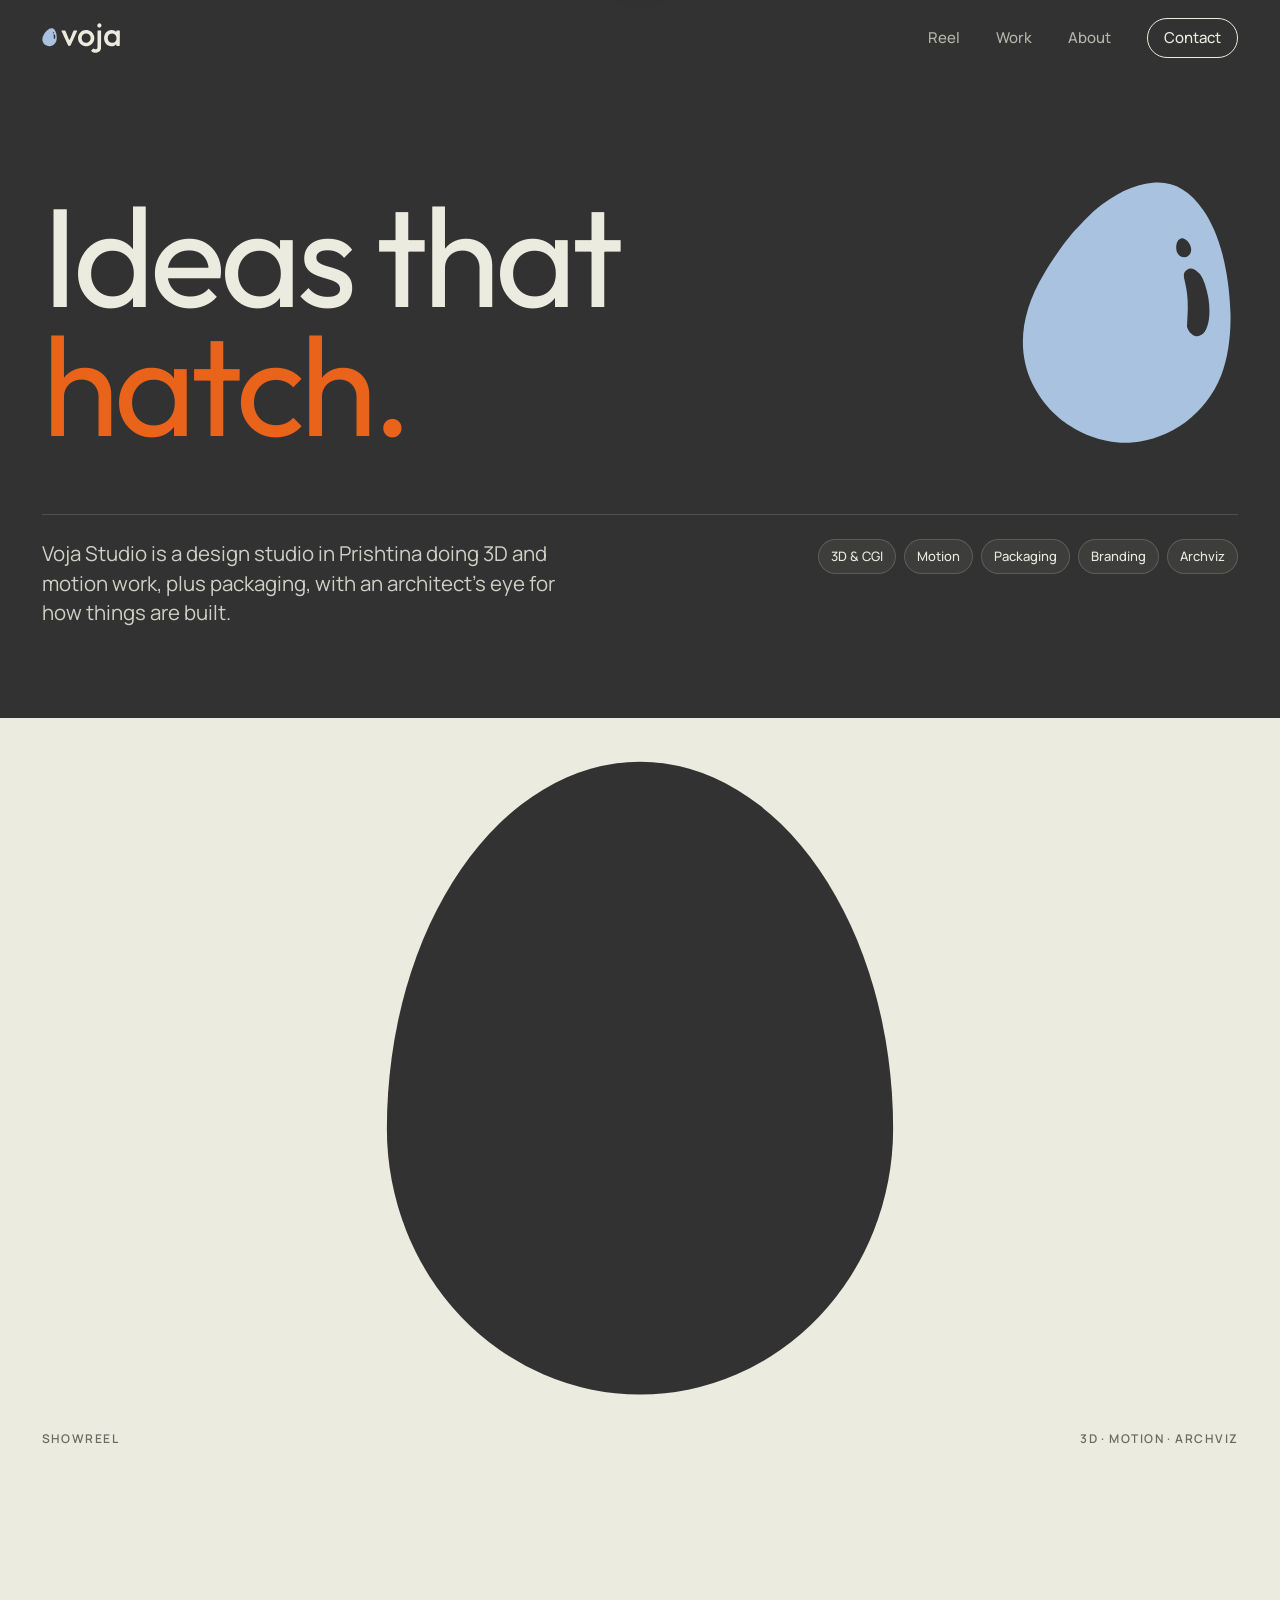
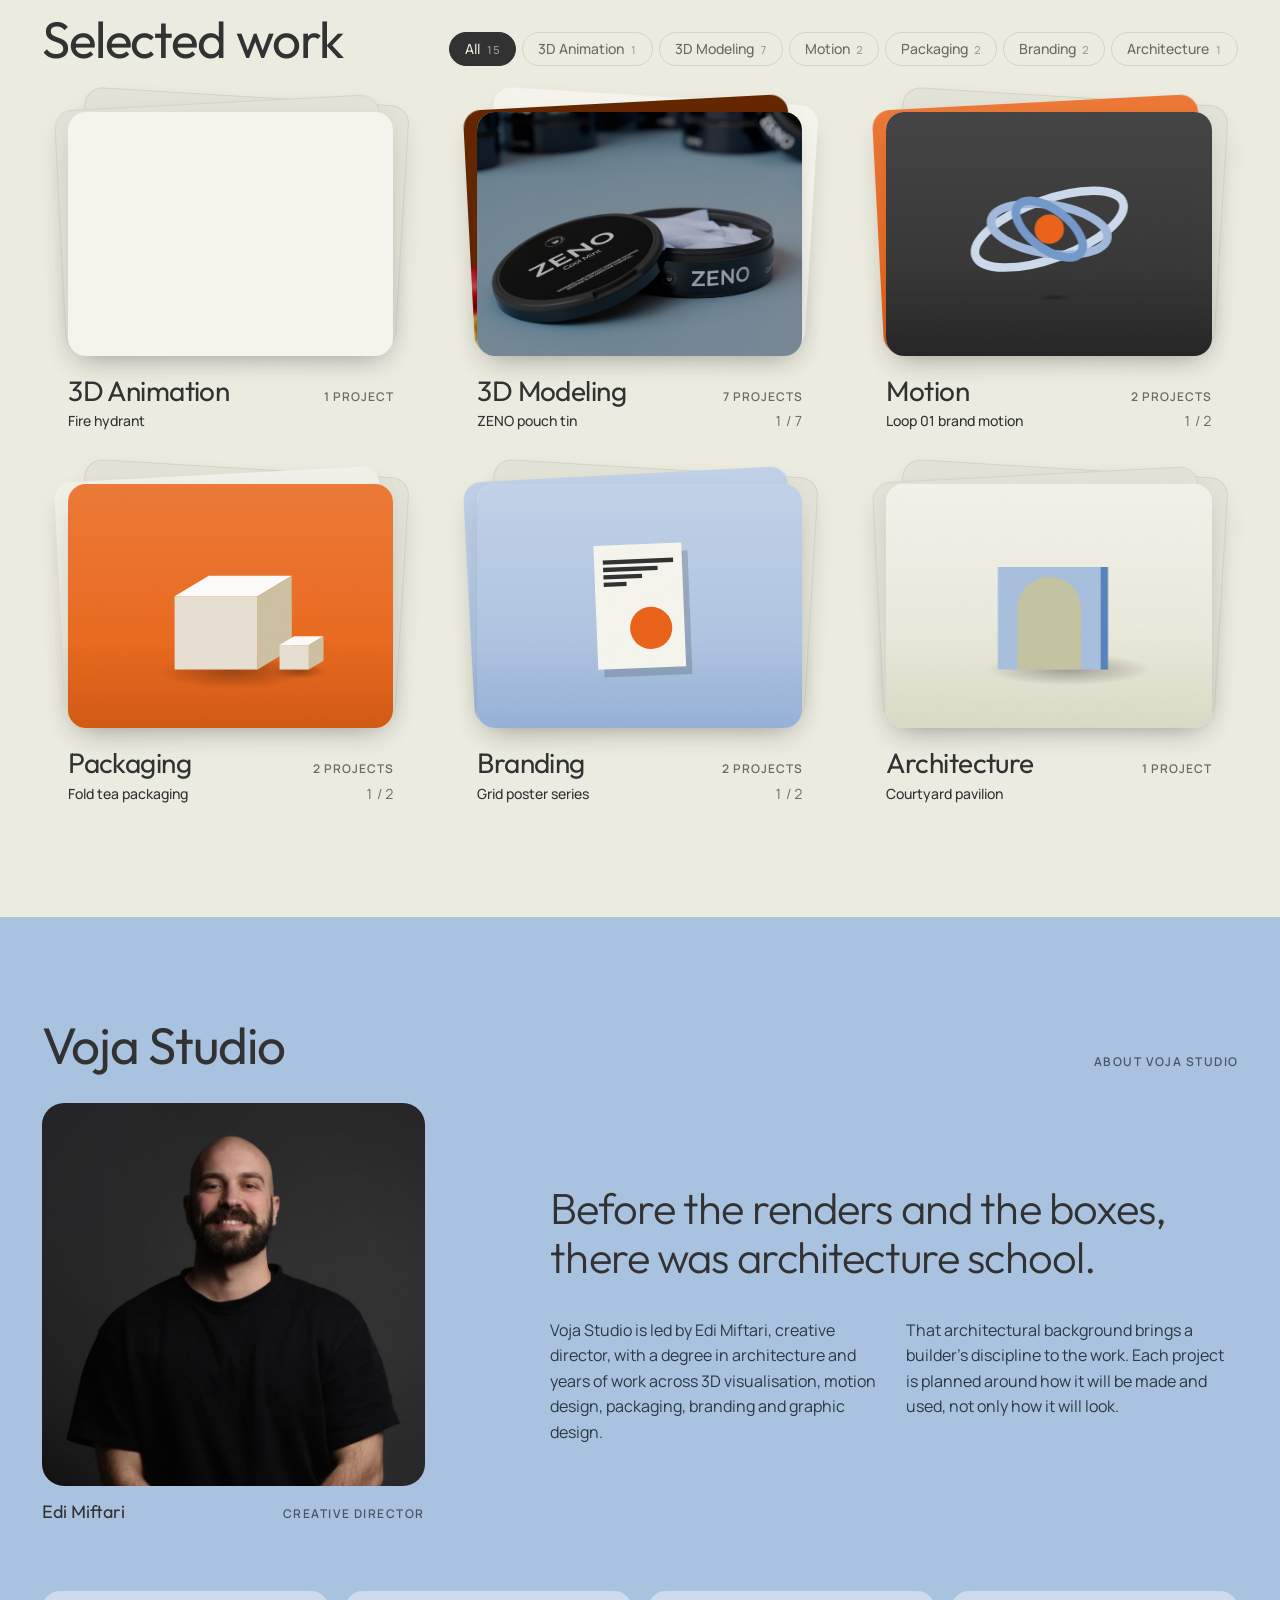
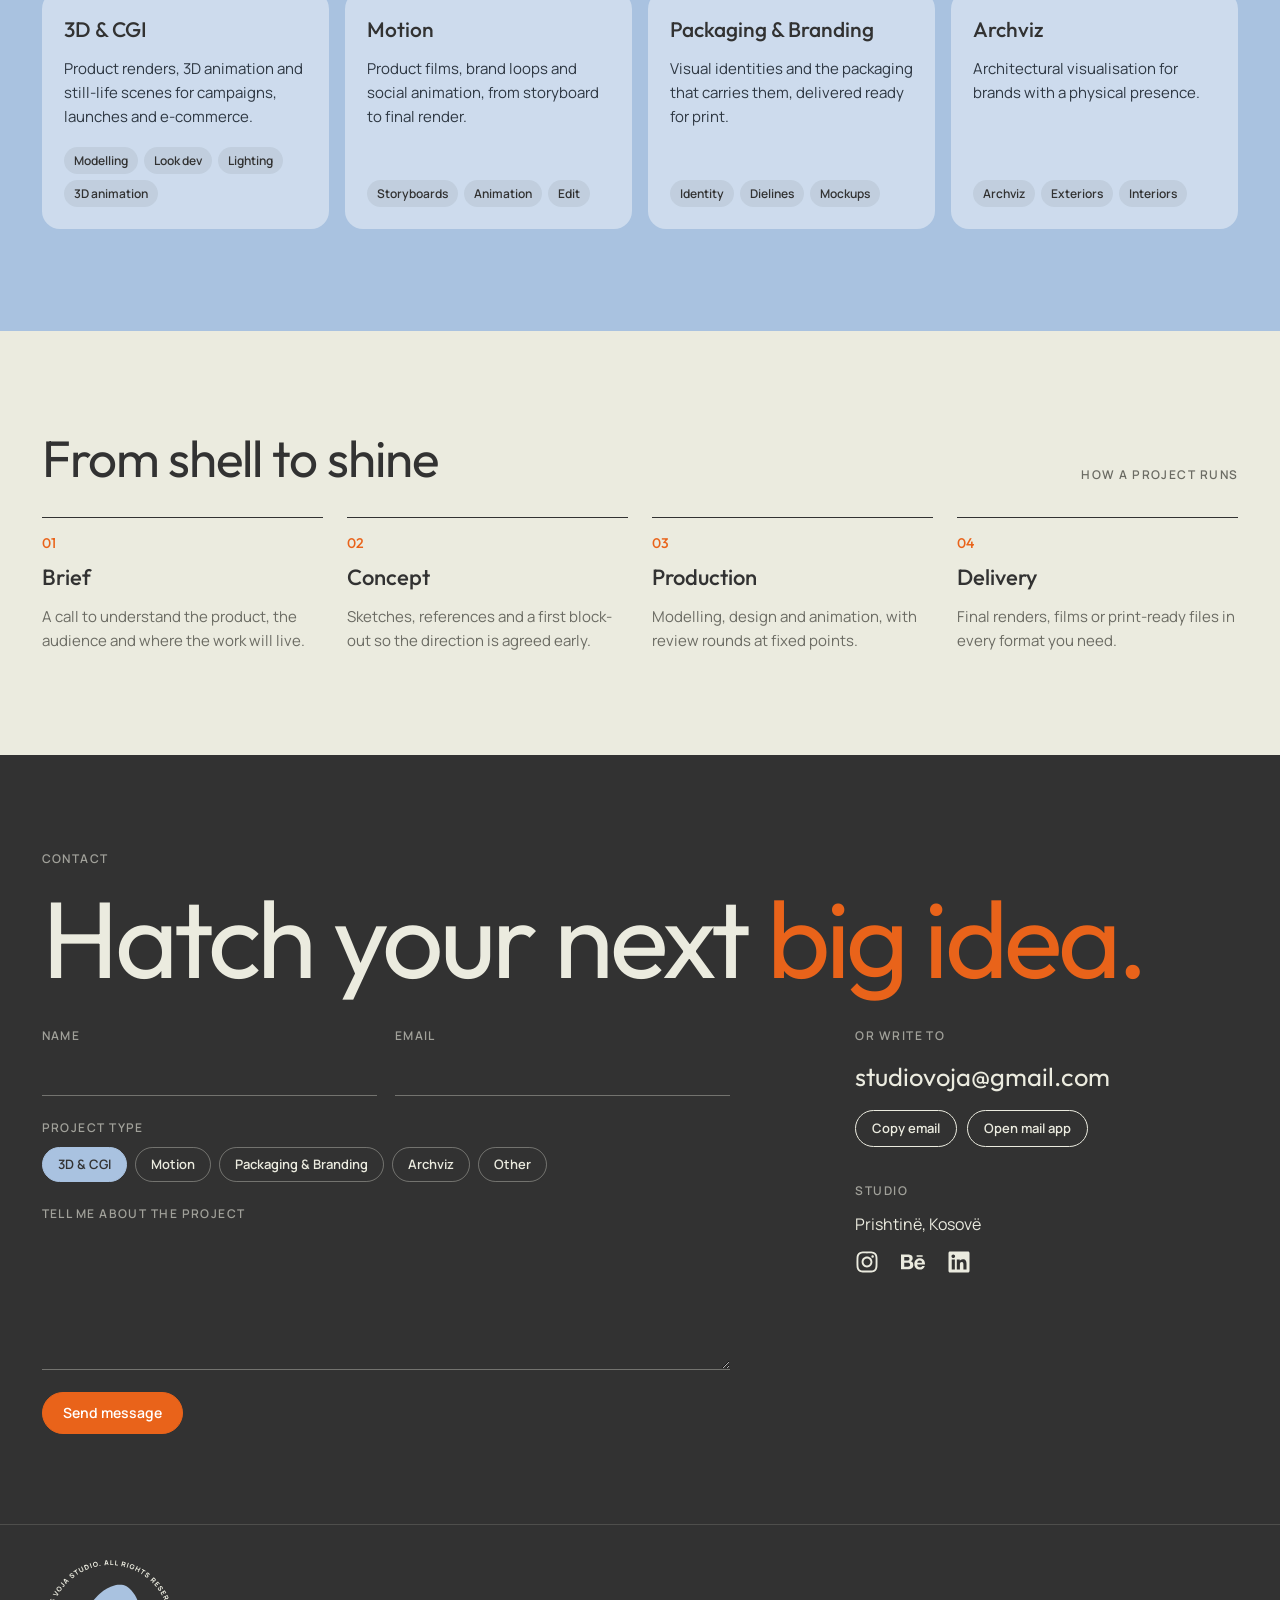
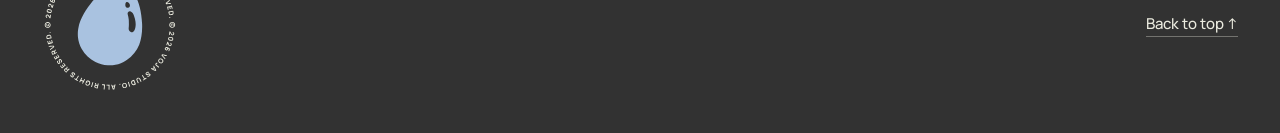
==== index.html @ 9d2d1d86 "Smoother stack swiping; smaller stacks that lift in front on hover/drag Drag follows the pointer per" ====
<!doctype html>
<html lang="en">
<head>
<meta charset="utf-8">
<meta name="viewport" content="width=device-width, initial-scale=1, viewport-fit=cover">
<title>Voja Studio · Design studio in Prishtina</title>
<meta name="description" content="Voja Studio is a design studio in Prishtina doing 3D and motion work, plus packaging, with an architect's eye for how things are built.">
<link rel="canonical" href="https://vojastudio.com/">
<meta name="theme-color" content="#323232">
<link rel="icon" href="assets/favicon.svg?v=3" type="image/svg+xml">
<link rel="icon" href="assets/favicon-32.png?v=2" sizes="32x32" type="image/png">
<link rel="apple-touch-icon" href="assets/apple-touch-icon.png">
<meta property="og:type" content="website">
<meta property="og:site_name" content="Voja Studio">
<meta property="og:title" content="Voja Studio · Ideas that hatch">
<meta property="og:description" content="3D, CGI and motion design studio in Prishtina. Product renders, animation, packaging and archviz.">
<meta property="og:url" content="https://vojastudio.com/">
<meta property="og:image" content="https://vojastudio.com/assets/og-image.jpg?v=3">
<meta property="og:image:type" content="image/jpeg">
<meta property="og:image:alt" content="Voja Studio: Ideas that hatch. A red fire hydrant 3D render beside the voja logo.">
<meta property="og:image:width" content="1200">
<meta property="og:image:height" content="630">
<meta name="twitter:card" content="summary_large_image">
<meta name="twitter:image" content="https://vojastudio.com/assets/og-image.jpg?v=3">
<link rel="preconnect" href="https://fonts.googleapis.com">
<link rel="preconnect" href="https://fonts.gstatic.com" crossorigin>
<link rel="stylesheet" href="https://fonts.googleapis.com/css2?family=Outfit:wght@300;400;500;600&family=Manrope:wght@400;500;600;700&display=swap">
<link rel="stylesheet" href="css/style.css?v=57">
</head>
<body>
<div id="intro" aria-hidden="true">
  <div class="curtain"></div>
  <svg class="goo-defs" aria-hidden="true"><filter id="goo" x="-50%" y="-50%" width="200%" height="200%"><feGaussianBlur in="SourceGraphic" stdDeviation="5" result="b"/><feColorMatrix in="b" values="1 0 0 0 0  0 1 0 0 0  0 0 1 0 0  0 0 0 20 -9" result="g"/><feComposite in="SourceGraphic" in2="g" operator="atop"/></filter></svg>
  <div class="splash"><div class="yolk"></div><i></i><i></i><i></i><i></i><i></i><i></i><i></i><i></i></div>
  <div class="shell-wrap">
    <div class="half whole"><svg viewBox="0 150 470 580"><use href="#egg-shape"/></svg></div>
    <div class="half top"><svg viewBox="0 150 470 580"><use href="#egg-shape"/></svg></div>
    <div class="half bot"><svg viewBox="0 150 470 580"><use href="#egg-shape"/></svg></div>
  </div>
</div>
<div id="ptr" aria-hidden="true">
  <div class="ptr-egg">
    <svg class="ptr-part ptr-whole" viewBox="0 150 470 580"><use href="#egg-shape"/></svg>
    <svg class="ptr-part ptr-top" viewBox="0 150 470 580"><use href="#egg-shape"/></svg>
    <svg class="ptr-part ptr-bot" viewBox="0 150 470 580"><use href="#egg-shape"/></svg>
    <svg class="ptr-part ptr-crack" viewBox="0 150 470 580"><path class="crack-line" d=""/></svg>
  </div>
</div>
<header class="top">
  <div class="wrap">
    <a class="logo" href="/" aria-label="Voja Studio, home">
      <svg viewBox="0 0 2402 922" role="img" aria-hidden="true"><g class="egg"><path class="shell" fill-rule="evenodd" fill="#A9C2E0" d="M214 715C177 712 141 700 110 679C95 669 88 663 75 651C56 632 43 613 31 590C-3 520 5 438 56 354C73 325 96 292 116 268C127 256 153 229 164 219C205 184 247 164 288 160C331 156 366 175 396 219C431 270 451 347 454 440C455 489 448 537 434 572C402 653 327 709 243 715C228 716 229 716 214 715ZM392 485C403 478 409 459 409 434C409 415 406 397 399 376C394 363 392 358 385 352C376 343 367 341 360 347C353 352 353 358 357 373C362 395 364 416 362 446L361 468L363 473C369 486 382 492 392 485ZM363 317C368 313 370 309 370 302C369 288 356 276 348 279C344 280 340 285 339 290C337 296 338 307 341 311C345 319 356 322 363 317Z"/></g><g class="word"><path fill-rule="evenodd" d="M1620 912C1579 907 1547 891 1516 860L1508 851L1543 816L1578 780L1585 787C1600 804 1617 810 1642 810C1656 810 1665 808 1676 802C1686 797 1697 787 1701 778C1707 764 1707 785 1707 493L1707 228L1762 228L1817 228L1817 492C1817 669 1817 760 1816 767C1813 797 1805 821 1790 842C1782 855 1761 876 1749 884C1727 898 1703 908 1677 911C1665 913 1633 913 1620 912ZM1334 714C1254 707 1183 662 1142 593C1123 561 1113 528 1109 490C1107 475 1108 440 1110 426C1119 374 1141 329 1179 291C1230 241 1294 216 1366 218C1386 219 1400 221 1417 225C1500 243 1569 305 1595 386C1604 413 1607 435 1607 466C1607 497 1604 518 1595 546C1569 624 1502 687 1422 707C1394 714 1363 716 1334 714ZM2120 714C2092 712 2065 705 2040 693C1974 660 1926 596 1913 520C1909 499 1908 482 1908 459C1909 416 1917 384 1934 348C1948 322 1962 302 1984 280C2028 238 2085 216 2146 218C2198 220 2239 237 2273 270L2283 280L2283 259L2284 238L2286 235C2291 228 2291 228 2338 228C2380 228 2381 228 2384 230C2387 231 2389 234 2390 236L2392 240L2392 466C2392 693 2392 694 2390 697C2389 699 2387 701 2384 703L2380 705L2336 705L2294 704L2290 702C2284 698 2283 694 2283 673L2283 654L2274 663C2258 678 2244 687 2225 696C2195 710 2156 717 2120 714ZM811 703C807 701 820 728 698 462C622 295 598 241 598 239C598 236 599 234 601 231L605 228L656 228C713 228 712 228 715 234C716 235 743 298 775 373C807 448 834 510 835 512C838 517 847 517 851 512C852 511 879 448 912 373C944 298 971 236 972 234C975 228 974 228 1028 228L1077 228L1081 231C1083 234 1084 236 1084 239C1084 241 1059 298 979 472C887 674 874 702 872 703C869 705 866 705 841 705C818 705 813 705 811 703ZM2178 610C2206 605 2229 594 2249 574C2276 547 2290 511 2290 467C2290 413 2269 368 2231 343C2209 329 2185 322 2156 322C2102 322 2060 347 2037 393C2024 418 2019 445 2021 479C2025 548 2071 602 2135 610C2145 611 2167 611 2178 610ZM1388 606C1430 597 1463 571 1481 534C1500 493 1500 440 1481 400C1465 366 1434 340 1400 330C1371 321 1333 322 1307 332C1269 347 1240 377 1228 415C1223 431 1221 445 1221 466C1221 500 1228 527 1246 552C1265 582 1299 603 1336 608C1348 609 1378 608 1388 606ZM1749 139C1731 135 1715 123 1706 105C1701 96 1700 88 1700 76C1700 56 1705 41 1719 28C1732 15 1745 10 1764 10C1788 10 1805 18 1817 36C1823 44 1826 51 1828 62C1835 98 1813 132 1780 140C1771 141 1758 141 1749 139Z"/></g></svg>
    </a>
    <button class="menu-btn" id="menu-btn" type="button" aria-expanded="false" aria-controls="main-nav" aria-label="Open menu"><i aria-hidden="true"></i></button>
    <nav class="links" id="main-nav" aria-label="Main">
      <a href="#reel">Reel</a>
      <a href="#work">Work</a>
      <a href="#about">About</a>
      <a href="#contact" class="cta">Contact</a>
    </nav>
  </div>
</header>

<main id="top">
  <section class="hero">
   <div class="wrap">
    <div class="hero-grid">
      <h1 class="anim">Ideas that <em>hatch.</em></h1>
      <div class="mark anim d2" aria-hidden="true">
        <div class="watch"><div class="wob"><div class="tap">
        <svg class="egg" viewBox="0 150 470 580"><path id="egg-shape" class="shell" fill="#A9C2E0" fill-rule="evenodd" d="M214 715C177 712 141 700 110 679C95 669 88 663 75 651C56 632 43 613 31 590C-3 520 5 438 56 354C73 325 96 292 116 268C127 256 153 229 164 219C205 184 247 164 288 160C331 156 366 175 396 219C431 270 451 347 454 440C455 489 448 537 434 572C402 653 327 709 243 715C228 716 229 716 214 715ZM392 485C403 478 409 459 409 434C409 415 406 397 399 376C394 363 392 358 385 352C376 343 367 341 360 347C353 352 353 358 357 373C362 395 364 416 362 446L361 468L363 473C369 486 382 492 392 485ZM363 317C368 313 370 309 370 302C369 288 356 276 348 279C344 280 340 285 339 290C337 296 338 307 341 311C345 319 356 322 363 317Z"/></svg>
        <svg class="h-part h-top" viewBox="0 150 470 580"><use href="#egg-shape"/></svg>
        <svg class="h-part h-bot" viewBox="0 150 470 580"><use href="#egg-shape"/></svg>
        <svg class="h-part h-crack" viewBox="0 150 470 580"><path class="crack-line" d=""/></svg>
        </div></div></div>
      </div>
    </div>
    <div class="sub anim d3">
      <p>Voja Studio is a design studio in Prishtina doing 3D and motion work, plus packaging, with an architect's eye for how things are built.</p>
      <div class="disc"><span class="chip">3D &amp; CGI</span><span class="chip">Motion</span><span class="chip">Packaging</span><span class="chip">Branding</span><span class="chip">Archviz</span></div>
    </div>
   </div>
  </section>

  <!-- Showreel: put the YouTube link in data-youtube. For the cleanest look, also export a silent 10-15 s
       loop (.mp4, 1080p, under ~5 MB), save it as reel/loop.mp4 and set data-loop="reel/loop.mp4". -->
  <section class="reel wrap" id="reel" aria-label="Showreel"
    data-youtube="https://www.youtube.com/watch?v=ngYjbsAivRI" data-loop="">
    <div class="reel-win" id="reel-win">
      <div class="reel-media" id="reel-media"></div>
      <button class="reel-play" id="reel-play" type="button" aria-label="Play the showreel with sound"><svg viewBox="0 0 24 24" aria-hidden="true"><path d="M8 5.5v13l11-6.5z"/></svg><span>Play reel</span></button>
    </div>
    <div class="reel-cap"><span class="label">Showreel</span><span class="label">3D · Motion · Archviz</span></div>
  </section>

  <section class="work wrap" id="work">
    <div class="shead">
      <h2>Selected work</h2>
      <div class="filters" role="group" aria-label="Project categories" id="filters"></div>
    </div>
    <div class="stacks" id="stacks"></div>
    <div class="cat-view" id="cat-view" hidden>
      <a class="cat-back" href="#work">← All categories</a>
      <div class="grid" id="grid"></div>
    </div>
  </section>

  <section class="about" id="about">
    <div class="wrap">
      <div class="shead"><h2>Voja Studio</h2><span class="label">About Voja Studio</span></div>
      <div class="cols">
        <figure class="portrait"><img src="assets/edi.jpg?v=1" width="800" height="800" loading="lazy" decoding="async" alt="Edi Miftari, creative director of Voja Studio"><figcaption><span>Edi Miftari</span><span class="label">Creative director</span></figcaption></figure>
        <p class="big">Before the renders and the boxes, there was architecture school.</p>
        <div class="side">
          <p>Voja Studio is led by Edi Miftari, creative director, with a degree in architecture and years of work across 3D visualisation, motion design, packaging, branding and graphic design.</p>
          <p>That architectural background brings a builder's discipline to the work. Each project is planned around how it will be made and used, not only how it will look.</p>
        </div>
      </div>
      <div class="services">
        <div class="svc"><h3>3D &amp; CGI</h3><p>Product renders, 3D animation and still-life scenes for campaigns, launches and e-commerce.</p><ul><li>Modelling</li><li>Look dev</li><li>Lighting</li><li>3D animation</li></ul></div>
        <div class="svc"><h3>Motion</h3><p>Product films, brand loops and social animation, from storyboard to final render.</p><ul><li>Storyboards</li><li>Animation</li><li>Edit</li></ul></div>
        <div class="svc"><h3>Packaging &amp; Branding</h3><p>Visual identities and the packaging that carries them, delivered ready for print.</p><ul><li>Identity</li><li>Dielines</li><li>Mockups</li></ul></div>
        <div class="svc"><h3>Archviz</h3><p>Architectural visualisation for brands with a physical presence.</p><ul><li>Archviz</li><li>Exteriors</li><li>Interiors</li></ul></div>
      </div>
    </div>
  </section>

  <section class="process wrap" aria-labelledby="proc-h">
    <div class="shead"><h2 id="proc-h">From shell to shine</h2><span class="label">How a project runs</span></div>
    <ol class="steps">
      <li><h3>Brief</h3><p>A call to understand the product, the audience and where the work will live.</p></li>
      <li><h3>Concept</h3><p>Sketches, references and a first block-out so the direction is agreed early.</p></li>
      <li><h3>Production</h3><p>Modelling, design and animation, with review rounds at fixed points.</p></li>
      <li><h3>Delivery</h3><p>Final renders, films or print-ready files in every format you need.</p></li>
    </ol>
  </section>

  <section class="contact" id="contact">
    <div class="wrap">
      <span class="label">Contact</span>
      <h2>Hatch your next <em>big idea.</em></h2>
      <div class="row">
        <form class="cform" id="cform" action="https://formsubmit.co/studiovoja@gmail.com" method="POST" novalidate>
          <div class="f2">
            <label><span class="label">Name</span><input name="name" type="text" autocomplete="name" required maxlength="120"></label>
            <label><span class="label">Email</span><input name="email" type="email" autocomplete="email" required maxlength="160"></label>
          </div>
          <fieldset class="ptype"><legend class="label">Project type</legend>
            <label><input type="radio" name="project" value="3D &amp; CGI" checked><span>3D &amp; CGI</span></label>
            <label><input type="radio" name="project" value="Motion"><span>Motion</span></label>
            <label><input type="radio" name="project" value="Packaging &amp; Branding"><span>Packaging &amp; Branding</span></label>
            <label><input type="radio" name="project" value="Archviz"><span>Archviz</span></label>
            <label><input type="radio" name="project" value="Other"><span>Other</span></label>
          </fieldset>
          <label><span class="label">Tell me about the project</span><textarea name="message" rows="5" required maxlength="4000"></textarea></label>
          <input class="hp" type="text" name="_honey" tabindex="-1" autocomplete="off" aria-hidden="true">
          <div class="fend">
            <button class="btn" type="submit">Send message</button>
            <p class="fstatus" id="fstatus" role="status" aria-live="polite"></p>
          </div>
        </form>
        <div class="info">
          <div class="mailbox">
            <span class="label">Or write to</span>
            <p class="mail" id="mail">studiovoja@gmail.com</p>
            <div class="btns">
              <button class="btn ghost" id="copy" type="button">Copy email</button>
              <a class="btn ghost" href="mailto:studiovoja@gmail.com">Open mail app</a>
            </div>
          </div>
          <span class="label">Studio</span>
          <p class="place">Prishtinë, Kosovë</p>
          <div class="socials">
            <!-- social icons: Font Awesome Free 6.5.2, CC BY 4.0, fontawesome.com -->
            <a href="https://www.instagram.com/vojastudio_/" target="_blank" rel="noopener" aria-label="Instagram" title="Instagram"><svg viewBox="0 0 448 512" aria-hidden="true"><path d="M224.1 141c-63.6 0-114.9 51.3-114.9 114.9s51.3 114.9 114.9 114.9S339 319.5 339 255.9 287.7 141 224.1 141zm0 189.6c-41.1 0-74.7-33.5-74.7-74.7s33.5-74.7 74.7-74.7 74.7 33.5 74.7 74.7-33.6 74.7-74.7 74.7zm146.4-194.3c0 14.9-12 26.8-26.8 26.8-14.9 0-26.8-12-26.8-26.8s12-26.8 26.8-26.8 26.8 12 26.8 26.8zm76.1 27.2c-1.7-35.9-9.9-67.7-36.2-93.9-26.2-26.2-58-34.4-93.9-36.2-37-2.1-147.9-2.1-184.9 0-35.8 1.7-67.6 9.9-93.9 36.1s-34.4 58-36.2 93.9c-2.1 37-2.1 147.9 0 184.9 1.7 35.9 9.9 67.7 36.2 93.9s58 34.4 93.9 36.2c37 2.1 147.9 2.1 184.9 0 35.9-1.7 67.7-9.9 93.9-36.2 26.2-26.2 34.4-58 36.2-93.9 2.1-37 2.1-147.8 0-184.8zM398.8 388c-7.8 19.6-22.9 34.7-42.6 42.6-29.5 11.7-99.5 9-132.1 9s-102.7 2.6-132.1-9c-19.6-7.8-34.7-22.9-42.6-42.6-11.7-29.5-9-99.5-9-132.1s-2.6-102.7 9-132.1c7.8-19.6 22.9-34.7 42.6-42.6 29.5-11.7 99.5-9 132.1-9s102.7-2.6 132.1 9c19.6 7.8 34.7 22.9 42.6 42.6 11.7 29.5 9 99.5 9 132.1s2.7 102.7-9 132.1z"/></svg></a>
            <a href="https://www.behance.net/edimiftari" target="_blank" rel="noopener" aria-label="Behance" title="Behance"><svg viewBox="0 0 576 512" aria-hidden="true"><path d="M232 237.2c31.8-15.2 48.4-38.2 48.4-74 0-70.6-52.6-87.8-113.3-87.8H0v354.4h171.8c64.4 0 124.9-30.9 124.9-102.9 0-44.5-21.1-77.4-64.7-89.7zM77.9 135.9H151c28.1 0 53.4 7.9 53.4 40.5 0 30.1-19.7 42.2-47.5 42.2h-79v-82.7zm83.3 233.7H77.9V272h84.9c34.3 0 56 14.3 56 50.6 0 35.8-25.9 47-57.6 47zm358.5-240.7H376V94h143.7v34.9zM576 305.2c0-75.9-44.4-139.2-124.9-139.2-78.2 0-131.3 58.8-131.3 135.8 0 79.9 50.3 134.7 131.3 134.7 61.3 0 101-27.6 120.1-86.3H509c-6.7 21.9-34.3 33.5-55.7 33.5-41.3 0-63-24.2-63-65.3h185.1c.3-4.2.6-8.7.6-13.2zM390.4 274c2.3-33.7 24.7-54.8 58.5-54.8 35.4 0 53.2 20.8 56.2 54.8H390.4z"/></svg></a>
            <a href="https://www.linkedin.com/in/voja-studio/" target="_blank" rel="noopener" aria-label="LinkedIn" title="LinkedIn"><svg viewBox="0 0 448 512" aria-hidden="true"><path d="M416 32H31.9C14.3 32 0 46.5 0 64.3v383.4C0 465.5 14.3 480 31.9 480H416c17.6 0 32-14.5 32-32.3V64.3c0-17.8-14.4-32.3-32-32.3zM135.4 416H69V202.2h66.5V416zm-33.2-243c-21.3 0-38.5-17.3-38.5-38.5S80.9 96 102.2 96c21.2 0 38.5 17.3 38.5 38.5 0 21.3-17.2 38.5-38.5 38.5zm282.1 243h-66.4V312c0-24.8-.5-56.7-34.5-56.7-34.6 0-39.9 27-39.9 54.9V416h-66.4V202.2h63.7v29.2h.9c8.9-16.8 30.6-34.5 62.9-34.5 67.2 0 79.7 44.3 79.7 101.9V416z"/></svg></a>
          </div>
        </div>
      </div>
    </div>
  </section>
</main>

<footer>
  <div class="wrap">
    <svg class="seal" viewBox="0 0 2160 2160" role="img" aria-label="© 2026 Voja Studio. All rights reserved."><path class="ring" fill="#EBEBDF" fill-rule="evenodd" d="M1064 2108C1059 2108 1057 2107 1057 2106C1057 2106 1058 2091 1058 2074L1059 2043L1053 2043C1050 2043 1042 2042 1036 2042L1024 2041L1025 2035C1025 2030 1025 2029 1027 2029C1028 2028 1039 2029 1051 2029L1074 2030L1073 2051C1073 2063 1072 2081 1072 2091L1071 2108L1064 2108ZM1127 2105C1127 2105 1120 2087 1113 2067C1105 2047 1099 2030 1099 2030C1099 2030 1102 2030 1106 2029L1113 2029L1116 2037L1119 2045L1132 2044C1150 2043 1149 2044 1151 2034L1153 2026L1160 2026L1168 2025L1167 2029C1163 2049 1149 2104 1149 2105C1148 2105 1143 2106 1138 2106C1130 2106 1127 2106 1127 2105ZM982 2103C980 2103 980 2102 980 2100C980 2099 981 2085 983 2070C984 2054 986 2040 986 2040C986 2038 985 2037 964 2035L952 2034L952 2031C952 2029 953 2026 953 2024L954 2021L977 2023C990 2025 1001 2026 1001 2026C1001 2026 1000 2043 998 2064C995 2085 994 2102 994 2103C994 2104 987 2104 982 2103ZM1142 2075C1144 2066 1146 2058 1146 2058C1146 2057 1144 2057 1135 2057C1130 2057 1125 2058 1125 2058C1124 2058 1137 2092 1138 2092C1138 2092 1140 2084 1142 2075ZM863 2084C853 2082 844 2079 842 2078C838 2076 834 2072 832 2068C830 2063 830 2053 832 2047C834 2041 840 2033 845 2032C847 2031 849 2030 849 2030C849 2029 847 2022 845 2014C843 2007 842 2000 842 2000C842 1999 851 2001 856 2002C857 2002 858 2007 861 2016C862 2024 864 2030 865 2031C865 2032 876 2034 879 2035C881 2035 881 2033 884 2023C885 2017 886 2011 887 2010C887 2010 889 2010 894 2011C897 2011 900 2012 900 2012C901 2012 885 2083 884 2087C883 2089 884 2089 863 2084ZM1298 2079C1286 2075 1277 2063 1274 2048C1272 2039 1272 2034 1274 2027C1278 2010 1293 2000 1312 2000C1323 2000 1328 2002 1336 2009C1350 2023 1354 2050 1344 2066C1335 2079 1313 2085 1298 2079ZM873 2070C876 2056 878 2050 878 2049C878 2048 860 2044 855 2044C852 2044 848 2047 846 2051C843 2058 845 2064 850 2067C852 2068 868 2072 872 2072C872 2073 873 2072 873 2070ZM1324 2065C1333 2060 1337 2049 1333 2035C1330 2022 1323 2014 1312 2014C1299 2013 1290 2020 1288 2033C1287 2039 1289 2049 1292 2055C1295 2060 1302 2066 1305 2067C1307 2067 1309 2068 1309 2068C1311 2069 1319 2067 1324 2065ZM785 2064C781 2063 779 2062 779 2061C779 2061 784 2044 790 2024C796 2004 801 1988 801 1988C801 1987 814 1991 814 1991C815 1991 810 2008 804 2027C798 2047 793 2064 793 2065C792 2067 793 2067 785 2064ZM1387 2060C1386 2058 1363 1986 1364 1986C1364 1986 1377 1982 1377 1982C1377 1982 1401 2055 1401 2056C1401 2056 1398 2057 1395 2058C1392 2059 1390 2060 1389 2060C1388 2060 1388 2060 1387 2060ZM713 2042C702 2038 694 2031 692 2024C690 2019 688 2011 689 2008L690 2005L697 2006L703 2008L704 2012C705 2018 708 2024 711 2026C714 2028 723 2032 725 2032C734 2032 742 2025 747 2014C750 2008 750 2006 750 1999C750 1992 750 1990 747 1987C742 1979 731 1975 722 1977C719 1978 711 1986 711 1988C711 1988 713 1989 716 1990C719 1991 722 1993 722 1993C722 1996 718 2003 717 2002C717 2002 711 2000 704 1997C698 1995 693 1993 693 1992C693 1991 694 1988 696 1984C706 1965 725 1958 745 1967C765 1977 771 1999 760 2022C756 2030 747 2040 739 2042C731 2045 721 2045 713 2042ZM1442 2034C1439 2033 1435 2031 1434 2030C1423 2022 1415 2005 1415 1991C1415 1984 1418 1974 1422 1970C1427 1964 1431 1962 1449 1955L1463 1949L1477 1984C1485 2003 1492 2020 1492 2020C1492 2023 1459 2036 1451 2036C1449 2035 1445 2035 1442 2034ZM1231 2028C1231 2027 1230 2024 1230 2021L1229 2017L1234 2016C1237 2016 1240 2015 1241 2015C1243 2014 1243 2015 1244 2021C1245 2025 1245 2028 1245 2028C1245 2029 1237 2030 1234 2031C1232 2031 1232 2030 1231 2028ZM1464 2018C1469 2017 1472 2015 1473 2015C1474 2014 1456 1968 1454 1968C1451 1968 1437 1974 1435 1977C1429 1983 1428 1994 1433 2005C1438 2016 1445 2021 1453 2022C1455 2022 1460 2020 1464 2018ZM643 2011C640 2010 637 2008 637 2008C637 2008 640 2001 644 1994C647 1986 651 1979 650 1979C650 1979 620 1964 619 1964C619 1964 615 1970 612 1978C608 1985 604 1992 604 1992C604 1992 601 1990 598 1989L592 1986L609 1951L627 1916L633 1919L639 1922L632 1936C629 1943 626 1950 626 1951C626 1951 655 1967 656 1967C657 1967 660 1960 664 1953C668 1945 671 1939 672 1939C674 1939 684 1944 683 1945C683 1946 676 1961 666 1980L649 2014L643 2011ZM1512 1981C1502 1961 1499 1955 1499 1951C1497 1936 1507 1923 1523 1918C1535 1915 1545 1917 1553 1926C1559 1931 1582 1976 1580 1978C1579 1979 1570 1984 1569 1984C1569 1984 1563 1973 1556 1960C1543 1935 1541 1932 1533 1931C1528 1930 1521 1933 1518 1937C1511 1945 1512 1949 1526 1976C1532 1988 1538 1999 1538 1999C1538 2000 1527 2007 1525 2007C1525 2007 1519 1995 1512 1981ZM539 1954C524 1945 512 1938 512 1937C511 1936 518 1927 519 1927C520 1927 524 1929 530 1933C535 1936 539 1938 540 1938C540 1938 543 1933 547 1927C550 1922 558 1910 563 1900L574 1884L577 1886C579 1887 582 1888 583 1889L586 1891L574 1911C567 1922 559 1934 556 1939L552 1946L562 1953C567 1956 572 1959 572 1959C573 1960 566 1971 566 1971C565 1970 553 1963 539 1954ZM1604 1957L1601 1951L1611 1944L1622 1937L1620 1935C1617 1931 1588 1885 1587 1884C1587 1883 1596 1876 1598 1876C1599 1876 1607 1888 1616 1902C1625 1917 1633 1929 1634 1929C1634 1929 1639 1927 1645 1923C1653 1918 1655 1917 1656 1918C1659 1922 1662 1928 1661 1928C1661 1928 1646 1938 1613 1959L1608 1962L1604 1957ZM476 1911C467 1908 457 1900 453 1893C450 1887 449 1881 451 1875C451 1872 452 1869 452 1869C452 1868 456 1870 459 1871L466 1875L466 1880C465 1885 466 1886 468 1889C475 1900 490 1901 490 1891C490 1888 488 1885 480 1875C469 1861 467 1855 468 1848C470 1842 474 1837 479 1834C490 1828 506 1832 518 1844C524 1851 527 1857 527 1866C527 1872 524 1879 523 1878C522 1878 519 1877 516 1875L511 1872L511 1867C512 1858 506 1848 496 1846C487 1843 481 1850 485 1857C485 1858 490 1864 495 1871C499 1877 504 1884 505 1886C507 1894 503 1904 496 1909C491 1912 482 1913 476 1911ZM1680 1900C1677 1899 1674 1897 1673 1896C1671 1895 1672 1894 1676 1889C1679 1886 1681 1884 1681 1884C1681 1884 1683 1884 1684 1885C1690 1888 1698 1886 1703 1881C1706 1879 1709 1874 1709 1872C1709 1869 1704 1865 1701 1865C1700 1865 1693 1867 1686 1870C1670 1876 1665 1877 1660 1876C1654 1874 1650 1870 1647 1864C1642 1854 1645 1843 1655 1833C1668 1821 1684 1818 1696 1826L1700 1829L1695 1835L1690 1840L1687 1838C1685 1837 1681 1837 1678 1837C1666 1837 1654 1852 1661 1859C1665 1862 1668 1861 1683 1856C1690 1853 1698 1850 1701 1850C1709 1849 1716 1852 1720 1860C1732 1880 1703 1908 1680 1900ZM370 1824C354 1809 351 1805 351 1796C351 1788 354 1782 361 1776C367 1770 373 1768 380 1769L385 1769L390 1754C392 1746 395 1740 395 1740C396 1740 398 1742 401 1745L407 1750L402 1764C397 1780 397 1779 405 1786L410 1790L419 1780L429 1771L434 1776L439 1781L417 1804C405 1816 393 1829 390 1832L384 1838L370 1824ZM391 1809C396 1805 400 1801 400 1800C400 1798 384 1785 381 1784C375 1781 366 1789 366 1797C366 1800 366 1802 374 1809C378 1814 382 1818 382 1818C383 1818 387 1814 391 1809ZM1764 1793L1728 1774L1733 1769L1738 1764L1745 1768L1753 1771L1764 1761L1774 1750L1771 1743L1767 1735L1772 1730L1777 1725L1796 1761L1816 1797L1808 1805L1800 1812L1764 1793ZM1796 1790C1795 1788 1791 1781 1788 1774L1781 1762L1774 1770C1770 1774 1767 1777 1767 1778C1767 1779 1795 1794 1797 1794C1798 1795 1798 1793 1796 1790ZM302 1752L286 1733L290 1729C292 1726 295 1725 295 1725C296 1725 301 1731 308 1738C314 1745 319 1751 320 1751C320 1751 323 1749 326 1746L333 1740L323 1729C318 1723 314 1718 314 1717C314 1717 316 1715 318 1713L323 1709L333 1720C338 1726 342 1731 343 1731C344 1731 347 1728 351 1724L359 1718L347 1704L335 1690L339 1686C342 1683 344 1682 345 1682C346 1682 378 1719 378 1720C378 1720 320 1771 319 1771C318 1771 311 1762 302 1752ZM1828 1738C1803 1717 1801 1715 1800 1707C1798 1699 1805 1687 1814 1683C1818 1681 1820 1680 1826 1681C1830 1681 1834 1681 1834 1682C1834 1682 1833 1685 1832 1688L1829 1695L1824 1695C1818 1695 1815 1698 1815 1703C1815 1708 1816 1709 1843 1732C1853 1740 1861 1747 1861 1748C1861 1748 1859 1750 1857 1753L1852 1759L1828 1738ZM264 1699C259 1697 255 1695 250 1689C240 1679 237 1668 240 1657C241 1654 243 1650 244 1649L246 1646L251 1652L257 1657L255 1660C252 1667 254 1675 260 1680C264 1684 268 1685 271 1684C276 1681 276 1677 271 1663C264 1645 263 1639 267 1632C272 1622 286 1619 297 1624C303 1627 312 1636 316 1643C318 1647 318 1650 318 1657C318 1666 317 1670 312 1675L310 1678L305 1673C300 1668 300 1667 301 1665C305 1659 305 1651 300 1644C297 1639 291 1636 287 1636C284 1636 280 1640 280 1643C280 1644 282 1651 284 1657C292 1679 292 1685 284 1693C279 1698 271 1700 264 1699ZM1879 1688C1866 1684 1854 1674 1849 1663C1847 1658 1846 1656 1846 1649C1846 1642 1846 1640 1850 1633C1855 1624 1863 1616 1871 1613C1876 1611 1878 1610 1885 1611C1892 1611 1895 1612 1901 1615C1911 1620 1920 1628 1924 1636C1927 1642 1927 1644 1927 1652C1927 1660 1927 1662 1924 1668C1915 1686 1896 1695 1879 1688ZM1903 1672C1920 1659 1916 1639 1894 1628C1880 1621 1868 1626 1861 1640C1858 1649 1861 1659 1871 1667C1879 1674 1885 1676 1893 1675C1898 1675 1900 1675 1903 1672ZM200 1612C194 1602 188 1593 187 1590L185 1587L190 1583L196 1580L205 1594C210 1602 214 1609 215 1610C215 1611 230 1603 230 1602C230 1602 226 1596 222 1589C218 1582 215 1576 215 1576C217 1575 226 1570 226 1570C226 1570 230 1576 234 1582C238 1589 241 1595 242 1595C243 1595 258 1585 259 1584C259 1584 254 1577 250 1568C245 1560 241 1553 241 1553C241 1552 252 1546 252 1547C253 1548 278 1589 278 1589C278 1590 263 1599 246 1609C229 1619 214 1628 213 1629C211 1630 210 1629 200 1612ZM1924 1592L1896 1562L1900 1556C1907 1544 1907 1544 1908 1544C1908 1544 1926 1548 1947 1553C1969 1558 1987 1562 1987 1562C1987 1562 1982 1572 1980 1574C1980 1574 1965 1571 1948 1567C1930 1563 1915 1560 1914 1560C1914 1560 1921 1568 1931 1579C1941 1589 1952 1601 1954 1604L1960 1609L1956 1615C1955 1619 1953 1622 1952 1622C1952 1622 1939 1608 1924 1592ZM160 1540C155 1531 151 1521 151 1518C148 1508 154 1498 165 1492C173 1488 183 1488 189 1491L192 1493L197 1488C199 1485 203 1479 206 1475L212 1468L215 1475C217 1478 218 1482 219 1482C219 1483 215 1488 210 1495L201 1506L205 1514L209 1522L221 1516L233 1510L236 1516C237 1519 239 1522 239 1522C239 1523 170 1557 169 1557C168 1557 164 1549 160 1540ZM186 1532L196 1527L192 1518C186 1506 183 1504 178 1504C171 1504 164 1509 164 1515C164 1519 173 1538 174 1538C175 1538 180 1535 186 1532ZM2010 1490L2008 1483L2011 1480C2020 1472 2016 1459 2003 1455C2001 1455 2001 1455 2001 1458C2002 1467 1997 1477 1988 1482C1975 1489 1957 1482 1952 1467C1950 1461 1950 1452 1953 1446C1956 1441 1963 1434 1968 1432C1977 1430 1983 1431 2000 1438C2018 1446 2024 1449 2027 1457C2032 1467 2030 1481 2022 1489C2020 1492 2017 1494 2016 1495L2013 1497L2010 1490ZM129 1476C128 1472 126 1465 126 1465C126 1465 137 1456 152 1445C166 1434 178 1424 178 1424C178 1423 176 1423 173 1423C158 1424 111 1427 111 1427C111 1427 110 1424 108 1420L106 1414L114 1413C118 1413 137 1411 155 1410L188 1408L189 1413C191 1416 192 1420 193 1423L195 1428L165 1452C148 1465 133 1477 132 1477C131 1479 130 1478 129 1476ZM1983 1469C1991 1464 1992 1455 1985 1449C1977 1441 1965 1447 1965 1458C1965 1463 1967 1466 1971 1469C1975 1471 1979 1471 1983 1469ZM2025 1415C2016 1411 2012 1407 2003 1384C2000 1379 1998 1374 1998 1373C1997 1373 1995 1379 1992 1387C1989 1395 1987 1402 1987 1402C1987 1403 1975 1398 1975 1398C1975 1397 1991 1347 1991 1347C1991 1347 1994 1347 1997 1348L2003 1350L2013 1372C2024 1397 2024 1397 2028 1400C2036 1404 2045 1400 2046 1391C2047 1386 2045 1381 2041 1379C2038 1377 2038 1377 2041 1369L2043 1362L2048 1365C2054 1369 2058 1374 2060 1381C2063 1395 2055 1411 2041 1415C2035 1417 2032 1417 2025 1415ZM96 1381C88 1354 84 1338 84 1338C84 1338 87 1337 90 1336L96 1334L101 1351C104 1360 107 1368 107 1368C108 1368 112 1368 116 1366L123 1364L119 1351C117 1343 116 1337 116 1336C116 1335 127 1332 128 1332C128 1333 130 1339 132 1347C134 1354 136 1360 136 1360C136 1361 154 1356 156 1355C156 1355 154 1347 151 1338C149 1329 147 1321 147 1320C147 1319 155 1317 158 1317C159 1317 161 1322 166 1341C170 1354 173 1365 172 1365C172 1365 156 1370 136 1376C116 1381 100 1386 99 1386C98 1387 97 1385 96 1381ZM2038 1329C2016 1324 2010 1320 2006 1310C2001 1300 2003 1286 2011 1278C2020 1268 2027 1267 2050 1272C2069 1276 2075 1279 2079 1286C2085 1294 2086 1302 2083 1313C2080 1321 2076 1326 2069 1329C2062 1333 2055 1333 2038 1329ZM2064 1316C2073 1310 2073 1296 2064 1291C2059 1288 2034 1283 2029 1284C2017 1285 2013 1300 2021 1308C2023 1310 2027 1311 2034 1313C2040 1314 2046 1316 2048 1316C2055 1318 2061 1318 2064 1316ZM75 1299C70 1278 69 1271 70 1265C71 1246 90 1232 115 1234C122 1234 125 1235 130 1237C137 1241 141 1245 144 1252C147 1258 153 1289 152 1290C151 1290 135 1293 115 1297C95 1301 78 1304 77 1304C76 1305 76 1304 75 1299ZM114 1282L137 1278L136 1274C136 1272 135 1267 134 1264C131 1252 124 1248 109 1249C100 1249 93 1252 88 1257C83 1263 82 1267 84 1278C86 1288 86 1288 88 1287C90 1287 101 1285 114 1282ZM2067 1244C2058 1242 2056 1240 2043 1220C2039 1214 2035 1209 2035 1209C2034 1209 2033 1216 2032 1224L2030 1239L2027 1239C2018 1238 2016 1238 2017 1235C2017 1234 2019 1222 2021 1209C2022 1196 2024 1185 2025 1184C2025 1184 2028 1184 2031 1184L2037 1185L2050 1206C2066 1229 2068 1231 2075 1230C2079 1230 2081 1229 2083 1227C2086 1224 2086 1223 2086 1218C2086 1213 2086 1212 2083 1210C2081 1208 2079 1206 2078 1206C2076 1206 2076 1205 2076 1204C2076 1203 2077 1199 2077 1196C2078 1191 2078 1191 2080 1191C2089 1193 2097 1200 2099 1208C2100 1214 2099 1226 2097 1231C2094 1237 2088 1242 2081 1244C2076 1246 2073 1246 2067 1244ZM122 1203C122 1202 122 1199 122 1196L121 1191L128 1190C132 1190 135 1190 135 1190C135 1190 136 1193 136 1197L137 1203L132 1204C124 1205 123 1205 122 1203ZM76 1124C54 1116 41 1095 44 1073C48 1047 72 1029 97 1033C110 1036 124 1045 130 1055C146 1081 132 1116 104 1124C96 1126 83 1126 76 1124ZM2059 1124C2047 1122 2035 1114 2028 1103C2017 1085 2020 1059 2036 1044C2046 1036 2056 1032 2071 1033C2079 1033 2081 1033 2088 1037C2117 1051 2123 1089 2101 1112C2089 1123 2074 1127 2059 1124ZM104 1110C110 1107 117 1100 120 1094C124 1086 124 1074 121 1066C118 1059 111 1052 103 1049C98 1047 96 1046 89 1047C76 1047 67 1053 61 1063C51 1082 61 1105 82 1112C86 1113 99 1112 104 1110ZM2083 1108C2107 1095 2107 1062 2082 1049C2078 1046 2076 1046 2068 1046C2061 1046 2058 1047 2054 1048C2048 1051 2041 1057 2038 1064C2035 1069 2035 1071 2035 1079C2035 1085 2036 1088 2037 1092C2040 1099 2047 1105 2054 1109C2060 1111 2061 1112 2069 1111C2077 1111 2079 1111 2083 1108ZM82 1099C72 1095 68 1089 68 1078C68 1072 68 1070 70 1067C72 1063 80 1058 81 1059C81 1059 82 1061 83 1064L84 1069L81 1071C76 1074 75 1082 81 1086C83 1088 85 1089 90 1089C97 1089 101 1087 102 1083C104 1078 104 1075 100 1072C98 1069 97 1068 98 1064C98 1062 99 1060 99 1059C100 1058 108 1063 110 1067C113 1070 113 1072 113 1079C113 1085 113 1087 110 1090C105 1098 92 1102 82 1099ZM2054 1097C2047 1093 2045 1089 2045 1079C2045 1070 2048 1065 2056 1061C2060 1059 2062 1058 2068 1058C2076 1058 2082 1061 2087 1067C2090 1070 2090 1072 2090 1079C2091 1086 2090 1087 2088 1091C2086 1095 2078 1100 2077 1099C2077 1099 2076 1097 2075 1094L2074 1089L2077 1087C2082 1084 2083 1077 2077 1072C2075 1070 2073 1070 2068 1070C2062 1070 2057 1071 2056 1075C2054 1080 2054 1083 2058 1086C2060 1089 2061 1090 2060 1094C2060 1096 2059 1099 2059 1099C2058 1099 2056 1098 2054 1097ZM125 974C122 973 121 972 108 953C92 930 90 927 83 928C80 928 77 929 75 931C72 934 72 935 72 940C72 945 72 946 75 949C77 950 79 952 80 952C82 953 82 953 82 954C82 955 81 959 81 962C80 967 80 968 78 967C70 965 62 958 60 951C58 945 58 933 61 927C66 918 74 913 84 913C97 913 101 916 115 938C119 944 123 949 124 949C124 948 125 942 126 934C127 926 128 919 128 919C129 919 141 920 141 921C141 921 140 933 138 948C134 974 134 974 132 974C130 974 127 974 125 974ZM2022 962C2022 958 2021 955 2022 955C2022 955 2025 954 2029 954L2035 953L2036 957C2036 959 2037 962 2037 964C2037 967 2036 967 2033 968C2031 968 2028 969 2026 969C2023 969 2023 969 2022 962ZM2035 923C2025 920 2019 915 2015 905C2013 901 2006 870 2007 869C2008 868 2083 853 2083 854C2083 854 2085 861 2087 870C2090 889 2090 896 2086 904C2082 913 2071 921 2059 923C2053 925 2040 925 2035 923ZM2062 907C2065 905 2069 903 2071 901C2076 895 2077 891 2075 880C2074 875 2073 871 2073 871C2073 871 2061 873 2048 875L2022 880L2023 884C2026 899 2029 906 2037 908C2042 910 2056 909 2062 907ZM109 886C91 882 85 879 80 873C74 865 73 856 77 845C79 838 83 832 90 829C98 825 102 825 121 829C138 833 144 835 149 840C158 850 158 869 148 880C139 890 131 891 109 886ZM134 873C143 869 145 859 139 851C136 848 135 847 118 844C104 840 100 840 95 842C86 847 86 863 96 867C100 869 122 874 127 874C130 875 133 874 134 873ZM1993 818C1989 804 1986 793 1987 793C1987 792 2061 772 2061 772C2062 773 2075 820 2075 821C2074 821 2072 822 2068 823L2063 824L2058 807C2055 798 2053 790 2052 790C2051 790 2047 790 2043 792L2036 794L2040 808C2042 815 2044 822 2044 822C2044 823 2032 827 2031 826C2031 825 2029 819 2027 812C2025 804 2023 798 2023 798C2023 797 2005 802 2003 803C2003 803 2005 811 2008 821C2010 830 2012 838 2012 839C2011 839 2003 842 2001 842C2000 842 1998 835 1993 818ZM160 810L155 808L146 786C134 761 134 761 130 759C123 754 113 758 112 767C111 773 113 778 117 780C120 781 120 781 117 789L115 796L110 793C99 786 94 772 101 758C106 745 119 739 132 743C143 747 145 750 156 774C158 780 160 784 161 785C161 785 163 779 166 771C169 763 171 756 171 756C171 756 174 757 177 758C182 759 184 760 183 761C180 774 167 812 166 811C166 811 163 811 160 810ZM1969 745C1968 742 1966 738 1965 735L1963 730L1994 705C2012 692 2026 680 2027 680C2028 680 2030 686 2032 691C2033 693 2029 696 2007 713C1992 725 1980 734 1980 735C1980 735 1981 735 1983 735C1985 735 1999 734 2013 733C2027 732 2040 731 2043 731L2047 731L2050 737C2051 741 2052 744 2051 744C2051 745 2033 746 2011 747L1971 750L1969 745ZM175 727C168 725 143 714 139 711C129 703 126 691 131 678C133 672 138 665 143 663L145 662L148 668L151 675L147 678C138 686 142 699 155 703C157 703 157 703 157 697C157 679 176 668 193 676C203 681 208 690 207 702C206 716 197 726 183 727C180 727 177 727 175 727ZM188 711C193 708 196 698 191 693C187 688 180 686 175 690C167 694 167 703 173 709C177 713 182 714 188 711ZM1944 683C1942 679 1941 676 1941 676C1941 675 1945 670 1949 663L1958 652L1954 644L1951 637L1939 643L1927 649L1924 643C1922 639 1921 636 1921 636C1921 635 1989 602 1990 602C1992 602 2007 635 2009 640C2011 651 2005 660 1994 666C1986 670 1976 670 1970 667L1967 665L1958 676C1953 682 1949 688 1948 689C1947 689 1946 688 1944 683ZM1987 653C1992 651 1995 647 1995 643C1995 639 1986 621 1985 621C1984 621 1979 623 1973 626L1963 631L1967 640C1973 652 1976 655 1981 655C1983 655 1986 654 1987 653ZM232 609C222 607 205 603 193 600L171 595L174 589C176 586 178 583 178 583C178 583 193 586 210 590C228 594 243 598 244 598C245 598 220 570 203 552L198 548L202 542C204 538 205 536 206 536C206 536 219 549 234 565L262 595L258 601C256 605 254 609 253 611C252 612 250 613 250 613C249 613 241 612 232 609ZM1895 591C1888 580 1882 570 1882 569C1882 568 1948 527 1948 528C1949 529 1974 570 1974 571C1974 571 1972 573 1969 575L1963 578L1954 564C1949 556 1945 549 1945 548C1944 547 1930 555 1930 556C1930 556 1933 562 1937 569C1941 576 1945 582 1944 582C1943 583 1933 589 1933 588C1933 588 1930 583 1925 576C1921 569 1918 564 1917 564C1916 564 1901 573 1901 574C1901 574 1905 581 1910 590C1915 598 1919 605 1919 605C1919 605 1908 612 1907 612C1907 612 1901 602 1895 591ZM263 546C251 541 239 532 234 522C231 516 231 514 231 506C231 498 231 496 234 490C241 477 252 469 265 468C281 466 302 479 309 495C312 500 312 503 312 509C312 516 312 518 308 525C299 543 281 552 263 546ZM1861 535C1855 532 1846 523 1842 516C1840 512 1840 510 1840 502C1840 493 1841 489 1846 484L1848 481L1853 487C1858 492 1858 492 1857 494C1851 502 1855 516 1864 521C1870 524 1873 524 1876 521C1879 518 1879 516 1873 499C1866 479 1867 471 1877 464C1887 457 1896 459 1906 468C1917 478 1921 491 1918 502C1917 505 1916 509 1914 510L1912 513L1907 507L1901 502L1903 499C1907 491 1903 480 1894 476C1891 474 1888 474 1886 476C1882 479 1883 484 1887 496C1894 515 1895 520 1891 527C1886 537 1872 541 1861 535ZM286 531C290 529 294 523 297 518C302 506 294 493 278 485C272 483 271 482 265 483C260 483 258 484 255 486C240 498 241 515 258 526C268 533 278 535 286 531ZM326 477C324 476 324 477 328 470L331 464L335 464C341 464 345 460 345 455C345 450 343 449 316 427C306 418 298 411 298 411C298 410 300 408 302 405L307 400L331 420C356 441 358 443 359 451C361 459 354 471 345 475C341 477 331 478 326 477ZM1798 458C1789 448 1782 439 1782 439C1781 438 1839 387 1840 388C1841 388 1874 425 1873 426C1873 426 1865 434 1864 434C1863 434 1858 427 1852 420C1845 413 1840 407 1840 407C1839 407 1836 409 1833 412L1827 418L1836 429C1841 435 1846 440 1846 441C1846 441 1843 443 1841 445L1836 449L1826 439C1821 432 1817 428 1816 428C1816 428 1812 430 1808 434L1801 440L1813 454L1825 468L1820 472C1817 475 1815 477 1815 477C1814 477 1807 468 1798 458ZM362 397L342 361L350 353L358 346L394 365L431 384L425 389L420 394L413 391L405 387L394 397L384 408L388 416L391 423L386 428L381 433L362 397ZM1757 413L1751 408L1756 394C1758 386 1761 380 1761 379C1761 379 1758 376 1754 373L1748 368L1739 378L1730 387L1725 382L1720 377L1746 349C1761 334 1774 321 1774 321C1775 321 1802 347 1804 351C1808 358 1808 367 1804 374C1798 384 1788 390 1778 389L1773 389L1768 404C1766 412 1763 419 1763 419C1762 419 1760 416 1757 413ZM391 380C389 378 361 363 361 364C360 364 364 371 368 380L377 396L384 388C389 383 392 380 391 380ZM1786 373C1789 371 1793 366 1793 361C1793 358 1792 356 1784 349L1776 340L1767 349C1762 353 1759 358 1759 358C1759 360 1774 373 1777 374C1779 375 1781 375 1786 373ZM469 335C467 334 464 333 462 331L459 329L464 324L469 318L472 320C474 321 478 322 481 322C493 322 505 307 498 299C495 296 491 297 476 303C469 305 461 308 458 308C442 310 431 293 439 277C444 267 456 258 467 257C473 256 481 258 486 261L488 263L483 269L478 275L475 273C467 269 455 274 452 283C451 284 451 286 451 287C451 289 455 294 458 294C459 294 466 291 473 288C489 282 494 281 499 283C505 284 509 288 512 294C517 304 514 315 504 325C497 332 489 336 480 336C476 336 472 336 469 335ZM1662 326C1651 324 1637 312 1634 303C1633 300 1633 296 1633 292C1633 286 1635 279 1636 280C1637 280 1640 281 1643 283L1649 286L1648 291C1647 300 1653 310 1663 313C1668 314 1671 313 1674 310C1678 306 1676 303 1661 283C1653 272 1652 266 1656 258C1664 243 1682 242 1698 256C1707 263 1710 273 1709 283C1708 286 1707 289 1707 289C1707 290 1703 288 1700 287L1693 283L1693 278C1694 273 1693 272 1691 269C1684 258 1670 257 1670 267C1670 270 1672 273 1679 283C1693 301 1694 308 1687 318C1682 325 1671 329 1662 326ZM543 256C534 241 526 229 525 229C525 229 520 232 515 235C506 240 504 241 503 240C499 233 497 230 499 229C499 229 512 221 526 212L551 196L555 201L558 207L548 214L537 221L539 223C542 227 571 273 572 274C572 275 563 283 561 283C560 283 552 271 543 256ZM1578 271C1575 269 1573 267 1573 267C1573 266 1593 233 1604 215L1606 212L1596 206C1591 202 1586 199 1586 199C1585 199 1589 193 1591 189C1592 188 1598 191 1619 204C1633 213 1645 220 1646 221C1646 221 1645 224 1643 227L1640 232L1629 226C1621 221 1619 220 1618 221C1617 222 1610 234 1601 248C1592 262 1585 273 1585 274C1584 274 1581 273 1578 271ZM1525 239L1519 236L1526 222C1529 215 1533 208 1533 208C1533 207 1504 192 1502 192C1501 192 1498 198 1494 206C1490 213 1487 220 1486 220C1485 220 1475 215 1475 214C1474 214 1482 198 1492 179L1509 144L1515 147C1518 148 1521 150 1521 150C1522 150 1518 157 1515 165C1511 172 1508 179 1508 179C1508 180 1539 195 1539 195C1539 195 1543 188 1547 181C1550 173 1554 167 1554 167C1554 167 1557 168 1561 170L1567 173L1549 207C1540 227 1532 242 1532 242C1531 242 1528 241 1525 239ZM616 240C611 238 605 234 603 231C600 227 576 182 577 181C578 180 588 175 589 175C589 175 595 185 601 197C608 210 614 221 616 223C623 230 636 228 642 219C644 216 645 214 644 210C644 205 642 201 632 182C626 170 621 159 621 159C621 158 631 152 633 152C633 152 639 163 646 177L659 202L659 210C659 217 659 219 656 223C650 234 639 241 627 241C623 241 619 241 616 240ZM681 174C673 155 666 138 666 138C666 136 678 131 694 125C701 123 704 122 709 123C721 124 732 132 738 146C748 166 744 186 728 195C726 197 717 200 709 203L695 209L681 174ZM1424 195C1412 192 1401 184 1396 174C1387 156 1398 126 1416 117C1434 108 1461 118 1467 135C1468 139 1470 147 1469 150L1468 153L1462 152L1455 150L1454 146C1453 139 1450 133 1444 130C1438 127 1433 126 1427 128C1414 131 1404 154 1409 168C1413 179 1428 185 1438 179C1442 178 1448 172 1448 170C1448 170 1445 169 1442 168C1439 167 1437 166 1437 165C1437 163 1440 155 1441 156C1442 156 1447 158 1454 161C1460 163 1466 166 1466 166C1466 167 1464 170 1462 174C1454 189 1439 198 1424 195ZM713 187C717 186 722 183 724 181C729 175 730 164 725 153C720 142 713 137 705 137C702 137 687 142 685 143C684 144 703 191 704 191C705 191 709 189 713 187ZM770 141C763 121 758 104 758 103C757 102 759 101 764 100C767 99 770 98 771 98C772 99 795 172 794 172C794 172 792 173 789 174C786 175 783 176 782 176C782 176 776 160 770 141ZM1350 169C1347 168 1344 167 1344 167C1343 167 1365 92 1366 92C1367 91 1380 96 1379 97C1379 98 1374 114 1368 134C1362 154 1357 171 1356 170C1356 170 1353 170 1350 169ZM1310 158C1306 157 1302 156 1302 155C1302 155 1300 149 1299 142C1297 134 1295 128 1295 127C1294 126 1283 124 1280 124C1278 124 1278 125 1276 135C1274 141 1273 147 1272 148C1272 149 1270 148 1265 147C1262 147 1259 146 1259 146C1259 144 1275 70 1276 70C1277 69 1313 78 1317 80C1321 82 1325 86 1327 91C1329 95 1329 105 1327 111C1325 118 1319 125 1314 127C1312 127 1311 128 1311 129C1311 129 1312 136 1314 144C1316 152 1317 159 1317 159C1317 159 1314 158 1310 158ZM838 158C825 154 814 141 810 125C809 117 810 104 812 98C817 89 825 82 835 79C859 71 880 84 885 111C890 132 880 150 861 156C855 158 843 159 838 158ZM857 143C868 139 874 128 870 113C868 105 866 101 862 97C858 92 854 90 847 90C839 90 832 94 828 99C826 103 825 105 825 110C824 125 830 139 840 143C844 145 852 145 857 143ZM914 137C913 133 913 130 913 130C914 129 921 128 924 128C926 128 927 129 928 137L929 141L924 142C921 142 918 143 917 143C915 144 915 143 914 137ZM1182 135C1169 133 1158 132 1158 132C1158 132 1159 115 1162 94C1164 73 1166 56 1166 55C1166 54 1178 55 1179 56C1180 56 1178 71 1177 88C1175 105 1173 120 1174 120C1174 120 1182 121 1191 122L1207 124L1206 130C1206 134 1206 137 1205 137C1205 137 1194 136 1182 135ZM992 129C996 110 1010 54 1010 53C1011 53 1016 53 1021 52L1032 52L1046 90C1054 111 1060 128 1060 128C1060 128 1057 129 1053 129L1046 129L1043 121L1040 113L1028 114C1009 115 1010 114 1008 124L1006 132L999 132L991 133L992 129ZM1095 129L1084 128L1085 115C1085 107 1086 90 1086 76L1087 50L1094 50C1099 51 1101 51 1101 52C1101 53 1100 67 1100 84L1099 115L1117 116L1134 117L1133 123L1133 129L1120 129C1112 129 1101 129 1095 129ZM1309 112C1317 106 1316 94 1308 91C1304 89 1287 86 1287 86C1286 86 1282 107 1282 109C1282 110 1298 114 1303 114C1305 114 1307 114 1309 112ZM1034 100C1035 100 1022 67 1021 67C1021 67 1014 98 1014 100C1014 101 1016 102 1024 101C1029 101 1034 100 1034 100Z"/><path fill="#A9C2E0" fill-rule="evenodd" d="M1043 1720C974 1715 911 1697 849 1666C757 1619 681 1548 631 1461C598 1403 578 1341 571 1274C568 1251 568 1197 571 1173C581 1081 612 992 666 899C706 830 758 756 806 698C837 660 886 609 917 582C994 514 1071 471 1149 451C1167 446 1186 442 1201 440C1214 439 1251 439 1264 440C1301 446 1334 458 1365 479C1402 504 1442 549 1475 604C1542 717 1580 871 1590 1066C1595 1187 1579 1305 1544 1393C1504 1491 1434 1577 1346 1636C1328 1648 1315 1656 1295 1666C1239 1695 1183 1711 1122 1718C1104 1720 1060 1721 1043 1720ZM1436 1195C1455 1190 1469 1170 1479 1136C1492 1092 1491 1041 1476 981C1471 961 1458 924 1453 912C1438 882 1411 860 1392 863C1380 865 1366 876 1362 886C1358 898 1359 901 1367 934C1372 953 1376 974 1378 998C1380 1017 1381 1082 1379 1104C1376 1132 1376 1145 1378 1152C1384 1173 1399 1190 1418 1195C1425 1197 1429 1197 1436 1195ZM1377 804C1395 796 1401 776 1393 752C1389 740 1384 733 1376 725C1365 714 1354 711 1342 716C1336 720 1331 726 1327 736C1325 743 1324 746 1324 756C1323 769 1324 777 1328 786C1332 793 1335 798 1341 802C1348 806 1353 808 1363 807C1369 807 1372 806 1377 804Z"/></svg>
    <div class="foot-r">
      <a class="top-link" href="#top">Back to top ↑</a>
    </div>
  </div>
</footer>

<div class="overlay" id="overlay" hidden role="dialog" aria-modal="true" aria-labelledby="p-title">
  <div class="bar"><div class="wrap">
    <a class="logo" href="/" aria-label="Voja Studio, home"><svg viewBox="0 0 2402 922" aria-hidden="true"><g class="egg"><path class="shell" fill-rule="evenodd" d="M214 715C177 712 141 700 110 679C95 669 88 663 75 651C56 632 43 613 31 590C-3 520 5 438 56 354C73 325 96 292 116 268C127 256 153 229 164 219C205 184 247 164 288 160C331 156 366 175 396 219C431 270 451 347 454 440C455 489 448 537 434 572C402 653 327 709 243 715C228 716 229 716 214 715ZM392 485C403 478 409 459 409 434C409 415 406 397 399 376C394 363 392 358 385 352C376 343 367 341 360 347C353 352 353 358 357 373C362 395 364 416 362 446L361 468L363 473C369 486 382 492 392 485ZM363 317C368 313 370 309 370 302C369 288 356 276 348 279C344 280 340 285 339 290C337 296 338 307 341 311C345 319 356 322 363 317Z"/></g><g class="word"><path fill-rule="evenodd" d="M1620 912C1579 907 1547 891 1516 860L1508 851L1543 816L1578 780L1585 787C1600 804 1617 810 1642 810C1656 810 1665 808 1676 802C1686 797 1697 787 1701 778C1707 764 1707 785 1707 493L1707 228L1762 228L1817 228L1817 492C1817 669 1817 760 1816 767C1813 797 1805 821 1790 842C1782 855 1761 876 1749 884C1727 898 1703 908 1677 911C1665 913 1633 913 1620 912ZM1334 714C1254 707 1183 662 1142 593C1123 561 1113 528 1109 490C1107 475 1108 440 1110 426C1119 374 1141 329 1179 291C1230 241 1294 216 1366 218C1386 219 1400 221 1417 225C1500 243 1569 305 1595 386C1604 413 1607 435 1607 466C1607 497 1604 518 1595 546C1569 624 1502 687 1422 707C1394 714 1363 716 1334 714ZM2120 714C2092 712 2065 705 2040 693C1974 660 1926 596 1913 520C1909 499 1908 482 1908 459C1909 416 1917 384 1934 348C1948 322 1962 302 1984 280C2028 238 2085 216 2146 218C2198 220 2239 237 2273 270L2283 280L2283 259L2284 238L2286 235C2291 228 2291 228 2338 228C2380 228 2381 228 2384 230C2387 231 2389 234 2390 236L2392 240L2392 466C2392 693 2392 694 2390 697C2389 699 2387 701 2384 703L2380 705L2336 705L2294 704L2290 702C2284 698 2283 694 2283 673L2283 654L2274 663C2258 678 2244 687 2225 696C2195 710 2156 717 2120 714ZM811 703C807 701 820 728 698 462C622 295 598 241 598 239C598 236 599 234 601 231L605 228L656 228C713 228 712 228 715 234C716 235 743 298 775 373C807 448 834 510 835 512C838 517 847 517 851 512C852 511 879 448 912 373C944 298 971 236 972 234C975 228 974 228 1028 228L1077 228L1081 231C1083 234 1084 236 1084 239C1084 241 1059 298 979 472C887 674 874 702 872 703C869 705 866 705 841 705C818 705 813 705 811 703ZM2178 610C2206 605 2229 594 2249 574C2276 547 2290 511 2290 467C2290 413 2269 368 2231 343C2209 329 2185 322 2156 322C2102 322 2060 347 2037 393C2024 418 2019 445 2021 479C2025 548 2071 602 2135 610C2145 611 2167 611 2178 610ZM1388 606C1430 597 1463 571 1481 534C1500 493 1500 440 1481 400C1465 366 1434 340 1400 330C1371 321 1333 322 1307 332C1269 347 1240 377 1228 415C1223 431 1221 445 1221 466C1221 500 1228 527 1246 552C1265 582 1299 603 1336 608C1348 609 1378 608 1388 606ZM1749 139C1731 135 1715 123 1706 105C1701 96 1700 88 1700 76C1700 56 1705 41 1719 28C1732 15 1745 10 1764 10C1788 10 1805 18 1817 36C1823 44 1826 51 1828 62C1835 98 1813 132 1780 140C1771 141 1758 141 1749 139Z"/></g></svg></a>
    <button class="x" id="close" type="button">Close ✕</button>
  </div></div>
  <div class="wrap">
    <div class="p-head"><span class="label" id="p-cat"></span><h2 id="p-title"></h2><p class="desc" id="p-desc"></p></div>
    <div class="specs" id="p-specs"></div>
    <div class="gallery" id="p-gallery"></div>
    <nav class="p-nav" id="p-nav" aria-label="More projects"></nav>
  </div>
</div>

<svg class="goo-defs" aria-hidden="true" style="position:absolute;width:0;height:0"><filter id="goo2" x="-50%" y="-50%" width="200%" height="200%"><feGaussianBlur in="SourceGraphic" stdDeviation="5" result="b"/><feColorMatrix in="b" values="1 0 0 0 0  0 1 0 0 0  0 0 1 0 0  0 0 0 20 -9" result="g"/><feComposite in="SourceGraphic" in2="g" operator="atop"/></filter></svg>
<div class="reel-ov" id="reel-ov" hidden role="dialog" aria-modal="true" aria-label="Voja Studio showreel">
  <button class="x" id="reel-close" type="button">Close ✕</button>
  <div class="reel-frame" id="reel-frame"></div>
</div>
<script src="js/projects.js?v=50"></script>
<script src="js/main.js?v=58"></script>
<!-- visitor stats: GoatCounter, cookie-free. Dashboard: https://vojastudio.goatcounter.com -->
<script data-goatcounter="https://vojastudio.goatcounter.com/count" async src="//gc.zgo.at/count.js"></script>
</body>
</html>
---- css/style.css ----
/* Layout: parchment page, 12-column grid, work shown as large soft-cornered plates; the egg mark is the only flourish. */
:root{
  --parchment:#EBEBDF; --sheet:#F4F4EC; --ink:#323232; --muted:#6B6B63; --rule:#D3D3C6;
  --azure:#A9C2E0; --ginger:#E9631A; --on-accent:#FFFFFF;
  color-scheme:light;
  --display:"Outfit", "Helvetica Neue", Arial, sans-serif;
  --body:"Manrope", "Helvetica Neue", Arial, sans-serif;
  --gut:max(16px, env(safe-area-inset-left, 0px));
  --gutR:max(16px, env(safe-area-inset-right, 0px));
}

*{box-sizing:border-box}
:root{padding-top:env(safe-area-inset-top,0px); padding-bottom:env(safe-area-inset-bottom,0px)}
img{max-width:100%}
[hidden]{display:none!important}
html{scroll-behavior:smooth}
body{margin:0; background:var(--parchment); color:var(--ink); font-family:var(--body); font-size:16px; line-height:1.6; -webkit-font-smoothing:antialiased}
a{color:inherit}
:focus-visible{outline:2px solid var(--ginger); outline-offset:3px; border-radius:4px}
.wrap{max-width:1360px; margin:0 auto; padding-left:calc(var(--gut) + 2vw); padding-right:calc(var(--gutR) + 2vw)}
.label{font-family:var(--body); font-weight:600; font-size:12px; letter-spacing:.12em; text-transform:uppercase; color:var(--muted)}
.egg .shell{fill:var(--azure)}
.word path{fill:var(--ink)}

/* header */
body::before{content:""; position:fixed; inset:0 0 auto; height:env(safe-area-inset-top,0px); z-index:10; background:var(--parchment)}
header.top{position:sticky; top:env(safe-area-inset-top,0px); z-index:9; background:color-mix(in srgb, var(--parchment) 90%, transparent); backdrop-filter:blur(12px)}
header.top .wrap{display:flex; align-items:center; justify-content:space-between; gap:24px; padding-block:18px}
.logo{display:block; height:30px; text-decoration:none}
.logo svg{height:100%; width:auto; display:block}
nav.links{display:flex; gap:clamp(16px,3vw,36px); align-items:center}
nav.links a{text-decoration:none; font-size:15px; font-weight:500; color:var(--muted); transition:color .2s}
nav.links a:hover{color:var(--ink)}
nav.links a.cta{color:var(--ink); border:1.5px solid var(--ink); border-radius:999px; padding:7px 16px}
nav.links a.cta:hover{background:var(--ink); color:var(--parchment)}
/* phone menu: just the three-line icon (44px tap area), turning into an X when open */
.menu-btn{display:none; align-items:center; justify-content:center; width:44px; height:44px; margin-right:-10px; padding:0;
  color:var(--ink); background:none; border:0; cursor:pointer; -webkit-tap-highlight-color:transparent}
.menu-btn i{position:relative; width:24px; height:16px; display:block;
  background:linear-gradient(currentColor,currentColor) center/100% 2px no-repeat; transition:background-size .2s}
.menu-btn i::before,.menu-btn i::after{content:""; position:absolute; left:0; right:0; height:2px; background:currentColor; border-radius:2px; transition:transform .25s, top .25s}
.menu-btn i::before{top:0}.menu-btn i::after{top:14px}
header.top.open .menu-btn i{background-size:0 2px}
header.top.open .menu-btn i::before{top:7px; transform:rotate(45deg)}
header.top.open .menu-btn i::after{top:7px; transform:rotate(-45deg)}
@keyframes drop{from{opacity:.0001; transform:translateY(-6px)}to{opacity:1; transform:none}}

/* hero */
.hero{padding-block:clamp(48px,8vw,112px) clamp(48px,7vw,96px)}
.hero-grid{display:grid; grid-template-columns:repeat(12,1fr); gap:24px; align-items:end}
.hero h1{grid-column:1 / span 9; font-family:var(--display); font-weight:400; font-size:clamp(56px,11vw,168px); line-height:.92; letter-spacing:-.035em; margin:0; text-wrap:balance}
.hero h1 em{font-style:normal; color:var(--ginger)}
.hero .mark{grid-column:10 / span 3; justify-self:end; width:min(100%, 220px)}
.hero .mark svg{width:100%; height:auto; display:block}
.hero .mark .wob{position:relative; transform-origin:50% 92%; animation:rock 3.2s ease-in-out 1.6s infinite, knock 5s ease-out 2.6s infinite}
@keyframes rock{0%,37.5%,100%{transform:rotate(0)}7.5%{transform:rotate(-7deg)}15%{transform:rotate(5deg)}22.5%{transform:rotate(-3deg)}30%{transform:rotate(1deg)}}
/* every 5 s something knocks twice from inside: a quick bulge, a little hop, settle. Its own 5 s beat against the
   3.2 s wobble, so the two drift: sometimes the knock lands mid-wobble, sometimes in the still gap */
@keyframes knock{0%,7.8%,9%,15.6%,100%{scale:1; translate:0 0}
  1.8%{scale:1.045 .965; translate:0 0} 3.6%{scale:.975 1.04; translate:0 -4px} 5.4%{scale:1.01 .995; translate:0 0}
  10.2%{scale:1.03 .975; translate:0 0} 12%{scale:.985 1.025; translate:0 -2px} 13.8%{scale:1.005 1; translate:0 0}}
.hero .sub{display:grid; grid-template-columns:repeat(12,1fr); gap:24px; margin-top:clamp(32px,5vw,64px); padding-top:24px; border-top:1px solid var(--rule)}
.hero .sub p{grid-column:1 / span 6; margin:0; font-size:clamp(17px,1.6vw,21px); line-height:1.45; max-width:44ch}
.hero .sub .disc{grid-column:8 / span 5; display:flex; flex-wrap:wrap; gap:8px; align-content:start; justify-content:flex-end}
.chip{font-size:13px; font-weight:500; padding:6px 12px; border-radius:999px; background:var(--sheet); border:1px solid var(--rule)}
.anim{animation:rise .9s cubic-bezier(.2,.7,.1,1) both}
.anim{animation-delay:.7s}.anim.d2{animation-delay:.78s}.anim.d3{animation-delay:.86s}
@keyframes rise{from{transform:translateY(16px); opacity:.0001}to{transform:none; opacity:1}}

/* section heads */
section{scroll-margin-top:80px}
.shead{display:flex; justify-content:space-between; align-items:end; flex-wrap:wrap; gap:16px; margin-bottom:32px}
.shead h2{font-family:var(--display); font-weight:400; font-size:clamp(32px,4vw,52px); line-height:1; margin:0; letter-spacing:-.02em}

/* filters */
.filters{display:flex; flex-wrap:wrap; gap:6px}
.filters button{font:500 14px/1 var(--body); color:var(--muted); background:transparent; border:1.5px solid var(--rule); border-radius:999px; padding:9px 15px; cursor:pointer; transition:.2s}
.filters button:hover{color:var(--ink); border-color:var(--muted)}
.filters button[aria-pressed="true"]{background:var(--ink); color:var(--parchment); border-color:var(--ink)}
.filters button span{font-size:11px; margin-left:6px; opacity:.6; font-variant-numeric:tabular-nums}

/* grid */
.work{padding-block:16px 112px}
.grid{display:grid; grid-template-columns:repeat(12,1fr); gap:clamp(20px,2.4vw,36px) clamp(14px,1.8vw,24px)}
.card{grid-column:span 4; text-decoration:none; display:flex; flex-direction:column; gap:14px; min-width:0}
.card.w6{grid-column:span 6}.card.w8{grid-column:span 8}.card.w4{grid-column:span 4}.card.w3{grid-column:span 3}
.card.w3.row-start{grid-column:1 / span 3}.card.w4.row-start{grid-column:1 / span 4}
.grid{align-items:start}
.cat-head{grid-column:1 / -1; display:flex; justify-content:space-between; align-items:baseline; gap:16px; border-top:1px solid var(--rule); padding-top:18px; margin-top:clamp(16px,3vw,40px)}
.cat-head:first-child{margin-top:0}
.cat-head h3{font:400 clamp(24px,2.6vw,34px)/1.1 var(--display); letter-spacing:-.02em; margin:0}
.cat-head[hidden]{display:none}
.card .plate{aspect-ratio:4/3; max-width:100%; border-radius:18px; overflow:hidden; position:relative; background:var(--sheet)}
.card.w8 .plate, .card.w6 .plate{aspect-ratio:16/10}
.grid.filtered .card{grid-column:span 4}.grid.filtered .card .plate{aspect-ratio:4/3}
.card canvas{width:100%; height:100%; display:block; transition:transform .9s cubic-bezier(.2,.7,.1,1)}
.card:hover canvas{transform:scale(1.04)}
.card .cap{display:flex; justify-content:space-between; gap:12px; align-items:baseline}
.card h3{font:500 18px/1.25 var(--display); margin:0; letter-spacing:-.005em}
.card .cap .label{white-space:nowrap; letter-spacing:.08em}
.card .view{position:absolute; right:14px; bottom:14px; font-size:13px; font-weight:600; background:var(--parchment); color:var(--ink); border-radius:999px; padding:7px 13px; opacity:0; transform:translateY(6px); transition:.3s}
.card:hover .view, .card:focus-visible .view{opacity:1; transform:none}

/* ---------- work stacks: one pile of covers per category; hover fans the pile open ---------- */
main{overflow-x:clip}   /* tilted and thrown stack cards never cause sideways scrolling (clipped at the screen edge, not the section) */
.stacks{display:grid; grid-template-columns:repeat(3,minmax(0,1fr)); gap:clamp(36px,4vw,56px) clamp(20px,2.4vw,36px); padding-top:14px}
.stacks[hidden]{display:none}
.stack{text-decoration:none; color:inherit; display:flex; flex-direction:column; gap:20px; min-width:0; padding-inline:7%}   /* a little smaller than the column */
.stack .pile{position:relative; z-index:1; aspect-ratio:4/3; touch-action:pan-y; user-select:none; -webkit-user-select:none; cursor:grab; transition:transform .45s cubic-bezier(.2,.7,.1,1)}
/* hovered or being swiped: the pile grows and comes in front of the other categories, so thrown cards fly over them */
.stack:hover .pile, .stack.lift .pile{transform:scale(1.1); z-index:10}
.stack .pile:active{cursor:grabbing}
.stack .sheet{position:absolute; inset:0; border-radius:18px; overflow:hidden; background:var(--sheet);
  box-shadow:0 12px 30px -12px rgba(50,50,50,.28); transition:transform .55s cubic-bezier(.2,.7,.1,1), opacity .4s}
.stack .sheet img, .stack .sheet video{-webkit-user-drag:none; pointer-events:none}
.stack .s1, .stack .s2{will-change:transform}
.stack .sheet.drag{transition:none}                                   /* follows the finger exactly */
.stack .sheet.fly{z-index:5; opacity:1; transition:transform .34s cubic-bezier(.25,.6,.35,1)}  /* thrown off the pile, stays on top until it's gone */
/* the stacks keep their motion even when the computer asks for reduced motion (like the egg and the seal) */
@media (prefers-reduced-motion:reduce){
  .stack .sheet{transition:transform .55s cubic-bezier(.2,.7,.1,1), opacity .4s!important}
  .stack .sheet.drag{transition:none!important}
  .stack .sheet.fly{transition:transform .34s cubic-bezier(.25,.6,.35,1)!important}
  .stack .view{transition:.3s!important}
  .stack .pile{transition:transform .45s cubic-bezier(.2,.7,.1,1)!important}
}
.stack .sheet img, .stack .sheet video, .stack .sheet canvas{width:100%; height:100%; object-fit:cover; display:block}
.stack .sheet.blank{background:#E2E2D6; border:1px solid var(--rule)}
.stack .s1{z-index:3}
.stack .s2{z-index:2; transform:translate(-2.5%,-4%) rotate(-3deg)}
.stack .s3{z-index:1; transform:translate(3%,-6.5%) rotate(3.5deg)}
.stack .s4{z-index:0; opacity:0; transform:translate(3%,-6.5%) rotate(3.5deg)}   /* further down the pile, out of sight */
.stack:hover .s1, .stack:focus-visible .s1{transform:translateY(-6px) rotate(-1deg)}
.stack:hover .s2, .stack:focus-visible .s2{transform:translate(-9%,-6%) rotate(-7deg)}
.stack:hover .s3, .stack:focus-visible .s3{transform:translate(9%,-9%) rotate(7deg)}
.stack .view{position:absolute; z-index:4; right:14px; bottom:14px; font-size:13px; font-weight:600; background:var(--parchment); color:var(--ink);
  border-radius:999px; padding:7px 13px; opacity:0; transform:translateY(6px); transition:.3s}
.stack:hover .view, .stack:focus-visible .view{opacity:1; transform:none}
.stack .cap{display:flex; justify-content:space-between; gap:12px; align-items:baseline}
.stack h3{font:400 clamp(22px,2.2vw,28px)/1.1 var(--display); letter-spacing:-.02em; margin:0}
.stack .cap .label{white-space:nowrap; letter-spacing:.08em}
.stack .cap{flex-wrap:wrap; row-gap:4px}
.stack .now{flex-basis:100%; margin:0; display:flex; justify-content:space-between; gap:12px; font-size:14px; color:var(--muted)}
.stack .now b{font-weight:500; color:var(--ink); white-space:nowrap; overflow:hidden; text-overflow:ellipsis}
.stack .now span{font-variant-numeric:tabular-nums; white-space:nowrap}
.cat-back{display:inline-block; margin-bottom:22px; font:600 14px/1 var(--body); color:var(--ink); text-decoration:none;
  border:1.5px solid var(--ink); border-radius:999px; padding:10px 16px; transition:background .2s, color .2s}
.cat-back:hover{background:var(--ink); color:var(--parchment)}
@media (max-width:900px){ .stacks{grid-template-columns:repeat(2,minmax(0,1fr))} }
@media (max-width:600px){ .stacks{grid-template-columns:minmax(0,1fr); gap:44px} }

/* about */
.about{padding-block:clamp(64px,8vw,112px); background:var(--azure); color:#323232}
.about .label{color:#4A5566}
.about .shead h2{color:#323232}
.about .cols{display:grid; grid-template-columns:repeat(12,1fr); gap:24px}
.about .big{grid-column:1 / span 7; font-family:var(--display); font-weight:300; font-size:clamp(28px,3.4vw,46px); line-height:1.12; letter-spacing:-.02em; margin:0; text-wrap:balance}
.about .side{grid-column:9 / span 4; display:flex; flex-direction:column; gap:16px; min-width:0}
.about .side p{margin:0; max-width:52ch; color:#2E3742}
.services{display:grid; grid-template-columns:repeat(4,1fr); gap:16px; margin-top:64px}
.svc{background:rgba(255,255,255,.42); border-radius:18px; padding:22px; display:flex; flex-direction:column; gap:10px; min-width:0}
.svc h3{font-family:var(--display); font-weight:500; font-size:21px; margin:0}
.svc p{margin:0; color:#2E3742; font-size:15px}
.svc ul{list-style:none; padding:0; margin:auto 0 0; padding-top:8px; display:flex; flex-wrap:wrap; gap:6px}
.svc li{font-size:12px; font-weight:600; padding:4px 10px; border-radius:999px; background:rgba(50,50,50,.08)}

/* process */
.process{padding-block:clamp(64px,8vw,112px)}
.steps{display:grid; grid-template-columns:repeat(4,1fr); gap:24px; list-style:none; padding:0; margin:0; counter-reset:s}
.steps li{display:flex; flex-direction:column; gap:10px; border-top:1.5px solid var(--ink); padding-top:18px; min-width:0}
.steps li::before{counter-increment:s; content:"0" counter(s); font:500 14px/1 var(--display); color:var(--ginger)}
.steps h3{font-family:var(--display); font-weight:500; font-size:22px; margin:0}
.steps p{margin:0; color:var(--muted); font-size:15px; max-width:34ch}

/* contact */
.contact{padding-block:clamp(56px,7vw,96px); background:var(--ink); color:var(--parchment)}
.contact .label{color:color-mix(in srgb, var(--parchment) 60%, transparent)}
.contact h2{font-family:var(--display); font-weight:400; font-size:clamp(44px,8.5vw,128px); line-height:.95; letter-spacing:-.035em; margin:16px 0 36px; text-wrap:balance}
.contact h2 em{font-style:normal; color:var(--ginger)}
.contact .row{display:grid; grid-template-columns:repeat(12,1fr); gap:24px; align-items:end}
.contact .mailbox{grid-column:1 / span 7; display:flex; flex-direction:column; gap:14px; min-width:0}
.contact .mail{font-family:var(--display); font-size:clamp(22px,3vw,38px); margin:0; word-break:break-word; user-select:all}
.contact .btns{display:flex; gap:10px; flex-wrap:wrap}
.btn{font:600 14px/1 var(--body); border:1.5px solid var(--ginger); background:var(--ginger); color:var(--on-accent); border-radius:999px; padding:13px 20px; cursor:pointer; text-decoration:none}
.btn.ghost{background:transparent; border-color:currentColor; color:inherit}
.contact .info{grid-column:9 / span 4; display:flex; flex-direction:column; gap:14px; min-width:0}
.contact .socials{display:flex; gap:12px; flex-wrap:wrap}
.contact .socials a{display:inline-flex; align-items:center; justify-content:center; width:44px; height:44px; margin:-10px 0 0 -10px;
  color:var(--parchment); text-decoration:none; transition:color .2s ease, transform .25s cubic-bezier(.3,1.6,.5,1)}
.contact .socials a svg{width:24px; height:24px; fill:currentColor; display:block}
.contact .socials a:hover, .contact .socials a:focus-visible{color:var(--ginger); transform:translateY(-3px)}
footer{background:var(--ink); color:var(--parchment)}
footer .wrap{display:flex; justify-content:space-between; align-items:center; flex-wrap:wrap; gap:12px; padding-block:32px 40px; border-top:1px solid color-mix(in srgb, var(--parchment) 15%, transparent)}
footer .label{color:color-mix(in srgb, var(--parchment) 55%, transparent)}
footer .seal{width:clamp(104px,11vw,136px); height:auto; display:block; flex:none}
.seal .ring{transform-box:view-box; transform-origin:50% 50%; animation:spin 40s linear infinite}
@keyframes spin{to{transform:rotate(360deg)}}
footer .wrap{flex-wrap:nowrap}
footer .foot-r{min-width:0; display:flex; flex-direction:column; align-items:flex-end; gap:10px; text-align:right}
footer .top-link{font-size:15px; font-weight:500; text-decoration:none; border-bottom:1px solid color-mix(in srgb, var(--parchment) 35%, transparent)}

/* project overlay */
.overlay{position:fixed; inset:0; z-index:20; background:var(--parchment); overflow-y:auto; padding-top:env(safe-area-inset-top,0px); padding-bottom:env(safe-area-inset-bottom,0px)}
.overlay .bar{position:sticky; top:0; background:var(--parchment); z-index:2}
.overlay .bar .wrap{display:flex; justify-content:space-between; align-items:center; padding-block:16px; gap:16px}
.overlay .x{font:600 14px/1 var(--body); background:none; border:1.5px solid var(--ink); color:var(--ink); border-radius:999px; padding:10px 16px; cursor:pointer}
.p-head{display:grid; grid-template-columns:repeat(12,1fr); gap:24px; padding-block:40px 32px}
.p-head .label{grid-column:1 / -1; color:var(--ginger)}
.p-head h2{grid-column:1 / span 7; font-family:var(--display); font-weight:400; font-size:clamp(38px,5.4vw,80px); line-height:.98; letter-spacing:-.03em; margin:0; text-wrap:balance}
.p-head .desc{grid-column:8 / span 5; color:var(--muted); margin:0; align-self:end; max-width:52ch; font-size:17px}
.specs{display:grid; grid-template-columns:repeat(4,1fr); gap:16px; border-block:1px solid var(--rule); padding-block:18px; margin-bottom:28px}
.specs div{display:flex; flex-direction:column; gap:4px; min-width:0}
.specs b{font-weight:600; font-size:15px; font-variant-numeric:tabular-nums}
.gallery{display:grid; grid-template-columns:repeat(12,1fr); gap:16px; padding-bottom:56px}
.gallery .g{grid-column:span 12; aspect-ratio:16/8; max-width:100%; background:var(--sheet); border-radius:18px; overflow:hidden}
.gallery .g.half{grid-column:span 6; aspect-ratio:4/5}
.gallery canvas{width:100%; height:100%; display:block}
/* more projects: previous / next in this category, then the other categories */
.p-nav{padding:8px 0 72px; display:grid; gap:36px}
.p-steps{display:grid; grid-template-columns:1fr 1fr; border-top:1px solid var(--rule); border-bottom:1px solid var(--rule)}
.p-steps.one{grid-template-columns:1fr}
.p-step{display:flex; flex-direction:column; gap:8px; padding:26px 0; text-decoration:none; color:var(--ink); min-width:0}
.p-step b{font:500 clamp(22px,2.6vw,34px)/1.15 var(--display); transition:color .2s}
.p-step:hover b, .p-step:focus-visible b{color:var(--ginger)}
.p-step.next{text-align:right; align-items:flex-end}
.p-steps:not(.one) .p-step.next{border-left:1px solid var(--rule); padding-left:24px}
.p-steps:not(.one) .p-step.prev{padding-right:24px}
.p-cats{display:flex; flex-direction:column; gap:14px}
.p-cats > div{display:flex; flex-wrap:wrap; gap:10px}
.p-cats .btn.ghost{color:var(--ink); border-color:var(--ink); transition:background .2s, color .2s, border-color .2s}
.p-cats .btn.ghost:hover, .p-cats .btn.ghost:focus-visible{background:var(--ginger); border-color:var(--ginger); color:#fff}
@media (max-width:640px){
  .p-steps{grid-template-columns:1fr}
  .p-steps:not(.one) .p-step.next{border-left:0; border-top:1px solid var(--rule); padding-left:0}
  .p-steps:not(.one) .p-step.prev{padding-right:0}
}

@media (max-width:900px){
  .card, .card.w3, .card.w4, .card.w6, .card.w8, .grid.filtered .card{grid-column:span 6}
  .card.tall.w3{grid-column:span 4}
  .card.tall.row-start{grid-column:1 / span 6}.card.tall.w3.row-start{grid-column:1 / span 4}
  .hero h1{grid-column:1 / -1}.hero .mark{grid-column:1 / -1; justify-self:start; width:120px; order:-1}
  .hero .sub p,.hero .sub .disc{grid-column:1 / -1; justify-content:flex-start}
  .about .big,.about .side{grid-column:1 / -1}
  .services,.steps{grid-template-columns:repeat(2,1fr)}
  .contact .mailbox,.contact .info{grid-column:1 / -1}
  .p-head h2,.p-head .desc{grid-column:1 / -1}
  .specs{grid-template-columns:repeat(2,1fr)}
}
@media (max-width:600px){
  .menu-btn{display:inline-flex}
  nav.links{display:none; position:absolute; top:100%; left:0; right:0; flex-direction:column; align-items:stretch; gap:0; background:var(--parchment); border-bottom:1px solid var(--rule); box-shadow:0 18px 30px -20px rgba(0,0,0,.25); padding-block:4px 20px; padding-left:calc(var(--gut) + 2vw); padding-right:calc(var(--gutR) + 2vw)}
  header.top.open nav.links{display:flex; animation:drop .25s ease-out both}
  nav.links a{font-family:var(--display); font-size:24px; color:var(--ink); padding-block:14px; border-bottom:1px solid var(--rule)}
  nav.links a.cta{border:0; border-radius:0; padding:14px 0 0; color:var(--ginger)}
  nav.links a.cta:hover{background:none; color:var(--ginger)}
  .logo{height:26px}
  .card, .card.w3, .card.w4, .card.w6, .card.w8, .grid.filtered .card{grid-column:1 / -1}
  .card.tall, .card.tall.w3{grid-column:span 6}
  .card.tall.row-start, .card.tall.w3.row-start{grid-column:1 / span 6}
  .card.tall .cap{flex-direction:column; gap:2px}
  .services,.steps{grid-template-columns:1fr}
  .gallery .g.half{grid-column:1 / -1}
}
/* charcoal top band: header + hero, matching the contact/footer */
body::before{background:#323232}
header.top{background:#323232; backdrop-filter:none}
header.top .word path{fill:#EBEBDF}
header.top nav.links a{color:rgba(235,235,223,.7)}
header.top nav.links a:hover{color:#EBEBDF}
header.top nav.links a.cta{color:#EBEBDF; border-color:#EBEBDF}
header.top nav.links a.cta:hover{background:#EBEBDF; color:#323232}
header.top .menu-btn{color:#EBEBDF}
.hero{background:#323232; color:#EBEBDF}
.hero .sub{border-top-color:rgba(235,235,223,.16)}
.hero .sub p{color:rgba(235,235,223,.85)}
.hero .chip{background:rgba(235,235,223,.06); border-color:rgba(235,235,223,.18); color:#EBEBDF}
.work{padding-top:clamp(56px,7vw,96px)}
@media (max-width:600px){
  header.top nav.links{background:#323232; border-bottom-color:rgba(235,235,223,.16)}
  header.top nav.links a{color:#EBEBDF; border-bottom-color:rgba(235,235,223,.16)}
  header.top nav.links a.cta, header.top nav.links a.cta:hover{color:#E9631A; background:none}
}
@media (prefers-reduced-motion:reduce){*{animation:none!important; transition:none!important} html{scroll-behavior:auto}}

/* real images and videos */
.card .plate img, .card .plate video{width:100%; height:100%; object-fit:cover; display:block; transition:transform .9s cubic-bezier(.2,.7,.1,1)}
.card:hover .plate img, .card:hover .plate video{transform:scale(1.04)}
.card .plate img.fit{object-fit:contain; position:relative; z-index:1}   /* tall covers shown whole... */
.card .cover-fill{position:absolute; inset:-8%; background:center/cover no-repeat; filter:blur(22px); pointer-events:none}
.card .view, .card .play{z-index:2}   /* ...over a blurred copy of themselves */
.card .cover-fill[hidden]{display:none}
.gallery figure{margin:0}
.gallery .g.real{aspect-ratio:auto; background:none; display:flex; flex-direction:column; gap:8px}
.gallery .g.real img, .gallery .g.real video{width:auto; max-width:100%; max-height:85vh; height:auto; margin-inline:auto; display:block; border-radius:18px; background:var(--sheet)}
.gallery .g.embed{aspect-ratio:16/9; background:#000}
.gallery .g.embed iframe{width:100%; height:100%; border:0; display:block}
.contact .place{margin:0}
.gallery .g.embed.half{aspect-ratio:16/9}
.card .play{position:absolute; left:14px; bottom:14px; width:44px; height:44px; border-radius:50%; background:#E9631A; display:grid; place-items:center; box-shadow:0 6px 18px rgba(0,0,0,.18); transition:transform .3s}
.card .play svg{width:18px; height:18px; fill:#fff; margin-left:2px}
.card:hover .play{transform:scale(1.08)}
/* Keep the two signature animations (egg wobble, rotating copyright seal) even when "reduce motion" is on */
@media (prefers-reduced-motion:reduce){
  .hero .mark .wob{animation:rock 3.2s ease-in-out 1.6s infinite, knock 5s ease-out 2.6s infinite!important}
  .seal .ring{animation:spin 40s linear infinite!important}
}

/* ---------- intro: the egg cracks open, then the site appears ---------- */
#intro{position:fixed; inset:0; z-index:100; display:grid; place-items:center; pointer-events:none;
  animation:introOut .1s linear .9s forwards}
#intro .shell-wrap{position:relative; width:min(30vw,128px); aspect-ratio:470/580; transform-origin:50% 90%;
  animation:introWobble 1s ease-in-out 0s forwards}
#intro .half{position:absolute; inset:0}
#intro .whole{animation:hideWhole 0s linear .3s forwards}
@keyframes hideWhole{to{visibility:hidden}}
#intro .half svg{width:100%; height:100%; display:block; overflow:visible}
#intro .top{clip-path:polygon(0 0,100% 0,100% 53%,84% 47%,68% 56%,52% 46%,36% 56%,20% 47%,0 54%);
  animation:crackTop .5s cubic-bezier(.45,0,.55,1) .3s forwards}
#intro .bot{clip-path:polygon(0 54%,20% 47%,36% 56%,52% 46%,68% 56%,84% 47%,100% 53%,100% 100%,0 100%);
  animation:crackBot .5s cubic-bezier(.45,0,.55,1) .3s forwards}
@keyframes introWobble{0%{transform:rotate(0)}12%{transform:rotate(-8deg)}30%{transform:rotate(6deg)}55%{transform:rotate(-3deg)}100%{transform:rotate(0)}}
@keyframes crackTop{0%{transform:none}100%{transform:translate(-18%,-70%) rotate(-24deg); opacity:0}}
@keyframes crackBot{0%{transform:none}100%{transform:translate(10%,55%) rotate(14deg); opacity:0}}
@keyframes introOut{to{visibility:hidden}}
@media (prefers-reduced-motion:reduce){
  #intro{animation:introOut .1s linear .9s forwards!important}
  #intro .curtain{animation:introHole .38s cubic-bezier(.6,0,.9,.45) .62s forwards!important}
  #intro .yolk{animation:yolkFall .7s linear .3s forwards!important}
  #intro .splash i{animation:dropSplash .37s cubic-bezier(.2,.7,.35,1) .61s forwards!important}
  #intro .shell-wrap{animation:introWobble 1s ease-in-out 0s forwards!important}
  #intro .whole{animation:hideWhole 0s linear .3s forwards!important}
  #intro .top{animation:crackTop .5s cubic-bezier(.45,0,.55,1) .3s forwards!important}
  #intro .bot{animation:crackBot .5s cubic-bezier(.45,0,.55,1) .3s forwards!important}
}

/* yolk drops out of the cracked egg (seen from above) and splashes open the page like liquid */
@property --hole{syntax:"<length>"; inherits:false; initial-value:0px}
#intro .curtain{position:absolute; inset:0; background:#323232;
  -webkit-mask:radial-gradient(circle at 50% 50%, #0000 var(--hole), #000 calc(var(--hole) + .5px));
          mask:radial-gradient(circle at 50% 50%, #0000 var(--hole), #000 calc(var(--hole) + .5px));
  animation:introHole .38s cubic-bezier(.6,0,.9,.45) .62s forwards}
@keyframes introHole{to{--hole:150vmax}}
#intro .shell-wrap{z-index:2}
#intro .goo-defs{position:absolute; width:0; height:0}
/* the "goo" filter melts the yolk and its droplets together so they read as one liquid */
#intro .splash{position:absolute; left:50%; top:50%; z-index:3; width:320px; height:320px;
  transform:translate(-50%,-50%); filter:url(#goo)}
#intro .splash > *{position:absolute; left:50%; top:50%; border-radius:50%}
/* top-down: the yolk pops toward you, drops away (shrinks) onto the page, then spreads into a wobbling puddle.
   Size is animated (not scaled) so the small highlight dot stays small. Flat colours only, no shading. */
#intro .yolk{width:42px; height:42px; opacity:0; transform:translate(-50%,-50%);
  background:url("data:image/svg+xml,%3Csvg xmlns='http://www.w3.org/2000/svg' viewBox='138 253 470 470'%3E%3Cpath fill='%23FFDEBA' transform='rotate(-90 373 385)' d='M392 485C403 478 409 459 409 434C409 415 406 397 399 376C394 363 392 358 385 352C376 343 367 341 360 347C353 352 353 358 357 373C362 395 364 416 362 446L361 468L363 473C369 486 382 492 392 485ZM363 317C368 313 370 309 370 302C369 288 356 276 348 279C344 280 340 285 339 290C337 296 338 307 341 311C345 319 356 322 363 317Z'/%3E%3C/svg%3E") center/contain no-repeat #EC6E22;   /* flat yolk; highlight is the Voja egg's "i", lying on its side */
  animation:yolkFall .7s linear .3s forwards}
@keyframes yolkFall{
  0%{opacity:0; width:18px; height:18px; animation-timing-function:ease-out}
  5%{opacity:1}
  12%{opacity:1; width:50px; height:50px; animation-timing-function:cubic-bezier(.5,0,1,1)}
  43%{opacity:1; width:30px; height:30px; border-radius:50%; animation-timing-function:cubic-bezier(.2,.9,.3,1)}
  53%{opacity:1; width:45px; height:40px; border-radius:58% 42% 55% 45% / 46% 56% 44% 54%; animation-timing-function:ease-in-out}
  65%{opacity:1; width:56px; height:58px; border-radius:44% 56% 47% 53% / 57% 43% 58% 42%; animation-timing-function:ease-in-out}
  78%{opacity:1; width:50px; height:49px; border-radius:53% 47% 58% 42% / 45% 55% 46% 54%; animation-timing-function:ease-in-out}
  88%{opacity:1; width:53px; height:51px; border-radius:49% 51% 52% 48% / 52% 48% 51% 49%}
  100%{opacity:1; width:0px; height:0px; border-radius:50%}}
/* droplets are flung out of the puddle's edge on liquid strands, snap off into separate pieces, then soak into the page */
#intro .splash i{width:var(--s,18px); height:var(--s,18px); background:#EC6E22; opacity:0;
  transform:translate(-50%,-50%); animation:dropSplash .37s cubic-bezier(.2,.7,.35,1) .61s forwards}
#intro .splash i:nth-child(2){--dx:-43px; --dy:-10px; --s:15px}
#intro .splash i:nth-child(5){--dx:32px;  --dy:-32px; --s:14px}
#intro .splash i:nth-child(7){--dx:24px;  --dy:38px;  --s:16px}
#intro .splash i:nth-child(9){--dx:-32px; --dy:32px;  --s:13px}
#intro .splash i:nth-child(3), #intro .splash i:nth-child(4), #intro .splash i:nth-child(6), #intro .splash i:nth-child(8){display:none}
@keyframes dropSplash{
  0%{opacity:1; transform:translate(calc(-50% + var(--dx)*.3),calc(-50% + var(--dy)*.3)) scale(.6)}
  40%{opacity:1; transform:translate(calc(-50% + var(--dx)),calc(-50% + var(--dy))) scale(1)}
  65%{opacity:1; transform:translate(calc(-50% + var(--dx)*1.28),calc(-50% + var(--dy)*1.28)) scale(.95)}
  85%{opacity:1; transform:translate(calc(-50% + var(--dx)*1.36),calc(-50% + var(--dy)*1.36)) scale(.9)}
  100%{opacity:1; transform:translate(calc(-50% + var(--dx)*1.38),calc(-50% + var(--dy)*1.38)) scale(0)}}

/* ---------- pull-to-refresh egg (phones): pull down to crack it, release to reload ---------- */
html, body{overscroll-behavior-y:none}
#ptr{position:fixed; left:50%; top:env(safe-area-inset-top,0px); z-index:50; pointer-events:none;
  transform:translate(-50%,-64px)}
#ptr.release{transition:transform .35s cubic-bezier(.2,.9,.3,1.15)}
#ptr .ptr-egg{position:relative; width:40px; aspect-ratio:470/580; filter:drop-shadow(0 4px 10px rgba(0,0,0,.3))}
#ptr .ptr-part{position:absolute; inset:0; width:100%; height:100%; display:block; overflow:visible}
#ptr .ptr-top, #ptr .ptr-bot{visibility:hidden}
#ptr .ptr-top{clip-path:polygon(0 0,100% 0,100% 53%,84% 47%,68% 56%,52% 46%,36% 56%,20% 47%,0 54%)}
#ptr .ptr-bot{clip-path:polygon(0 54%,20% 47%,36% 56%,52% 46%,68% 56%,84% 47%,100% 53%,100% 100%,0 100%)}
/* crack: a filled shape drawn by JS (crackShape) - full width at the start, tapering to a point at the growing tip */
#ptr .ptr-crack .crack-line{fill:#323232}
#ptr.ready .ptr-egg{animation:ptrShake .18s linear infinite}
@keyframes ptrShake{0%,100%{transform:rotate(0)}25%{transform:rotate(-4deg)}75%{transform:rotate(4deg)}}
#ptr.cracked .ptr-egg{animation:none}
#ptr.cracked .ptr-whole, #ptr.cracked .ptr-crack{visibility:hidden}
#ptr.cracked .ptr-top, #ptr.cracked .ptr-bot{visibility:visible}
#ptr.cracked .ptr-top{animation:ptrTop .38s cubic-bezier(.45,0,.55,1) forwards}
#ptr.cracked .ptr-bot{animation:ptrBot .38s cubic-bezier(.45,0,.55,1) forwards}
@keyframes ptrTop{to{transform:translate(-30%,-80%) rotate(-28deg)}}
@keyframes ptrBot{to{transform:translate(20%,70%) rotate(18deg)}}
@media (prefers-reduced-motion:reduce){
  #ptr.release{transition:transform .35s cubic-bezier(.2,.9,.3,1.15)!important}
  #ptr.ready .ptr-egg{animation:ptrShake .18s linear infinite!important}
  #ptr.cracked .ptr-egg{animation:none!important}
  #ptr.cracked .ptr-top{animation:ptrTop .38s cubic-bezier(.45,0,.55,1) forwards!important}
  #ptr.cracked .ptr-bot{animation:ptrBot .38s cubic-bezier(.45,0,.55,1) forwards!important}
}

/* ---------- the egg that watches you + the hidden yolk (tap the egg 5 times) ---------- */
.hero .mark{pointer-events:auto}
.hero .mark .watch{will-change:transform; cursor:pointer; -webkit-tap-highlight-color:transparent}
.hero .mark .tap{position:relative}
.hero .mark .h-part{position:absolute; inset:0; width:100%; height:100%; overflow:visible}
.hero .mark .h-top, .hero .mark .h-bot{visibility:hidden}
.hero .mark .h-top{clip-path:polygon(0 0,100% 0,100% 53%,84% 47%,68% 56%,52% 46%,36% 56%,20% 47%,0 54%); transform-origin:12% 52%}
.hero .mark .h-bot{clip-path:polygon(0 54%,20% 47%,36% 56%,52% 46%,68% 56%,84% 47%,100% 53%,100% 100%,0 100%)}
.hero .mark .h-crack .crack-line{fill:#323232}
.hero .mark.open .egg, .hero .mark.open .h-crack{visibility:hidden}
.hero .mark.open .h-top, .hero .mark.open .h-bot{visibility:visible}
.hero .mark.open .wob{animation-play-state:paused}
.yolk-splat{position:absolute; z-index:8; width:240px; height:240px; pointer-events:none}
.yolk-splat .goo{position:absolute; inset:0; filter:url(#goo2)}
.yolk-splat .goo > *{position:absolute; left:50%; top:50%; border-radius:50%; transform:translate(-50%,-50%)}
.yolk-splat .ylabel{position:absolute; left:50%; top:50%; width:80px; height:48px; transform:translate(-50%,-50%); opacity:0; pointer-events:none; overflow:visible}
.yolk-splat .ylabel text{font:600 10.5px/1 var(--display); letter-spacing:.02em; fill:#FFF1DE}
.yolk-splat .puddle{width:24px; height:24px; pointer-events:auto; cursor:pointer;
  background:url("data:image/svg+xml,%3Csvg xmlns='http://www.w3.org/2000/svg' viewBox='138 253 470 470'%3E%3Cpath fill='%23FFDEBA' transform='rotate(-90 373 385)' d='M392 485C403 478 409 459 409 434C409 415 406 397 399 376C394 363 392 358 385 352C376 343 367 341 360 347C353 352 353 358 357 373C362 395 364 416 362 446L361 468L363 473C369 486 382 492 392 485ZM363 317C368 313 370 309 370 302C369 288 356 276 348 279C344 280 340 285 339 290C337 296 338 307 341 311C345 319 356 322 363 317Z'/%3E%3C/svg%3E") 9% 46%/34% auto no-repeat #EC6E22}   /* flat yolk; highlight is the Voja egg's "i", lying on its side */
.yolk-splat i{width:var(--s,12px); height:var(--s,12px); background:#EC6E22; opacity:0}

/* ---------- projects that hatch ---------- */
.card.hatch .hatch-in, .card.hatch .shell{position:absolute; inset:0}
.card.hatch .hatch-in canvas, .card.hatch .hatch-in video{width:100%; height:100%; object-fit:cover; display:block;
  transform:scale(1.1); transition:transform 1.2s cubic-bezier(.2,.7,.1,1)}
.card.hatch.hatched .hatch-in canvas, .card.hatch.hatched .hatch-in video{transform:scale(1)}
/* the cover simply fades away to show the loop (no crack, by request) */
.card.hatch .shell{z-index:1; transition:opacity .45s ease}
.card.hatch .shell canvas, .card.hatch .shell img, .card.hatch .shell video{width:100%; height:100%; object-fit:cover; display:block}
.card.hatch:hover .shell canvas, .card.hatch:hover .shell img, .card.hatch:hover .shell video{transform:none}
.card.hatch.hatched .shell{opacity:0}
.card.hatch .play, .card.hatch .view{z-index:3}

/* ---------- before / after slider ---------- */
.gallery .g.compare{position:relative; grid-column:span 12; aspect-ratio:16/9; max-width:100%; overflow:hidden; border-radius:18px; background:var(--sheet)}
.compare .cmp-before, .compare .cmp-after{position:absolute; inset:0}
.compare canvas, .compare img, .compare video{width:100%; height:100%; object-fit:cover; display:block}
.compare .cmp-after{clip-path:inset(0 0 0 var(--pos))}
.compare canvas.clay{filter:grayscale(1) contrast(.92) brightness(1.08)}
.compare .cmp-handle{position:absolute; top:0; bottom:0; left:var(--pos); width:2px; margin-left:-1px; background:#fff; pointer-events:none}
.compare .cmp-handle::after{content:"\2039\00a0\203A"; position:absolute; top:50%; left:50%; width:44px; height:44px; transform:translate(-50%,-50%);
  border-radius:50%; background:#E9631A; color:#fff; font:600 18px/42px var(--body); text-align:center; box-shadow:0 6px 18px rgba(0,0,0,.2)}
.compare .cmp-label{position:absolute; top:14px; z-index:1; font:600 11px/1 var(--body); letter-spacing:.1em; text-transform:uppercase;
  color:#EBEBDF; background:rgba(50,50,50,.72); padding:7px 10px; border-radius:999px; pointer-events:none}
.compare .cmp-label.l{left:14px} .compare .cmp-label.r{right:14px}
.compare .cmp-range{position:absolute; inset:0; width:100%; height:100%; margin:0; opacity:0; cursor:ew-resize; touch-action:pan-y}
.compare:has(.cmp-range:focus-visible) .cmp-handle::after{outline:2px solid #fff; outline-offset:3px}

/* ---------- project page swipe: dims the homepage while it drifts away ---------- */
#swipe-shade{position:fixed; inset:0; z-index:19; background:rgba(50,50,50,.45); pointer-events:none; opacity:0; visibility:hidden}
.overlay, .reel-ov{box-shadow:-24px 0 60px rgba(50,50,50,.18)}

/* ---------- scroll depth: keep the drifting hero layers inside the hero ---------- */
.hero{position:relative; overflow:hidden}

@media (prefers-reduced-motion:reduce){
  .card.hatch .shell{transition:opacity .45s ease!important}
  .card.hatch .hatch-in canvas, .card.hatch .hatch-in video{transition:transform 1.2s cubic-bezier(.2,.7,.1,1)!important}
}

/* ---------- showreel ---------- */
.reel{padding-top:clamp(8px,2vw,24px); padding-bottom:clamp(40px,6vw,88px); scroll-margin-top:72px}
.reel-win{position:relative; aspect-ratio:16/9; background:var(--ink); overflow:hidden; cursor:pointer; isolation:isolate}
.reel-media{position:absolute; inset:0; will-change:transform}
.reel-media iframe{position:absolute; top:50%; left:50%; width:100%; height:100%; border:0; pointer-events:none; transform:translate(-50%,-50%) scale(1.22)}
.reel-media video, .reel-poster, .reel-poster img{position:absolute; inset:0; width:100%; height:100%; object-fit:cover; display:block}
.reel-poster{transition:opacity .8s ease}
.reel-poster.gone{opacity:0}
.reel-play{position:absolute; left:20px; bottom:20px; z-index:2; display:inline-flex; align-items:center; gap:8px; margin:0;
  padding:10px 16px 10px 12px; border:0; border-radius:999px; background:var(--ginger); color:#fff; cursor:pointer;
  font:600 13px/1 var(--body); letter-spacing:.02em; box-shadow:0 6px 18px rgba(0,0,0,.22);
  transform:translateY(12px); opacity:0; transition:transform .4s cubic-bezier(.3,1.4,.5,1), opacity .3s ease}
.reel-play svg{width:14px; height:14px; fill:currentColor; display:block}
.reel-win.open .reel-play{transform:none; opacity:1}
.reel-win.open:hover .reel-play{transform:translateY(-2px)}
.reel-win.open:active .reel-play{transform:scale(.96)}
.reel-cap{display:flex; justify-content:space-between; gap:16px; margin-top:14px}
.reel-ov{position:fixed; inset:0; z-index:20; background:var(--ink); display:flex; align-items:center; justify-content:center;
  padding:72px calc(var(--gutR) + 2vw) 32px calc(var(--gut) + 2vw)}
.reel-ov .x{position:absolute; top:calc(16px + env(safe-area-inset-top,0px)); right:calc(var(--gutR) + 2vw); font:600 14px/1 var(--body); background:none;
  border:1.5px solid var(--parchment); color:var(--parchment); border-radius:999px; padding:10px 16px; cursor:pointer}
.reel-frame{width:min(100%, calc((100vh - 120px) * 16 / 9)); aspect-ratio:16/9; border-radius:14px; overflow:hidden; background:#000}
.reel-frame iframe{width:100%; height:100%; border:0; display:block}
@media (max-width:640px){ .reel-play{left:12px; bottom:12px; padding:8px 13px 8px 10px; font-size:12px} .reel-play svg{width:12px; height:12px} }
@media (prefers-reduced-motion:reduce){
  .reel-play{transition:transform .4s cubic-bezier(.3,1.4,.5,1), opacity .3s ease!important}
  .reel-poster{transition:opacity .8s ease!important}
}

/* service cards lean toward the mouse (js); the leaning card sits above its neighbours */
.services{position:relative}
.svc{position:relative; will-change:transform}
.svc.leaning{z-index:2}

/* the egg and the yolk are toys, not text: never select or highlight them (or nearby text) when tapped */
.hero .mark, .yolk-splat, .yolk-splat *{-webkit-user-select:none; user-select:none; -webkit-tap-highlight-color:transparent; -webkit-touch-callout:none}

/* synced wireframe / render video slider */
.compare.videos video{width:100%; height:100%; object-fit:cover; display:block; background:#1b1b1b}
.compare .cmp-sound{position:absolute; right:14px; bottom:14px; z-index:3; width:44px; height:44px; display:grid; place-items:center;
  border:0; border-radius:50%; background:rgba(50,50,50,.72); color:#EBEBDF; cursor:pointer; transition:background .2s, transform .2s}
.compare .cmp-sound svg{width:22px; height:22px; fill:currentColor}
.compare .cmp-sound:hover{transform:scale(1.06)}
.compare .cmp-sound[aria-pressed="true"]{background:var(--ginger); color:#fff}

/* ---------- contact form ---------- */
.contact .row{align-items:start}
.cform{grid-column:1 / span 7; display:flex; flex-direction:column; gap:22px; min-width:0}
.cform .f2{display:grid; grid-template-columns:1fr 1fr; gap:18px}
.cform label{display:flex; flex-direction:column; gap:8px; min-width:0}
.cform input[type=text],.cform input[type=email],.cform textarea{font:500 16px/1.5 var(--body); color:var(--parchment); background:transparent; border:0; border-bottom:1.5px solid color-mix(in srgb, var(--parchment) 35%, transparent); border-radius:0; padding:8px 0 10px; outline:none; transition:border-color .25s; width:100%; box-sizing:border-box}
.cform textarea{resize:vertical; min-height:120px}
.cform input:focus,.cform textarea:focus{border-color:var(--ginger)}
.cform .bad input,.cform .bad textarea,.cform input.bad,.cform textarea.bad{border-color:#F08A5D}
.cform .ptype{border:0; margin:0; padding:0; display:flex; flex-wrap:wrap; gap:8px}
.cform .ptype legend{padding:0; margin-bottom:10px}
.cform .ptype label{flex-direction:row; cursor:pointer}
.cform .ptype input{position:absolute; opacity:0; width:1px; height:1px}
.cform .ptype span{font:600 13px/1 var(--body); padding:10px 15px; border-radius:999px; border:1.5px solid color-mix(in srgb, var(--parchment) 35%, transparent); transition:background .2s, border-color .2s, color .2s}
.cform .ptype label:hover span{border-color:var(--parchment)}
.cform .ptype input:checked + span{background:var(--azure); border-color:var(--azure); color:var(--ink)}
.cform .ptype input:focus-visible + span{outline:2px solid var(--ginger); outline-offset:2px}
.cform .hp{position:absolute; left:-9999px; width:1px; height:1px; opacity:0}
.cform .fend{display:flex; align-items:center; gap:16px; flex-wrap:wrap}
.cform .btn[disabled]{opacity:.6; cursor:wait}
.cform .fstatus{margin:0; font-size:14px; color:color-mix(in srgb, var(--parchment) 80%, transparent)}
.cform .fstatus.err{color:#F08A5D}
.cform.sent{align-items:flex-start}
.cform .done{display:flex; flex-direction:column; gap:10px; padding:28px; border-radius:22px; background:color-mix(in srgb, var(--parchment) 8%, transparent)}
.cform .done h3{font-family:var(--display); font-weight:400; font-size:clamp(26px,3vw,36px); margin:0; line-height:1.1}
.cform .done h3 em{font-style:normal; color:var(--ginger)}
.cform .done p{margin:0; color:color-mix(in srgb, var(--parchment) 75%, transparent)}
.contact .info{gap:12px}
.contact .info .mailbox{gap:12px; margin-bottom:22px}
.contact .info .mail{font-size:clamp(20px,2vw,26px)}
.contact .info .btn{padding:11px 16px; font-size:13px}
@media (max-width:900px){ .cform{grid-column:1 / -1} .contact .info{margin-top:28px} }
@media (max-width:600px){ .cform .f2{grid-template-columns:1fr} }
/* ---------- about portrait ---------- */
.about .portrait{grid-column:1 / span 4; grid-row:1 / span 2; margin:0; display:flex; flex-direction:column; gap:12px; align-self:start}
.about .cols{row-gap:36px}
.about .cols .big{grid-column:6 / -1; grid-row:1; align-self:end}
.about .cols .side{grid-column:6 / -1; grid-row:2; display:grid; grid-template-columns:1fr 1fr; gap:24px; align-content:start}
.about .portrait img{width:100%; height:auto; aspect-ratio:1; object-fit:cover; display:block; border-radius:22px; background:#323232; transition:transform .5s cubic-bezier(.2,.7,.1,1)}
.about .portrait:hover img{transform:rotate(-1.5deg) scale(1.015)}
.about .portrait figcaption{display:flex; justify-content:space-between; align-items:baseline; gap:12px; font-family:var(--display); font-size:18px}
@media (max-width:900px){ .about .portrait,.about .cols .big,.about .cols .side{grid-column:1 / -1; grid-row:auto} .about .portrait{max-width:420px} .about .cols .side{grid-template-columns:1fr} .about .cols{row-gap:24px} }
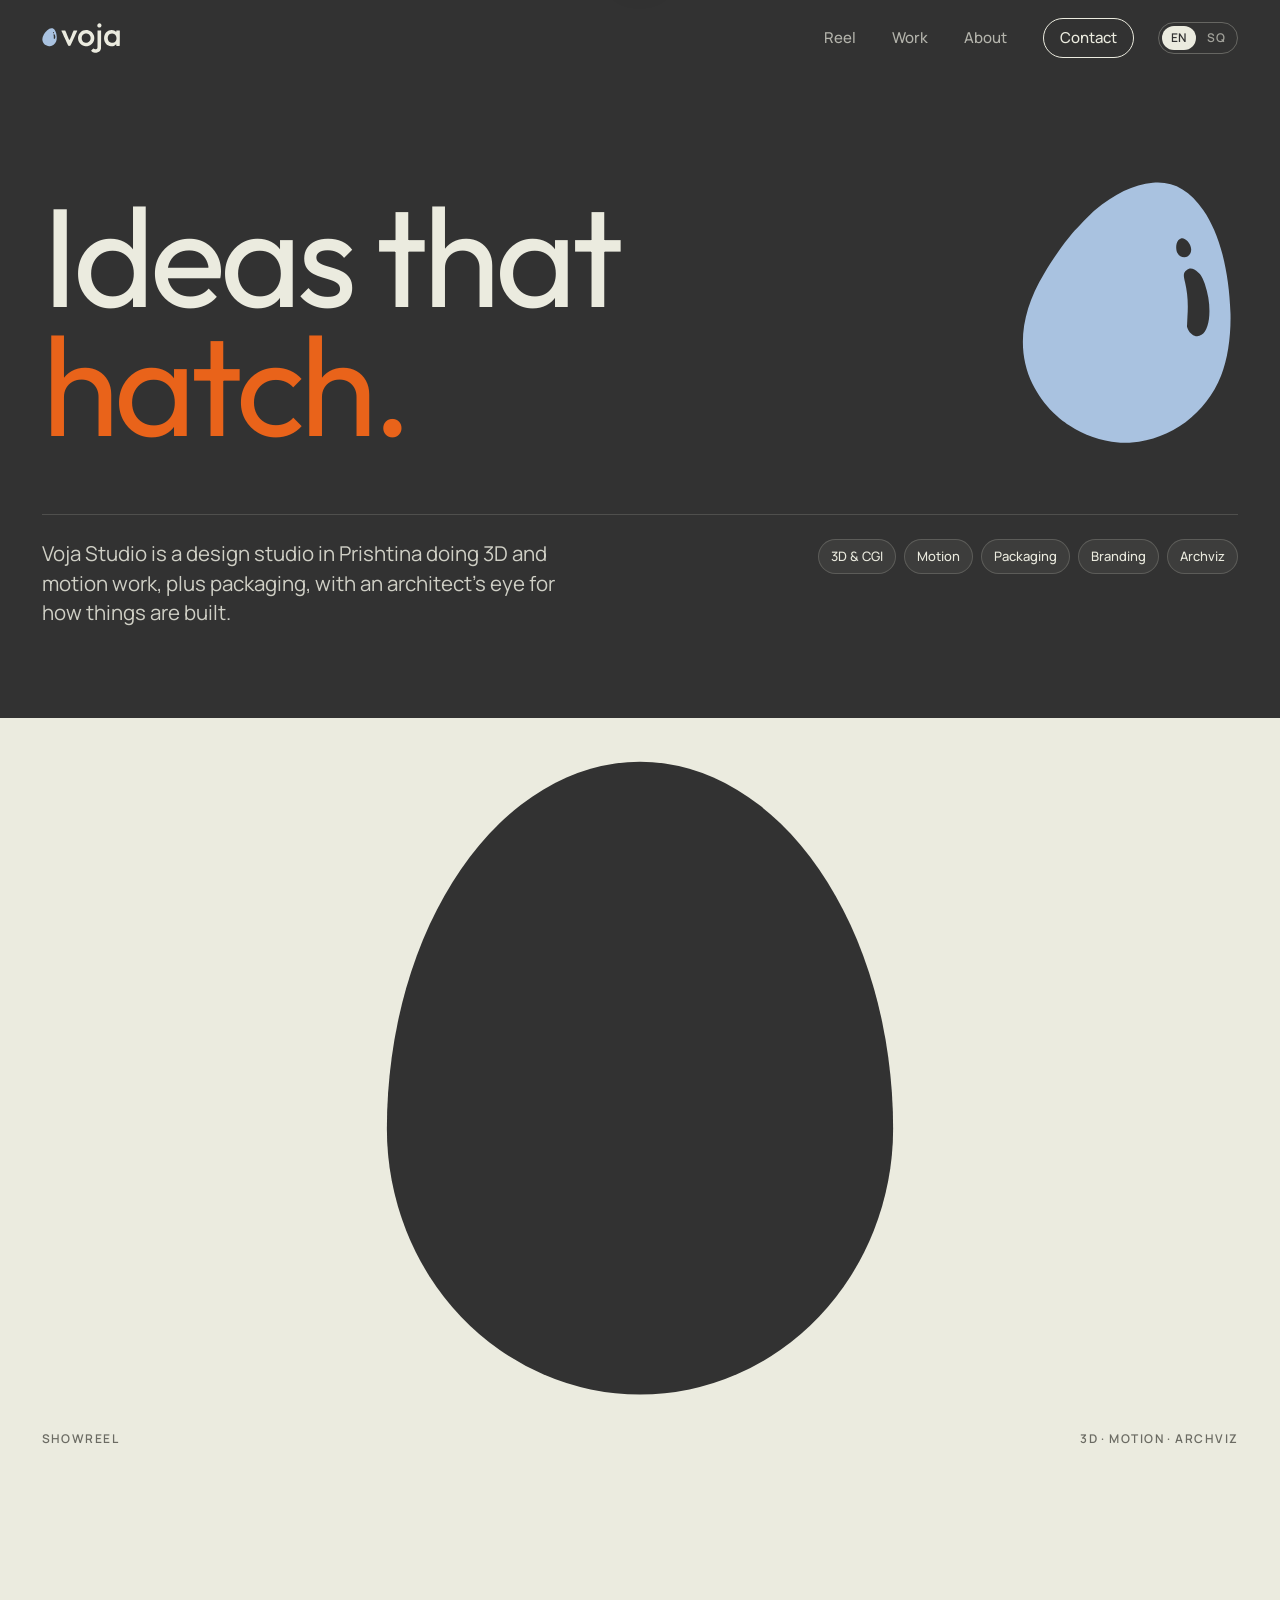
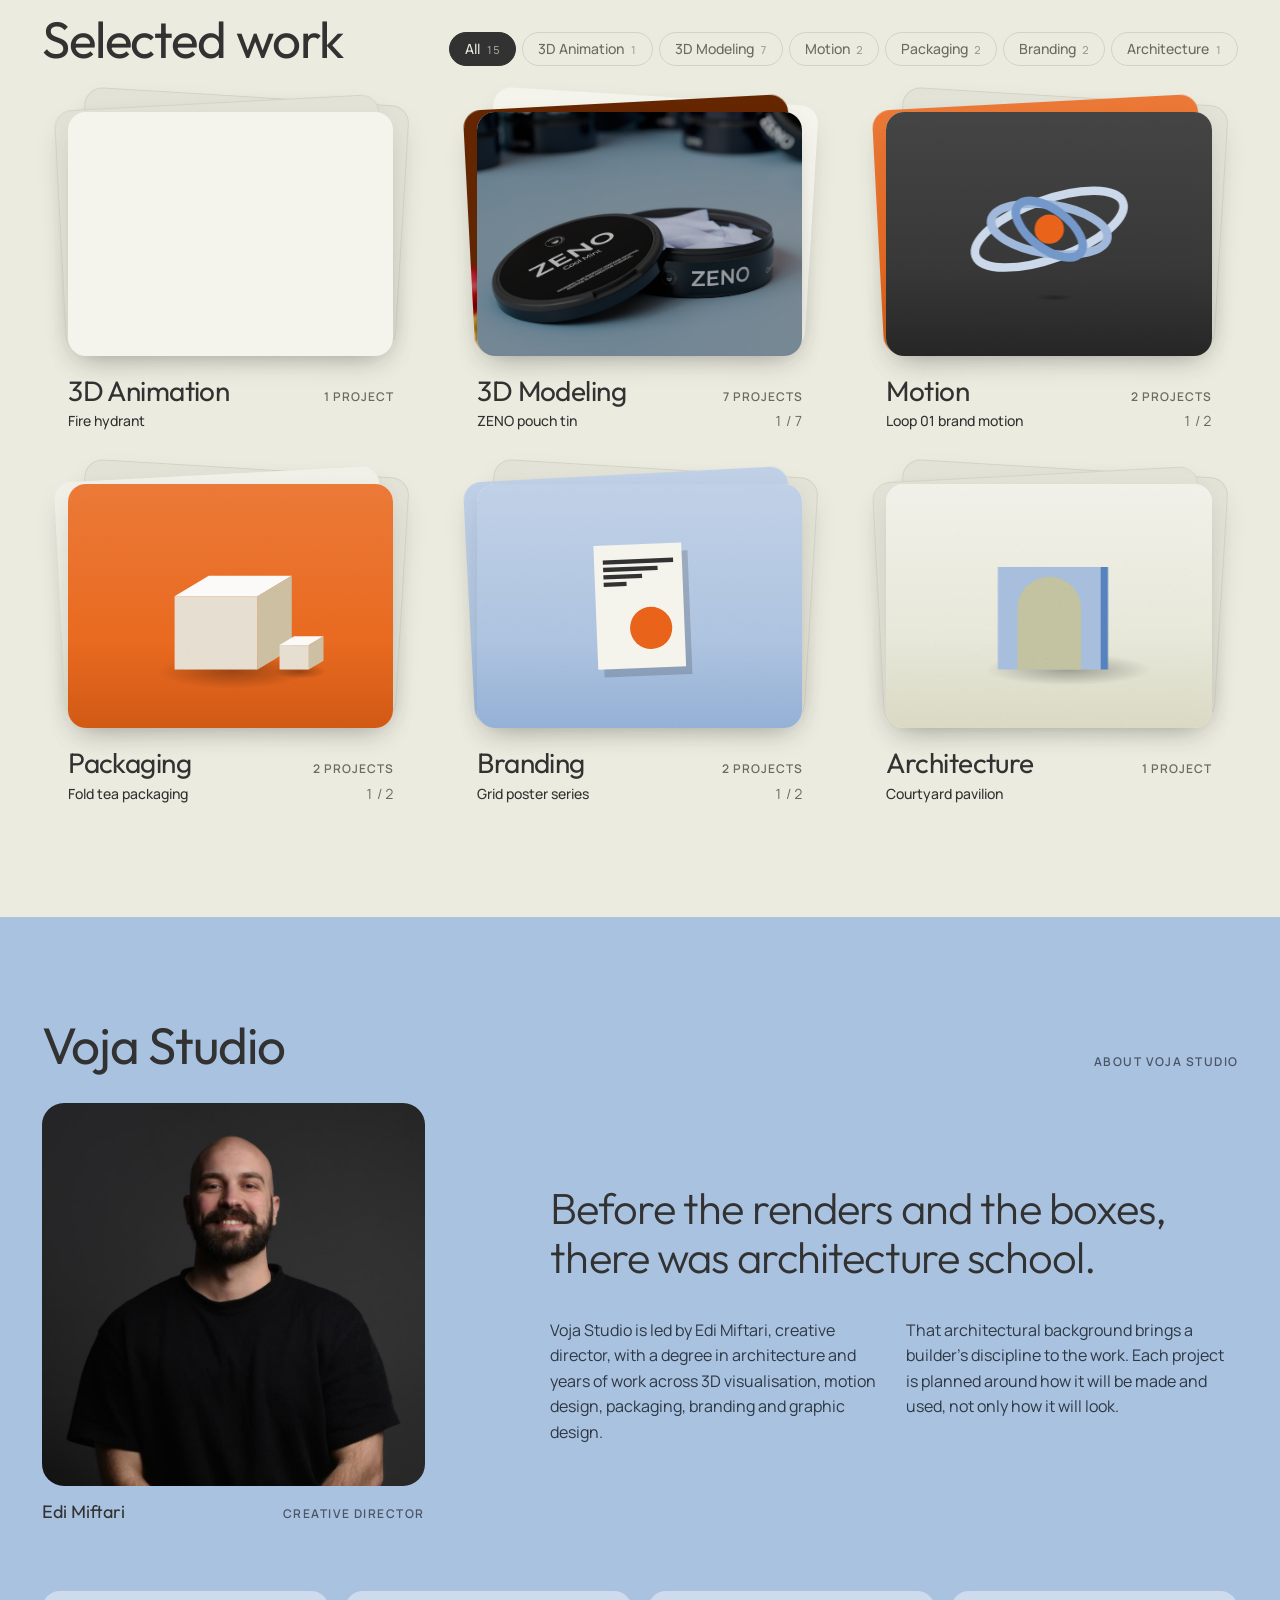
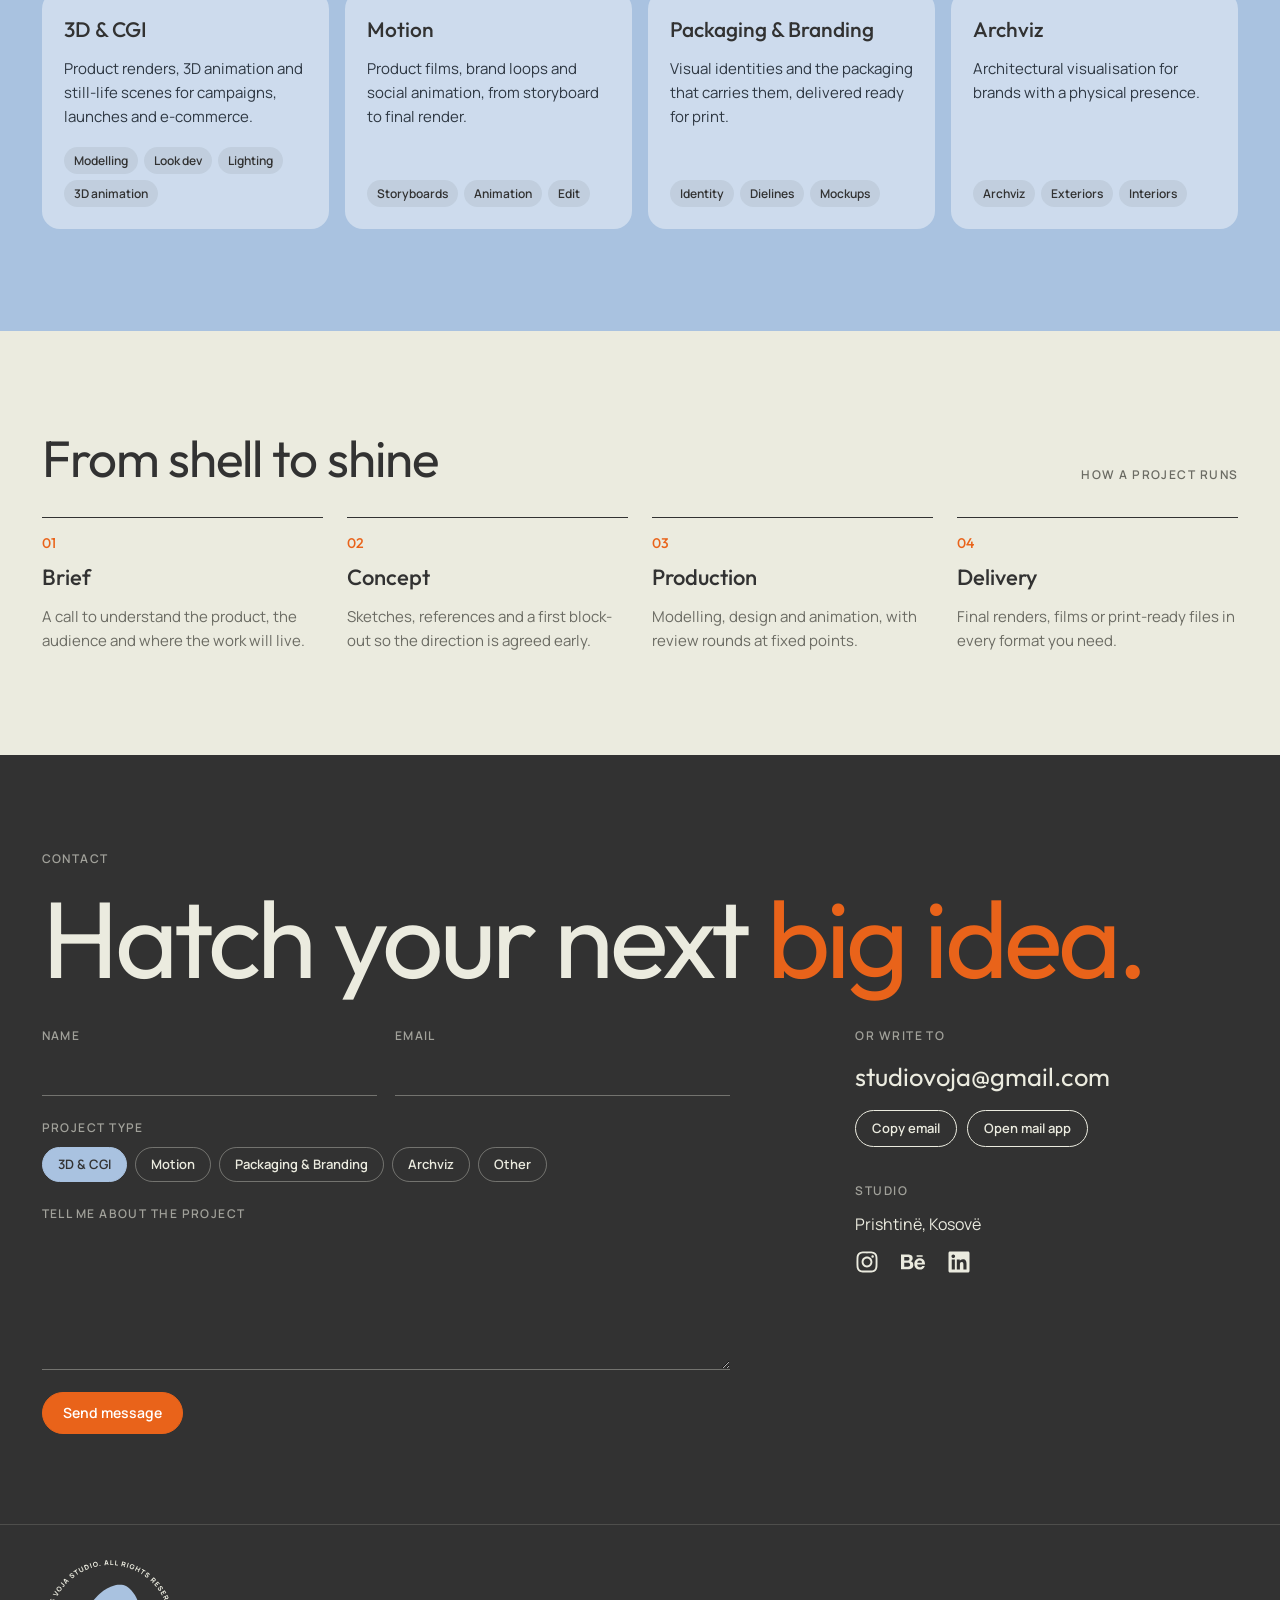
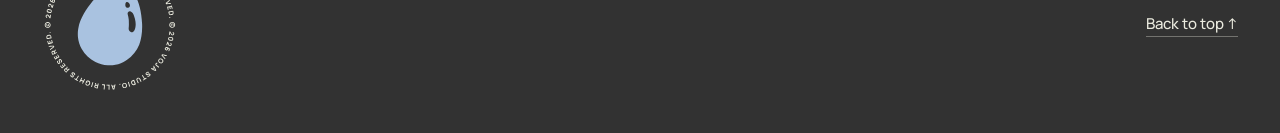
==== commit 2ab0dc54: "English / Albanian language switch EN | SQ pill in the header; choice is remembered, Albanian browse" ====
--- a/index.html
+++ b/index.html
@@ -3,6 +3,9 @@
 <head>
 <meta charset="utf-8">
 <meta name="viewport" content="width=device-width, initial-scale=1, viewport-fit=cover">
+<!-- language (EN / SQ): picked before the page draws, so it never flashes the wrong one.
+     ?lang=sq in the link, else the visitor's last choice, else Albanian for Albanian-language browsers -->
+<script>try{var q=new URLSearchParams(location.search).get("lang"),l=q||localStorage.getItem("voja-lang")||(/^sq\b/i.test(navigator.language||"")?"sq":"en");if(q)localStorage.setItem("voja-lang",q);if(l==="sq")document.documentElement.lang="sq"}catch(e){}</script>
 <title>Voja Studio · Design studio in Prishtina</title>
 <meta name="description" content="Voja Studio is a design studio in Prishtina doing 3D and motion work, plus packaging, with an architect's eye for how things are built.">
 <link rel="canonical" href="https://vojastudio.com/">
@@ -25,7 +28,7 @@
 <link rel="preconnect" href="https://fonts.googleapis.com">
 <link rel="preconnect" href="https://fonts.gstatic.com" crossorigin>
 <link rel="stylesheet" href="https://fonts.googleapis.com/css2?family=Outfit:wght@300;400;500;600&family=Manrope:wght@400;500;600;700&display=swap">
-<link rel="stylesheet" href="css/style.css?v=57">
+<link rel="stylesheet" href="css/style.css?v=58">
 </head>
 <body>
 <div id="intro" aria-hidden="true">
@@ -52,11 +55,14 @@
       <svg viewBox="0 0 2402 922" role="img" aria-hidden="true"><g class="egg"><path class="shell" fill-rule="evenodd" fill="#A9C2E0" d="M214 715C177 712 141 700 110 679C95 669 88 663 75 651C56 632 43 613 31 590C-3 520 5 438 56 354C73 325 96 292 116 268C127 256 153 229 164 219C205 184 247 164 288 160C331 156 366 175 396 219C431 270 451 347 454 440C455 489 448 537 434 572C402 653 327 709 243 715C228 716 229 716 214 715ZM392 485C403 478 409 459 409 434C409 415 406 397 399 376C394 363 392 358 385 352C376 343 367 341 360 347C353 352 353 358 357 373C362 395 364 416 362 446L361 468L363 473C369 486 382 492 392 485ZM363 317C368 313 370 309 370 302C369 288 356 276 348 279C344 280 340 285 339 290C337 296 338 307 341 311C345 319 356 322 363 317Z"/></g><g class="word"><path fill-rule="evenodd" d="M1620 912C1579 907 1547 891 1516 860L1508 851L1543 816L1578 780L1585 787C1600 804 1617 810 1642 810C1656 810 1665 808 1676 802C1686 797 1697 787 1701 778C1707 764 1707 785 1707 493L1707 228L1762 228L1817 228L1817 492C1817 669 1817 760 1816 767C1813 797 1805 821 1790 842C1782 855 1761 876 1749 884C1727 898 1703 908 1677 911C1665 913 1633 913 1620 912ZM1334 714C1254 707 1183 662 1142 593C1123 561 1113 528 1109 490C1107 475 1108 440 1110 426C1119 374 1141 329 1179 291C1230 241 1294 216 1366 218C1386 219 1400 221 1417 225C1500 243 1569 305 1595 386C1604 413 1607 435 1607 466C1607 497 1604 518 1595 546C1569 624 1502 687 1422 707C1394 714 1363 716 1334 714ZM2120 714C2092 712 2065 705 2040 693C1974 660 1926 596 1913 520C1909 499 1908 482 1908 459C1909 416 1917 384 1934 348C1948 322 1962 302 1984 280C2028 238 2085 216 2146 218C2198 220 2239 237 2273 270L2283 280L2283 259L2284 238L2286 235C2291 228 2291 228 2338 228C2380 228 2381 228 2384 230C2387 231 2389 234 2390 236L2392 240L2392 466C2392 693 2392 694 2390 697C2389 699 2387 701 2384 703L2380 705L2336 705L2294 704L2290 702C2284 698 2283 694 2283 673L2283 654L2274 663C2258 678 2244 687 2225 696C2195 710 2156 717 2120 714ZM811 703C807 701 820 728 698 462C622 295 598 241 598 239C598 236 599 234 601 231L605 228L656 228C713 228 712 228 715 234C716 235 743 298 775 373C807 448 834 510 835 512C838 517 847 517 851 512C852 511 879 448 912 373C944 298 971 236 972 234C975 228 974 228 1028 228L1077 228L1081 231C1083 234 1084 236 1084 239C1084 241 1059 298 979 472C887 674 874 702 872 703C869 705 866 705 841 705C818 705 813 705 811 703ZM2178 610C2206 605 2229 594 2249 574C2276 547 2290 511 2290 467C2290 413 2269 368 2231 343C2209 329 2185 322 2156 322C2102 322 2060 347 2037 393C2024 418 2019 445 2021 479C2025 548 2071 602 2135 610C2145 611 2167 611 2178 610ZM1388 606C1430 597 1463 571 1481 534C1500 493 1500 440 1481 400C1465 366 1434 340 1400 330C1371 321 1333 322 1307 332C1269 347 1240 377 1228 415C1223 431 1221 445 1221 466C1221 500 1228 527 1246 552C1265 582 1299 603 1336 608C1348 609 1378 608 1388 606ZM1749 139C1731 135 1715 123 1706 105C1701 96 1700 88 1700 76C1700 56 1705 41 1719 28C1732 15 1745 10 1764 10C1788 10 1805 18 1817 36C1823 44 1826 51 1828 62C1835 98 1813 132 1780 140C1771 141 1758 141 1749 139Z"/></g></svg>
     </a>
     <button class="menu-btn" id="menu-btn" type="button" aria-expanded="false" aria-controls="main-nav" aria-label="Open menu"><i aria-hidden="true"></i></button>
+    <div class="lang" role="group" aria-label="Language / Gjuha">
+      <button type="button" data-lang="en" lang="en" aria-label="English">EN</button><button type="button" data-lang="sq" lang="sq" aria-label="Shqip">SQ</button>
+    </div>
     <nav class="links" id="main-nav" aria-label="Main">
       <a href="#reel">Reel</a>
-      <a href="#work">Work</a>
-      <a href="#about">About</a>
-      <a href="#contact" class="cta">Contact</a>
+      <a href="#work"><span data-l="en">Work</span><span data-l="sq">Punët</span></a>
+      <a href="#about"><span data-l="en">About</span><span data-l="sq">Rreth nesh</span></a>
+      <a href="#contact" class="cta"><span data-l="en">Contact</span><span data-l="sq">Kontakt</span></a>
     </nav>
   </div>
 </header>
@@ -65,7 +71,7 @@
   <section class="hero">
    <div class="wrap">
     <div class="hero-grid">
-      <h1 class="anim">Ideas that <em>hatch.</em></h1>
+      <h1 class="anim"><span data-l="en">Ideas that <em>hatch.</em></span><span data-l="sq">Ide që <em>çelin.</em></span></h1>
       <div class="mark anim d2" aria-hidden="true">
         <div class="watch"><div class="wob"><div class="tap">
         <svg class="egg" viewBox="0 150 470 580"><path id="egg-shape" class="shell" fill="#A9C2E0" fill-rule="evenodd" d="M214 715C177 712 141 700 110 679C95 669 88 663 75 651C56 632 43 613 31 590C-3 520 5 438 56 354C73 325 96 292 116 268C127 256 153 229 164 219C205 184 247 164 288 160C331 156 366 175 396 219C431 270 451 347 454 440C455 489 448 537 434 572C402 653 327 709 243 715C228 716 229 716 214 715ZM392 485C403 478 409 459 409 434C409 415 406 397 399 376C394 363 392 358 385 352C376 343 367 341 360 347C353 352 353 358 357 373C362 395 364 416 362 446L361 468L363 473C369 486 382 492 392 485ZM363 317C368 313 370 309 370 302C369 288 356 276 348 279C344 280 340 285 339 290C337 296 338 307 341 311C345 319 356 322 363 317Z"/></svg>
@@ -76,8 +82,8 @@
       </div>
     </div>
     <div class="sub anim d3">
-      <p>Voja Studio is a design studio in Prishtina doing 3D and motion work, plus packaging, with an architect's eye for how things are built.</p>
-      <div class="disc"><span class="chip">3D &amp; CGI</span><span class="chip">Motion</span><span class="chip">Packaging</span><span class="chip">Branding</span><span class="chip">Archviz</span></div>
+      <p><span data-l="en">Voja Studio is a design studio in Prishtina doing 3D and motion work, plus packaging, with an architect's eye for how things are built.</span><span data-l="sq">Voja Studio është një studio dizajni në Prishtinë që merret me 3D dhe motion, si dhe me paketim, me syrin e një arkitekti për mënyrën si ndërtohen gjërat.</span></p>
+      <div class="disc"><span class="chip">3D &amp; CGI</span><span class="chip">Motion</span><span class="chip"><span data-l="en">Packaging</span><span data-l="sq">Paketim</span></span><span class="chip">Branding</span><span class="chip">Archviz</span></div>
     </div>
    </div>
   </section>
@@ -88,84 +94,84 @@
     data-youtube="https://www.youtube.com/watch?v=ngYjbsAivRI" data-loop="">
     <div class="reel-win" id="reel-win">
       <div class="reel-media" id="reel-media"></div>
-      <button class="reel-play" id="reel-play" type="button" aria-label="Play the showreel with sound"><svg viewBox="0 0 24 24" aria-hidden="true"><path d="M8 5.5v13l11-6.5z"/></svg><span>Play reel</span></button>
+      <button class="reel-play" id="reel-play" type="button" aria-label="Play the showreel with sound"><svg viewBox="0 0 24 24" aria-hidden="true"><path d="M8 5.5v13l11-6.5z"/></svg><span><span data-l="en">Play reel</span><span data-l="sq">Shiko reel-in</span></span></button>
     </div>
     <div class="reel-cap"><span class="label">Showreel</span><span class="label">3D · Motion · Archviz</span></div>
   </section>
 
   <section class="work wrap" id="work">
     <div class="shead">
-      <h2>Selected work</h2>
+      <h2><span data-l="en">Selected work</span><span data-l="sq">Punë të përzgjedhura</span></h2>
       <div class="filters" role="group" aria-label="Project categories" id="filters"></div>
     </div>
     <div class="stacks" id="stacks"></div>
     <div class="cat-view" id="cat-view" hidden>
-      <a class="cat-back" href="#work">← All categories</a>
+      <a class="cat-back" href="#work">← <span data-l="en">All categories</span><span data-l="sq">Të gjitha kategoritë</span></a>
       <div class="grid" id="grid"></div>
     </div>
   </section>
 
   <section class="about" id="about">
     <div class="wrap">
-      <div class="shead"><h2>Voja Studio</h2><span class="label">About Voja Studio</span></div>
+      <div class="shead"><h2>Voja Studio</h2><span class="label"><span data-l="en">About Voja Studio</span><span data-l="sq">Rreth Voja Studio</span></span></div>
       <div class="cols">
-        <figure class="portrait"><img src="assets/edi.jpg?v=1" width="800" height="800" loading="lazy" decoding="async" alt="Edi Miftari, creative director of Voja Studio"><figcaption><span>Edi Miftari</span><span class="label">Creative director</span></figcaption></figure>
-        <p class="big">Before the renders and the boxes, there was architecture school.</p>
+        <figure class="portrait"><img src="assets/edi.jpg?v=1" width="800" height="800" loading="lazy" decoding="async" alt="Edi Miftari, creative director of Voja Studio"><figcaption><span>Edi Miftari</span><span class="label"><span data-l="en">Creative director</span><span data-l="sq">Drejtor kreativ</span></span></figcaption></figure>
+        <p class="big"><span data-l="en">Before the renders and the boxes, there was architecture school.</span><span data-l="sq">Para renderave dhe kutive, ishte shkolla e arkitekturës.</span></p>
         <div class="side">
-          <p>Voja Studio is led by Edi Miftari, creative director, with a degree in architecture and years of work across 3D visualisation, motion design, packaging, branding and graphic design.</p>
-          <p>That architectural background brings a builder's discipline to the work. Each project is planned around how it will be made and used, not only how it will look.</p>
+          <p><span data-l="en">Voja Studio is led by Edi Miftari, creative director, with a degree in architecture and years of work across 3D visualisation, motion design, packaging, branding and graphic design.</span><span data-l="sq">Voja Studio udhëhiqet nga Edi Miftari, drejtor kreativ, i diplomuar në arkitekturë dhe me vite përvojë në vizualizim 3D, motion design, paketim, branding dhe dizajn grafik.</span></p>
+          <p><span data-l="en">That architectural background brings a builder's discipline to the work. Each project is planned around how it will be made and used, not only how it will look.</span><span data-l="sq">Ky formim arkitektonik i jep punës disiplinën e një ndërtuesi. Çdo projekt planifikohet sipas mënyrës si do të prodhohet dhe si do të përdoret, jo vetëm si do të duket.</span></p>
         </div>
       </div>
       <div class="services">
-        <div class="svc"><h3>3D &amp; CGI</h3><p>Product renders, 3D animation and still-life scenes for campaigns, launches and e-commerce.</p><ul><li>Modelling</li><li>Look dev</li><li>Lighting</li><li>3D animation</li></ul></div>
-        <div class="svc"><h3>Motion</h3><p>Product films, brand loops and social animation, from storyboard to final render.</p><ul><li>Storyboards</li><li>Animation</li><li>Edit</li></ul></div>
-        <div class="svc"><h3>Packaging &amp; Branding</h3><p>Visual identities and the packaging that carries them, delivered ready for print.</p><ul><li>Identity</li><li>Dielines</li><li>Mockups</li></ul></div>
-        <div class="svc"><h3>Archviz</h3><p>Architectural visualisation for brands with a physical presence.</p><ul><li>Archviz</li><li>Exteriors</li><li>Interiors</li></ul></div>
+        <div class="svc"><h3>3D &amp; CGI</h3><p><span data-l="en">Product renders, 3D animation and still-life scenes for campaigns, launches and e-commerce.</span><span data-l="sq">Rendera produktesh, animacion 3D dhe skena still-life për fushata, lansime dhe e-commerce.</span></p><ul><li><span data-l="en">Modelling</span><span data-l="sq">Modelim</span></li><li>Look dev</li><li><span data-l="en">Lighting</span><span data-l="sq">Ndriçim</span></li><li><span data-l="en">3D animation</span><span data-l="sq">Animacion 3D</span></li></ul></div>
+        <div class="svc"><h3>Motion</h3><p><span data-l="en">Product films, brand loops and social animation, from storyboard to final render.</span><span data-l="sq">Filma produktesh, loop-e për brende dhe animacione për rrjete sociale, nga storyboard-i deri te renderi final.</span></p><ul><li>Storyboards</li><li><span data-l="en">Animation</span><span data-l="sq">Animacion</span></li><li><span data-l="en">Edit</span><span data-l="sq">Montazh</span></li></ul></div>
+        <div class="svc"><h3><span data-l="en">Packaging &amp; Branding</span><span data-l="sq">Paketim &amp; Branding</span></h3><p><span data-l="en">Visual identities and the packaging that carries them, delivered ready for print.</span><span data-l="sq">Identitete vizuale dhe paketimi që i bart ato, të dorëzuara gati për shtyp.</span></p><ul><li><span data-l="en">Identity</span><span data-l="sq">Identitet</span></li><li>Dielines</li><li>Mockups</li></ul></div>
+        <div class="svc"><h3>Archviz</h3><p><span data-l="en">Architectural visualisation for brands with a physical presence.</span><span data-l="sq">Vizualizim arkitektonik për brende me prani fizike.</span></p><ul><li>Archviz</li><li><span data-l="en">Exteriors</span><span data-l="sq">Eksteriere</span></li><li><span data-l="en">Interiors</span><span data-l="sq">Interiere</span></li></ul></div>
       </div>
     </div>
   </section>
 
   <section class="process wrap" aria-labelledby="proc-h">
-    <div class="shead"><h2 id="proc-h">From shell to shine</h2><span class="label">How a project runs</span></div>
+    <div class="shead"><h2 id="proc-h"><span data-l="en">From shell to shine</span><span data-l="sq">Nga lëvozhga te shkëlqimi</span></h2><span class="label"><span data-l="en">How a project runs</span><span data-l="sq">Si zhvillohet një projekt</span></span></div>
     <ol class="steps">
-      <li><h3>Brief</h3><p>A call to understand the product, the audience and where the work will live.</p></li>
-      <li><h3>Concept</h3><p>Sketches, references and a first block-out so the direction is agreed early.</p></li>
-      <li><h3>Production</h3><p>Modelling, design and animation, with review rounds at fixed points.</p></li>
-      <li><h3>Delivery</h3><p>Final renders, films or print-ready files in every format you need.</p></li>
+      <li><h3><span data-l="en">Brief</span><span data-l="sq">Brifi</span></h3><p><span data-l="en">A call to understand the product, the audience and where the work will live.</span><span data-l="sq">Një bisedë për të kuptuar produktin, publikun dhe ku do të shfaqet puna.</span></p></li>
+      <li><h3><span data-l="en">Concept</span><span data-l="sq">Koncepti</span></h3><p><span data-l="en">Sketches, references and a first block-out so the direction is agreed early.</span><span data-l="sq">Skica, referenca dhe një block-out i parë, që drejtimi të caktohet që herët.</span></p></li>
+      <li><h3><span data-l="en">Production</span><span data-l="sq">Prodhimi</span></h3><p><span data-l="en">Modelling, design and animation, with review rounds at fixed points.</span><span data-l="sq">Modelim, dizajn dhe animacion, me raunde rishikimi në pika të caktuara.</span></p></li>
+      <li><h3><span data-l="en">Delivery</span><span data-l="sq">Dorëzimi</span></h3><p><span data-l="en">Final renders, films or print-ready files in every format you need.</span><span data-l="sq">Rendera finale, filma ose skedarë gati për shtyp, në çdo format që ju nevojitet.</span></p></li>
     </ol>
   </section>
 
   <section class="contact" id="contact">
     <div class="wrap">
-      <span class="label">Contact</span>
-      <h2>Hatch your next <em>big idea.</em></h2>
+      <span class="label"><span data-l="en">Contact</span><span data-l="sq">Kontakt</span></span>
+      <h2><span data-l="en">Hatch your next <em>big idea.</em></span><span data-l="sq">Le ta çelim <em>idenë tuaj të madhe.</em></span></h2>
       <div class="row">
         <form class="cform" id="cform" action="https://formsubmit.co/studiovoja@gmail.com" method="POST" novalidate>
           <div class="f2">
-            <label><span class="label">Name</span><input name="name" type="text" autocomplete="name" required maxlength="120"></label>
+            <label><span class="label"><span data-l="en">Name</span><span data-l="sq">Emri</span></span><input name="name" type="text" autocomplete="name" required maxlength="120"></label>
             <label><span class="label">Email</span><input name="email" type="email" autocomplete="email" required maxlength="160"></label>
           </div>
-          <fieldset class="ptype"><legend class="label">Project type</legend>
+          <fieldset class="ptype"><legend class="label"><span data-l="en">Project type</span><span data-l="sq">Lloji i projektit</span></legend>
             <label><input type="radio" name="project" value="3D &amp; CGI" checked><span>3D &amp; CGI</span></label>
             <label><input type="radio" name="project" value="Motion"><span>Motion</span></label>
-            <label><input type="radio" name="project" value="Packaging &amp; Branding"><span>Packaging &amp; Branding</span></label>
+            <label><input type="radio" name="project" value="Packaging &amp; Branding"><span><span data-l="en">Packaging &amp; Branding</span><span data-l="sq">Paketim &amp; Branding</span></span></label>
             <label><input type="radio" name="project" value="Archviz"><span>Archviz</span></label>
-            <label><input type="radio" name="project" value="Other"><span>Other</span></label>
+            <label><input type="radio" name="project" value="Other"><span><span data-l="en">Other</span><span data-l="sq">Tjetër</span></span></label>
           </fieldset>
-          <label><span class="label">Tell me about the project</span><textarea name="message" rows="5" required maxlength="4000"></textarea></label>
+          <label><span class="label"><span data-l="en">Tell me about the project</span><span data-l="sq">Më tregoni për projektin</span></span><textarea name="message" rows="5" required maxlength="4000"></textarea></label>
           <input class="hp" type="text" name="_honey" tabindex="-1" autocomplete="off" aria-hidden="true">
           <div class="fend">
-            <button class="btn" type="submit">Send message</button>
+            <button class="btn" type="submit"><span data-l="en">Send message</span><span data-l="sq">Dërgo mesazhin</span></button>
             <p class="fstatus" id="fstatus" role="status" aria-live="polite"></p>
           </div>
         </form>
         <div class="info">
           <div class="mailbox">
-            <span class="label">Or write to</span>
+            <span class="label"><span data-l="en">Or write to</span><span data-l="sq">Ose shkruani në</span></span>
             <p class="mail" id="mail">studiovoja@gmail.com</p>
             <div class="btns">
-              <button class="btn ghost" id="copy" type="button">Copy email</button>
-              <a class="btn ghost" href="mailto:studiovoja@gmail.com">Open mail app</a>
+              <button class="btn ghost" id="copy" type="button"><span data-l="en">Copy email</span><span data-l="sq">Kopjo email-in</span></button>
+              <a class="btn ghost" href="mailto:studiovoja@gmail.com"><span data-l="en">Open mail app</span><span data-l="sq">Hap aplikacionin e email-it</span></a>
             </div>
           </div>
           <span class="label">Studio</span>
@@ -186,7 +192,7 @@
   <div class="wrap">
     <svg class="seal" viewBox="0 0 2160 2160" role="img" aria-label="© 2026 Voja Studio. All rights reserved."><path class="ring" fill="#EBEBDF" fill-rule="evenodd" d="M1064 2108C1059 2108 1057 2107 1057 2106C1057 2106 1058 2091 1058 2074L1059 2043L1053 2043C1050 2043 1042 2042 1036 2042L1024 2041L1025 2035C1025 2030 1025 2029 1027 2029C1028 2028 1039 2029 1051 2029L1074 2030L1073 2051C1073 2063 1072 2081 1072 2091L1071 2108L1064 2108ZM1127 2105C1127 2105 1120 2087 1113 2067C1105 2047 1099 2030 1099 2030C1099 2030 1102 2030 1106 2029L1113 2029L1116 2037L1119 2045L1132 2044C1150 2043 1149 2044 1151 2034L1153 2026L1160 2026L1168 2025L1167 2029C1163 2049 1149 2104 1149 2105C1148 2105 1143 2106 1138 2106C1130 2106 1127 2106 1127 2105ZM982 2103C980 2103 980 2102 980 2100C980 2099 981 2085 983 2070C984 2054 986 2040 986 2040C986 2038 985 2037 964 2035L952 2034L952 2031C952 2029 953 2026 953 2024L954 2021L977 2023C990 2025 1001 2026 1001 2026C1001 2026 1000 2043 998 2064C995 2085 994 2102 994 2103C994 2104 987 2104 982 2103ZM1142 2075C1144 2066 1146 2058 1146 2058C1146 2057 1144 2057 1135 2057C1130 2057 1125 2058 1125 2058C1124 2058 1137 2092 1138 2092C1138 2092 1140 2084 1142 2075ZM863 2084C853 2082 844 2079 842 2078C838 2076 834 2072 832 2068C830 2063 830 2053 832 2047C834 2041 840 2033 845 2032C847 2031 849 2030 849 2030C849 2029 847 2022 845 2014C843 2007 842 2000 842 2000C842 1999 851 2001 856 2002C857 2002 858 2007 861 2016C862 2024 864 2030 865 2031C865 2032 876 2034 879 2035C881 2035 881 2033 884 2023C885 2017 886 2011 887 2010C887 2010 889 2010 894 2011C897 2011 900 2012 900 2012C901 2012 885 2083 884 2087C883 2089 884 2089 863 2084ZM1298 2079C1286 2075 1277 2063 1274 2048C1272 2039 1272 2034 1274 2027C1278 2010 1293 2000 1312 2000C1323 2000 1328 2002 1336 2009C1350 2023 1354 2050 1344 2066C1335 2079 1313 2085 1298 2079ZM873 2070C876 2056 878 2050 878 2049C878 2048 860 2044 855 2044C852 2044 848 2047 846 2051C843 2058 845 2064 850 2067C852 2068 868 2072 872 2072C872 2073 873 2072 873 2070ZM1324 2065C1333 2060 1337 2049 1333 2035C1330 2022 1323 2014 1312 2014C1299 2013 1290 2020 1288 2033C1287 2039 1289 2049 1292 2055C1295 2060 1302 2066 1305 2067C1307 2067 1309 2068 1309 2068C1311 2069 1319 2067 1324 2065ZM785 2064C781 2063 779 2062 779 2061C779 2061 784 2044 790 2024C796 2004 801 1988 801 1988C801 1987 814 1991 814 1991C815 1991 810 2008 804 2027C798 2047 793 2064 793 2065C792 2067 793 2067 785 2064ZM1387 2060C1386 2058 1363 1986 1364 1986C1364 1986 1377 1982 1377 1982C1377 1982 1401 2055 1401 2056C1401 2056 1398 2057 1395 2058C1392 2059 1390 2060 1389 2060C1388 2060 1388 2060 1387 2060ZM713 2042C702 2038 694 2031 692 2024C690 2019 688 2011 689 2008L690 2005L697 2006L703 2008L704 2012C705 2018 708 2024 711 2026C714 2028 723 2032 725 2032C734 2032 742 2025 747 2014C750 2008 750 2006 750 1999C750 1992 750 1990 747 1987C742 1979 731 1975 722 1977C719 1978 711 1986 711 1988C711 1988 713 1989 716 1990C719 1991 722 1993 722 1993C722 1996 718 2003 717 2002C717 2002 711 2000 704 1997C698 1995 693 1993 693 1992C693 1991 694 1988 696 1984C706 1965 725 1958 745 1967C765 1977 771 1999 760 2022C756 2030 747 2040 739 2042C731 2045 721 2045 713 2042ZM1442 2034C1439 2033 1435 2031 1434 2030C1423 2022 1415 2005 1415 1991C1415 1984 1418 1974 1422 1970C1427 1964 1431 1962 1449 1955L1463 1949L1477 1984C1485 2003 1492 2020 1492 2020C1492 2023 1459 2036 1451 2036C1449 2035 1445 2035 1442 2034ZM1231 2028C1231 2027 1230 2024 1230 2021L1229 2017L1234 2016C1237 2016 1240 2015 1241 2015C1243 2014 1243 2015 1244 2021C1245 2025 1245 2028 1245 2028C1245 2029 1237 2030 1234 2031C1232 2031 1232 2030 1231 2028ZM1464 2018C1469 2017 1472 2015 1473 2015C1474 2014 1456 1968 1454 1968C1451 1968 1437 1974 1435 1977C1429 1983 1428 1994 1433 2005C1438 2016 1445 2021 1453 2022C1455 2022 1460 2020 1464 2018ZM643 2011C640 2010 637 2008 637 2008C637 2008 640 2001 644 1994C647 1986 651 1979 650 1979C650 1979 620 1964 619 1964C619 1964 615 1970 612 1978C608 1985 604 1992 604 1992C604 1992 601 1990 598 1989L592 1986L609 1951L627 1916L633 1919L639 1922L632 1936C629 1943 626 1950 626 1951C626 1951 655 1967 656 1967C657 1967 660 1960 664 1953C668 1945 671 1939 672 1939C674 1939 684 1944 683 1945C683 1946 676 1961 666 1980L649 2014L643 2011ZM1512 1981C1502 1961 1499 1955 1499 1951C1497 1936 1507 1923 1523 1918C1535 1915 1545 1917 1553 1926C1559 1931 1582 1976 1580 1978C1579 1979 1570 1984 1569 1984C1569 1984 1563 1973 1556 1960C1543 1935 1541 1932 1533 1931C1528 1930 1521 1933 1518 1937C1511 1945 1512 1949 1526 1976C1532 1988 1538 1999 1538 1999C1538 2000 1527 2007 1525 2007C1525 2007 1519 1995 1512 1981ZM539 1954C524 1945 512 1938 512 1937C511 1936 518 1927 519 1927C520 1927 524 1929 530 1933C535 1936 539 1938 540 1938C540 1938 543 1933 547 1927C550 1922 558 1910 563 1900L574 1884L577 1886C579 1887 582 1888 583 1889L586 1891L574 1911C567 1922 559 1934 556 1939L552 1946L562 1953C567 1956 572 1959 572 1959C573 1960 566 1971 566 1971C565 1970 553 1963 539 1954ZM1604 1957L1601 1951L1611 1944L1622 1937L1620 1935C1617 1931 1588 1885 1587 1884C1587 1883 1596 1876 1598 1876C1599 1876 1607 1888 1616 1902C1625 1917 1633 1929 1634 1929C1634 1929 1639 1927 1645 1923C1653 1918 1655 1917 1656 1918C1659 1922 1662 1928 1661 1928C1661 1928 1646 1938 1613 1959L1608 1962L1604 1957ZM476 1911C467 1908 457 1900 453 1893C450 1887 449 1881 451 1875C451 1872 452 1869 452 1869C452 1868 456 1870 459 1871L466 1875L466 1880C465 1885 466 1886 468 1889C475 1900 490 1901 490 1891C490 1888 488 1885 480 1875C469 1861 467 1855 468 1848C470 1842 474 1837 479 1834C490 1828 506 1832 518 1844C524 1851 527 1857 527 1866C527 1872 524 1879 523 1878C522 1878 519 1877 516 1875L511 1872L511 1867C512 1858 506 1848 496 1846C487 1843 481 1850 485 1857C485 1858 490 1864 495 1871C499 1877 504 1884 505 1886C507 1894 503 1904 496 1909C491 1912 482 1913 476 1911ZM1680 1900C1677 1899 1674 1897 1673 1896C1671 1895 1672 1894 1676 1889C1679 1886 1681 1884 1681 1884C1681 1884 1683 1884 1684 1885C1690 1888 1698 1886 1703 1881C1706 1879 1709 1874 1709 1872C1709 1869 1704 1865 1701 1865C1700 1865 1693 1867 1686 1870C1670 1876 1665 1877 1660 1876C1654 1874 1650 1870 1647 1864C1642 1854 1645 1843 1655 1833C1668 1821 1684 1818 1696 1826L1700 1829L1695 1835L1690 1840L1687 1838C1685 1837 1681 1837 1678 1837C1666 1837 1654 1852 1661 1859C1665 1862 1668 1861 1683 1856C1690 1853 1698 1850 1701 1850C1709 1849 1716 1852 1720 1860C1732 1880 1703 1908 1680 1900ZM370 1824C354 1809 351 1805 351 1796C351 1788 354 1782 361 1776C367 1770 373 1768 380 1769L385 1769L390 1754C392 1746 395 1740 395 1740C396 1740 398 1742 401 1745L407 1750L402 1764C397 1780 397 1779 405 1786L410 1790L419 1780L429 1771L434 1776L439 1781L417 1804C405 1816 393 1829 390 1832L384 1838L370 1824ZM391 1809C396 1805 400 1801 400 1800C400 1798 384 1785 381 1784C375 1781 366 1789 366 1797C366 1800 366 1802 374 1809C378 1814 382 1818 382 1818C383 1818 387 1814 391 1809ZM1764 1793L1728 1774L1733 1769L1738 1764L1745 1768L1753 1771L1764 1761L1774 1750L1771 1743L1767 1735L1772 1730L1777 1725L1796 1761L1816 1797L1808 1805L1800 1812L1764 1793ZM1796 1790C1795 1788 1791 1781 1788 1774L1781 1762L1774 1770C1770 1774 1767 1777 1767 1778C1767 1779 1795 1794 1797 1794C1798 1795 1798 1793 1796 1790ZM302 1752L286 1733L290 1729C292 1726 295 1725 295 1725C296 1725 301 1731 308 1738C314 1745 319 1751 320 1751C320 1751 323 1749 326 1746L333 1740L323 1729C318 1723 314 1718 314 1717C314 1717 316 1715 318 1713L323 1709L333 1720C338 1726 342 1731 343 1731C344 1731 347 1728 351 1724L359 1718L347 1704L335 1690L339 1686C342 1683 344 1682 345 1682C346 1682 378 1719 378 1720C378 1720 320 1771 319 1771C318 1771 311 1762 302 1752ZM1828 1738C1803 1717 1801 1715 1800 1707C1798 1699 1805 1687 1814 1683C1818 1681 1820 1680 1826 1681C1830 1681 1834 1681 1834 1682C1834 1682 1833 1685 1832 1688L1829 1695L1824 1695C1818 1695 1815 1698 1815 1703C1815 1708 1816 1709 1843 1732C1853 1740 1861 1747 1861 1748C1861 1748 1859 1750 1857 1753L1852 1759L1828 1738ZM264 1699C259 1697 255 1695 250 1689C240 1679 237 1668 240 1657C241 1654 243 1650 244 1649L246 1646L251 1652L257 1657L255 1660C252 1667 254 1675 260 1680C264 1684 268 1685 271 1684C276 1681 276 1677 271 1663C264 1645 263 1639 267 1632C272 1622 286 1619 297 1624C303 1627 312 1636 316 1643C318 1647 318 1650 318 1657C318 1666 317 1670 312 1675L310 1678L305 1673C300 1668 300 1667 301 1665C305 1659 305 1651 300 1644C297 1639 291 1636 287 1636C284 1636 280 1640 280 1643C280 1644 282 1651 284 1657C292 1679 292 1685 284 1693C279 1698 271 1700 264 1699ZM1879 1688C1866 1684 1854 1674 1849 1663C1847 1658 1846 1656 1846 1649C1846 1642 1846 1640 1850 1633C1855 1624 1863 1616 1871 1613C1876 1611 1878 1610 1885 1611C1892 1611 1895 1612 1901 1615C1911 1620 1920 1628 1924 1636C1927 1642 1927 1644 1927 1652C1927 1660 1927 1662 1924 1668C1915 1686 1896 1695 1879 1688ZM1903 1672C1920 1659 1916 1639 1894 1628C1880 1621 1868 1626 1861 1640C1858 1649 1861 1659 1871 1667C1879 1674 1885 1676 1893 1675C1898 1675 1900 1675 1903 1672ZM200 1612C194 1602 188 1593 187 1590L185 1587L190 1583L196 1580L205 1594C210 1602 214 1609 215 1610C215 1611 230 1603 230 1602C230 1602 226 1596 222 1589C218 1582 215 1576 215 1576C217 1575 226 1570 226 1570C226 1570 230 1576 234 1582C238 1589 241 1595 242 1595C243 1595 258 1585 259 1584C259 1584 254 1577 250 1568C245 1560 241 1553 241 1553C241 1552 252 1546 252 1547C253 1548 278 1589 278 1589C278 1590 263 1599 246 1609C229 1619 214 1628 213 1629C211 1630 210 1629 200 1612ZM1924 1592L1896 1562L1900 1556C1907 1544 1907 1544 1908 1544C1908 1544 1926 1548 1947 1553C1969 1558 1987 1562 1987 1562C1987 1562 1982 1572 1980 1574C1980 1574 1965 1571 1948 1567C1930 1563 1915 1560 1914 1560C1914 1560 1921 1568 1931 1579C1941 1589 1952 1601 1954 1604L1960 1609L1956 1615C1955 1619 1953 1622 1952 1622C1952 1622 1939 1608 1924 1592ZM160 1540C155 1531 151 1521 151 1518C148 1508 154 1498 165 1492C173 1488 183 1488 189 1491L192 1493L197 1488C199 1485 203 1479 206 1475L212 1468L215 1475C217 1478 218 1482 219 1482C219 1483 215 1488 210 1495L201 1506L205 1514L209 1522L221 1516L233 1510L236 1516C237 1519 239 1522 239 1522C239 1523 170 1557 169 1557C168 1557 164 1549 160 1540ZM186 1532L196 1527L192 1518C186 1506 183 1504 178 1504C171 1504 164 1509 164 1515C164 1519 173 1538 174 1538C175 1538 180 1535 186 1532ZM2010 1490L2008 1483L2011 1480C2020 1472 2016 1459 2003 1455C2001 1455 2001 1455 2001 1458C2002 1467 1997 1477 1988 1482C1975 1489 1957 1482 1952 1467C1950 1461 1950 1452 1953 1446C1956 1441 1963 1434 1968 1432C1977 1430 1983 1431 2000 1438C2018 1446 2024 1449 2027 1457C2032 1467 2030 1481 2022 1489C2020 1492 2017 1494 2016 1495L2013 1497L2010 1490ZM129 1476C128 1472 126 1465 126 1465C126 1465 137 1456 152 1445C166 1434 178 1424 178 1424C178 1423 176 1423 173 1423C158 1424 111 1427 111 1427C111 1427 110 1424 108 1420L106 1414L114 1413C118 1413 137 1411 155 1410L188 1408L189 1413C191 1416 192 1420 193 1423L195 1428L165 1452C148 1465 133 1477 132 1477C131 1479 130 1478 129 1476ZM1983 1469C1991 1464 1992 1455 1985 1449C1977 1441 1965 1447 1965 1458C1965 1463 1967 1466 1971 1469C1975 1471 1979 1471 1983 1469ZM2025 1415C2016 1411 2012 1407 2003 1384C2000 1379 1998 1374 1998 1373C1997 1373 1995 1379 1992 1387C1989 1395 1987 1402 1987 1402C1987 1403 1975 1398 1975 1398C1975 1397 1991 1347 1991 1347C1991 1347 1994 1347 1997 1348L2003 1350L2013 1372C2024 1397 2024 1397 2028 1400C2036 1404 2045 1400 2046 1391C2047 1386 2045 1381 2041 1379C2038 1377 2038 1377 2041 1369L2043 1362L2048 1365C2054 1369 2058 1374 2060 1381C2063 1395 2055 1411 2041 1415C2035 1417 2032 1417 2025 1415ZM96 1381C88 1354 84 1338 84 1338C84 1338 87 1337 90 1336L96 1334L101 1351C104 1360 107 1368 107 1368C108 1368 112 1368 116 1366L123 1364L119 1351C117 1343 116 1337 116 1336C116 1335 127 1332 128 1332C128 1333 130 1339 132 1347C134 1354 136 1360 136 1360C136 1361 154 1356 156 1355C156 1355 154 1347 151 1338C149 1329 147 1321 147 1320C147 1319 155 1317 158 1317C159 1317 161 1322 166 1341C170 1354 173 1365 172 1365C172 1365 156 1370 136 1376C116 1381 100 1386 99 1386C98 1387 97 1385 96 1381ZM2038 1329C2016 1324 2010 1320 2006 1310C2001 1300 2003 1286 2011 1278C2020 1268 2027 1267 2050 1272C2069 1276 2075 1279 2079 1286C2085 1294 2086 1302 2083 1313C2080 1321 2076 1326 2069 1329C2062 1333 2055 1333 2038 1329ZM2064 1316C2073 1310 2073 1296 2064 1291C2059 1288 2034 1283 2029 1284C2017 1285 2013 1300 2021 1308C2023 1310 2027 1311 2034 1313C2040 1314 2046 1316 2048 1316C2055 1318 2061 1318 2064 1316ZM75 1299C70 1278 69 1271 70 1265C71 1246 90 1232 115 1234C122 1234 125 1235 130 1237C137 1241 141 1245 144 1252C147 1258 153 1289 152 1290C151 1290 135 1293 115 1297C95 1301 78 1304 77 1304C76 1305 76 1304 75 1299ZM114 1282L137 1278L136 1274C136 1272 135 1267 134 1264C131 1252 124 1248 109 1249C100 1249 93 1252 88 1257C83 1263 82 1267 84 1278C86 1288 86 1288 88 1287C90 1287 101 1285 114 1282ZM2067 1244C2058 1242 2056 1240 2043 1220C2039 1214 2035 1209 2035 1209C2034 1209 2033 1216 2032 1224L2030 1239L2027 1239C2018 1238 2016 1238 2017 1235C2017 1234 2019 1222 2021 1209C2022 1196 2024 1185 2025 1184C2025 1184 2028 1184 2031 1184L2037 1185L2050 1206C2066 1229 2068 1231 2075 1230C2079 1230 2081 1229 2083 1227C2086 1224 2086 1223 2086 1218C2086 1213 2086 1212 2083 1210C2081 1208 2079 1206 2078 1206C2076 1206 2076 1205 2076 1204C2076 1203 2077 1199 2077 1196C2078 1191 2078 1191 2080 1191C2089 1193 2097 1200 2099 1208C2100 1214 2099 1226 2097 1231C2094 1237 2088 1242 2081 1244C2076 1246 2073 1246 2067 1244ZM122 1203C122 1202 122 1199 122 1196L121 1191L128 1190C132 1190 135 1190 135 1190C135 1190 136 1193 136 1197L137 1203L132 1204C124 1205 123 1205 122 1203ZM76 1124C54 1116 41 1095 44 1073C48 1047 72 1029 97 1033C110 1036 124 1045 130 1055C146 1081 132 1116 104 1124C96 1126 83 1126 76 1124ZM2059 1124C2047 1122 2035 1114 2028 1103C2017 1085 2020 1059 2036 1044C2046 1036 2056 1032 2071 1033C2079 1033 2081 1033 2088 1037C2117 1051 2123 1089 2101 1112C2089 1123 2074 1127 2059 1124ZM104 1110C110 1107 117 1100 120 1094C124 1086 124 1074 121 1066C118 1059 111 1052 103 1049C98 1047 96 1046 89 1047C76 1047 67 1053 61 1063C51 1082 61 1105 82 1112C86 1113 99 1112 104 1110ZM2083 1108C2107 1095 2107 1062 2082 1049C2078 1046 2076 1046 2068 1046C2061 1046 2058 1047 2054 1048C2048 1051 2041 1057 2038 1064C2035 1069 2035 1071 2035 1079C2035 1085 2036 1088 2037 1092C2040 1099 2047 1105 2054 1109C2060 1111 2061 1112 2069 1111C2077 1111 2079 1111 2083 1108ZM82 1099C72 1095 68 1089 68 1078C68 1072 68 1070 70 1067C72 1063 80 1058 81 1059C81 1059 82 1061 83 1064L84 1069L81 1071C76 1074 75 1082 81 1086C83 1088 85 1089 90 1089C97 1089 101 1087 102 1083C104 1078 104 1075 100 1072C98 1069 97 1068 98 1064C98 1062 99 1060 99 1059C100 1058 108 1063 110 1067C113 1070 113 1072 113 1079C113 1085 113 1087 110 1090C105 1098 92 1102 82 1099ZM2054 1097C2047 1093 2045 1089 2045 1079C2045 1070 2048 1065 2056 1061C2060 1059 2062 1058 2068 1058C2076 1058 2082 1061 2087 1067C2090 1070 2090 1072 2090 1079C2091 1086 2090 1087 2088 1091C2086 1095 2078 1100 2077 1099C2077 1099 2076 1097 2075 1094L2074 1089L2077 1087C2082 1084 2083 1077 2077 1072C2075 1070 2073 1070 2068 1070C2062 1070 2057 1071 2056 1075C2054 1080 2054 1083 2058 1086C2060 1089 2061 1090 2060 1094C2060 1096 2059 1099 2059 1099C2058 1099 2056 1098 2054 1097ZM125 974C122 973 121 972 108 953C92 930 90 927 83 928C80 928 77 929 75 931C72 934 72 935 72 940C72 945 72 946 75 949C77 950 79 952 80 952C82 953 82 953 82 954C82 955 81 959 81 962C80 967 80 968 78 967C70 965 62 958 60 951C58 945 58 933 61 927C66 918 74 913 84 913C97 913 101 916 115 938C119 944 123 949 124 949C124 948 125 942 126 934C127 926 128 919 128 919C129 919 141 920 141 921C141 921 140 933 138 948C134 974 134 974 132 974C130 974 127 974 125 974ZM2022 962C2022 958 2021 955 2022 955C2022 955 2025 954 2029 954L2035 953L2036 957C2036 959 2037 962 2037 964C2037 967 2036 967 2033 968C2031 968 2028 969 2026 969C2023 969 2023 969 2022 962ZM2035 923C2025 920 2019 915 2015 905C2013 901 2006 870 2007 869C2008 868 2083 853 2083 854C2083 854 2085 861 2087 870C2090 889 2090 896 2086 904C2082 913 2071 921 2059 923C2053 925 2040 925 2035 923ZM2062 907C2065 905 2069 903 2071 901C2076 895 2077 891 2075 880C2074 875 2073 871 2073 871C2073 871 2061 873 2048 875L2022 880L2023 884C2026 899 2029 906 2037 908C2042 910 2056 909 2062 907ZM109 886C91 882 85 879 80 873C74 865 73 856 77 845C79 838 83 832 90 829C98 825 102 825 121 829C138 833 144 835 149 840C158 850 158 869 148 880C139 890 131 891 109 886ZM134 873C143 869 145 859 139 851C136 848 135 847 118 844C104 840 100 840 95 842C86 847 86 863 96 867C100 869 122 874 127 874C130 875 133 874 134 873ZM1993 818C1989 804 1986 793 1987 793C1987 792 2061 772 2061 772C2062 773 2075 820 2075 821C2074 821 2072 822 2068 823L2063 824L2058 807C2055 798 2053 790 2052 790C2051 790 2047 790 2043 792L2036 794L2040 808C2042 815 2044 822 2044 822C2044 823 2032 827 2031 826C2031 825 2029 819 2027 812C2025 804 2023 798 2023 798C2023 797 2005 802 2003 803C2003 803 2005 811 2008 821C2010 830 2012 838 2012 839C2011 839 2003 842 2001 842C2000 842 1998 835 1993 818ZM160 810L155 808L146 786C134 761 134 761 130 759C123 754 113 758 112 767C111 773 113 778 117 780C120 781 120 781 117 789L115 796L110 793C99 786 94 772 101 758C106 745 119 739 132 743C143 747 145 750 156 774C158 780 160 784 161 785C161 785 163 779 166 771C169 763 171 756 171 756C171 756 174 757 177 758C182 759 184 760 183 761C180 774 167 812 166 811C166 811 163 811 160 810ZM1969 745C1968 742 1966 738 1965 735L1963 730L1994 705C2012 692 2026 680 2027 680C2028 680 2030 686 2032 691C2033 693 2029 696 2007 713C1992 725 1980 734 1980 735C1980 735 1981 735 1983 735C1985 735 1999 734 2013 733C2027 732 2040 731 2043 731L2047 731L2050 737C2051 741 2052 744 2051 744C2051 745 2033 746 2011 747L1971 750L1969 745ZM175 727C168 725 143 714 139 711C129 703 126 691 131 678C133 672 138 665 143 663L145 662L148 668L151 675L147 678C138 686 142 699 155 703C157 703 157 703 157 697C157 679 176 668 193 676C203 681 208 690 207 702C206 716 197 726 183 727C180 727 177 727 175 727ZM188 711C193 708 196 698 191 693C187 688 180 686 175 690C167 694 167 703 173 709C177 713 182 714 188 711ZM1944 683C1942 679 1941 676 1941 676C1941 675 1945 670 1949 663L1958 652L1954 644L1951 637L1939 643L1927 649L1924 643C1922 639 1921 636 1921 636C1921 635 1989 602 1990 602C1992 602 2007 635 2009 640C2011 651 2005 660 1994 666C1986 670 1976 670 1970 667L1967 665L1958 676C1953 682 1949 688 1948 689C1947 689 1946 688 1944 683ZM1987 653C1992 651 1995 647 1995 643C1995 639 1986 621 1985 621C1984 621 1979 623 1973 626L1963 631L1967 640C1973 652 1976 655 1981 655C1983 655 1986 654 1987 653ZM232 609C222 607 205 603 193 600L171 595L174 589C176 586 178 583 178 583C178 583 193 586 210 590C228 594 243 598 244 598C245 598 220 570 203 552L198 548L202 542C204 538 205 536 206 536C206 536 219 549 234 565L262 595L258 601C256 605 254 609 253 611C252 612 250 613 250 613C249 613 241 612 232 609ZM1895 591C1888 580 1882 570 1882 569C1882 568 1948 527 1948 528C1949 529 1974 570 1974 571C1974 571 1972 573 1969 575L1963 578L1954 564C1949 556 1945 549 1945 548C1944 547 1930 555 1930 556C1930 556 1933 562 1937 569C1941 576 1945 582 1944 582C1943 583 1933 589 1933 588C1933 588 1930 583 1925 576C1921 569 1918 564 1917 564C1916 564 1901 573 1901 574C1901 574 1905 581 1910 590C1915 598 1919 605 1919 605C1919 605 1908 612 1907 612C1907 612 1901 602 1895 591ZM263 546C251 541 239 532 234 522C231 516 231 514 231 506C231 498 231 496 234 490C241 477 252 469 265 468C281 466 302 479 309 495C312 500 312 503 312 509C312 516 312 518 308 525C299 543 281 552 263 546ZM1861 535C1855 532 1846 523 1842 516C1840 512 1840 510 1840 502C1840 493 1841 489 1846 484L1848 481L1853 487C1858 492 1858 492 1857 494C1851 502 1855 516 1864 521C1870 524 1873 524 1876 521C1879 518 1879 516 1873 499C1866 479 1867 471 1877 464C1887 457 1896 459 1906 468C1917 478 1921 491 1918 502C1917 505 1916 509 1914 510L1912 513L1907 507L1901 502L1903 499C1907 491 1903 480 1894 476C1891 474 1888 474 1886 476C1882 479 1883 484 1887 496C1894 515 1895 520 1891 527C1886 537 1872 541 1861 535ZM286 531C290 529 294 523 297 518C302 506 294 493 278 485C272 483 271 482 265 483C260 483 258 484 255 486C240 498 241 515 258 526C268 533 278 535 286 531ZM326 477C324 476 324 477 328 470L331 464L335 464C341 464 345 460 345 455C345 450 343 449 316 427C306 418 298 411 298 411C298 410 300 408 302 405L307 400L331 420C356 441 358 443 359 451C361 459 354 471 345 475C341 477 331 478 326 477ZM1798 458C1789 448 1782 439 1782 439C1781 438 1839 387 1840 388C1841 388 1874 425 1873 426C1873 426 1865 434 1864 434C1863 434 1858 427 1852 420C1845 413 1840 407 1840 407C1839 407 1836 409 1833 412L1827 418L1836 429C1841 435 1846 440 1846 441C1846 441 1843 443 1841 445L1836 449L1826 439C1821 432 1817 428 1816 428C1816 428 1812 430 1808 434L1801 440L1813 454L1825 468L1820 472C1817 475 1815 477 1815 477C1814 477 1807 468 1798 458ZM362 397L342 361L350 353L358 346L394 365L431 384L425 389L420 394L413 391L405 387L394 397L384 408L388 416L391 423L386 428L381 433L362 397ZM1757 413L1751 408L1756 394C1758 386 1761 380 1761 379C1761 379 1758 376 1754 373L1748 368L1739 378L1730 387L1725 382L1720 377L1746 349C1761 334 1774 321 1774 321C1775 321 1802 347 1804 351C1808 358 1808 367 1804 374C1798 384 1788 390 1778 389L1773 389L1768 404C1766 412 1763 419 1763 419C1762 419 1760 416 1757 413ZM391 380C389 378 361 363 361 364C360 364 364 371 368 380L377 396L384 388C389 383 392 380 391 380ZM1786 373C1789 371 1793 366 1793 361C1793 358 1792 356 1784 349L1776 340L1767 349C1762 353 1759 358 1759 358C1759 360 1774 373 1777 374C1779 375 1781 375 1786 373ZM469 335C467 334 464 333 462 331L459 329L464 324L469 318L472 320C474 321 478 322 481 322C493 322 505 307 498 299C495 296 491 297 476 303C469 305 461 308 458 308C442 310 431 293 439 277C444 267 456 258 467 257C473 256 481 258 486 261L488 263L483 269L478 275L475 273C467 269 455 274 452 283C451 284 451 286 451 287C451 289 455 294 458 294C459 294 466 291 473 288C489 282 494 281 499 283C505 284 509 288 512 294C517 304 514 315 504 325C497 332 489 336 480 336C476 336 472 336 469 335ZM1662 326C1651 324 1637 312 1634 303C1633 300 1633 296 1633 292C1633 286 1635 279 1636 280C1637 280 1640 281 1643 283L1649 286L1648 291C1647 300 1653 310 1663 313C1668 314 1671 313 1674 310C1678 306 1676 303 1661 283C1653 272 1652 266 1656 258C1664 243 1682 242 1698 256C1707 263 1710 273 1709 283C1708 286 1707 289 1707 289C1707 290 1703 288 1700 287L1693 283L1693 278C1694 273 1693 272 1691 269C1684 258 1670 257 1670 267C1670 270 1672 273 1679 283C1693 301 1694 308 1687 318C1682 325 1671 329 1662 326ZM543 256C534 241 526 229 525 229C525 229 520 232 515 235C506 240 504 241 503 240C499 233 497 230 499 229C499 229 512 221 526 212L551 196L555 201L558 207L548 214L537 221L539 223C542 227 571 273 572 274C572 275 563 283 561 283C560 283 552 271 543 256ZM1578 271C1575 269 1573 267 1573 267C1573 266 1593 233 1604 215L1606 212L1596 206C1591 202 1586 199 1586 199C1585 199 1589 193 1591 189C1592 188 1598 191 1619 204C1633 213 1645 220 1646 221C1646 221 1645 224 1643 227L1640 232L1629 226C1621 221 1619 220 1618 221C1617 222 1610 234 1601 248C1592 262 1585 273 1585 274C1584 274 1581 273 1578 271ZM1525 239L1519 236L1526 222C1529 215 1533 208 1533 208C1533 207 1504 192 1502 192C1501 192 1498 198 1494 206C1490 213 1487 220 1486 220C1485 220 1475 215 1475 214C1474 214 1482 198 1492 179L1509 144L1515 147C1518 148 1521 150 1521 150C1522 150 1518 157 1515 165C1511 172 1508 179 1508 179C1508 180 1539 195 1539 195C1539 195 1543 188 1547 181C1550 173 1554 167 1554 167C1554 167 1557 168 1561 170L1567 173L1549 207C1540 227 1532 242 1532 242C1531 242 1528 241 1525 239ZM616 240C611 238 605 234 603 231C600 227 576 182 577 181C578 180 588 175 589 175C589 175 595 185 601 197C608 210 614 221 616 223C623 230 636 228 642 219C644 216 645 214 644 210C644 205 642 201 632 182C626 170 621 159 621 159C621 158 631 152 633 152C633 152 639 163 646 177L659 202L659 210C659 217 659 219 656 223C650 234 639 241 627 241C623 241 619 241 616 240ZM681 174C673 155 666 138 666 138C666 136 678 131 694 125C701 123 704 122 709 123C721 124 732 132 738 146C748 166 744 186 728 195C726 197 717 200 709 203L695 209L681 174ZM1424 195C1412 192 1401 184 1396 174C1387 156 1398 126 1416 117C1434 108 1461 118 1467 135C1468 139 1470 147 1469 150L1468 153L1462 152L1455 150L1454 146C1453 139 1450 133 1444 130C1438 127 1433 126 1427 128C1414 131 1404 154 1409 168C1413 179 1428 185 1438 179C1442 178 1448 172 1448 170C1448 170 1445 169 1442 168C1439 167 1437 166 1437 165C1437 163 1440 155 1441 156C1442 156 1447 158 1454 161C1460 163 1466 166 1466 166C1466 167 1464 170 1462 174C1454 189 1439 198 1424 195ZM713 187C717 186 722 183 724 181C729 175 730 164 725 153C720 142 713 137 705 137C702 137 687 142 685 143C684 144 703 191 704 191C705 191 709 189 713 187ZM770 141C763 121 758 104 758 103C757 102 759 101 764 100C767 99 770 98 771 98C772 99 795 172 794 172C794 172 792 173 789 174C786 175 783 176 782 176C782 176 776 160 770 141ZM1350 169C1347 168 1344 167 1344 167C1343 167 1365 92 1366 92C1367 91 1380 96 1379 97C1379 98 1374 114 1368 134C1362 154 1357 171 1356 170C1356 170 1353 170 1350 169ZM1310 158C1306 157 1302 156 1302 155C1302 155 1300 149 1299 142C1297 134 1295 128 1295 127C1294 126 1283 124 1280 124C1278 124 1278 125 1276 135C1274 141 1273 147 1272 148C1272 149 1270 148 1265 147C1262 147 1259 146 1259 146C1259 144 1275 70 1276 70C1277 69 1313 78 1317 80C1321 82 1325 86 1327 91C1329 95 1329 105 1327 111C1325 118 1319 125 1314 127C1312 127 1311 128 1311 129C1311 129 1312 136 1314 144C1316 152 1317 159 1317 159C1317 159 1314 158 1310 158ZM838 158C825 154 814 141 810 125C809 117 810 104 812 98C817 89 825 82 835 79C859 71 880 84 885 111C890 132 880 150 861 156C855 158 843 159 838 158ZM857 143C868 139 874 128 870 113C868 105 866 101 862 97C858 92 854 90 847 90C839 90 832 94 828 99C826 103 825 105 825 110C824 125 830 139 840 143C844 145 852 145 857 143ZM914 137C913 133 913 130 913 130C914 129 921 128 924 128C926 128 927 129 928 137L929 141L924 142C921 142 918 143 917 143C915 144 915 143 914 137ZM1182 135C1169 133 1158 132 1158 132C1158 132 1159 115 1162 94C1164 73 1166 56 1166 55C1166 54 1178 55 1179 56C1180 56 1178 71 1177 88C1175 105 1173 120 1174 120C1174 120 1182 121 1191 122L1207 124L1206 130C1206 134 1206 137 1205 137C1205 137 1194 136 1182 135ZM992 129C996 110 1010 54 1010 53C1011 53 1016 53 1021 52L1032 52L1046 90C1054 111 1060 128 1060 128C1060 128 1057 129 1053 129L1046 129L1043 121L1040 113L1028 114C1009 115 1010 114 1008 124L1006 132L999 132L991 133L992 129ZM1095 129L1084 128L1085 115C1085 107 1086 90 1086 76L1087 50L1094 50C1099 51 1101 51 1101 52C1101 53 1100 67 1100 84L1099 115L1117 116L1134 117L1133 123L1133 129L1120 129C1112 129 1101 129 1095 129ZM1309 112C1317 106 1316 94 1308 91C1304 89 1287 86 1287 86C1286 86 1282 107 1282 109C1282 110 1298 114 1303 114C1305 114 1307 114 1309 112ZM1034 100C1035 100 1022 67 1021 67C1021 67 1014 98 1014 100C1014 101 1016 102 1024 101C1029 101 1034 100 1034 100Z"/><path fill="#A9C2E0" fill-rule="evenodd" d="M1043 1720C974 1715 911 1697 849 1666C757 1619 681 1548 631 1461C598 1403 578 1341 571 1274C568 1251 568 1197 571 1173C581 1081 612 992 666 899C706 830 758 756 806 698C837 660 886 609 917 582C994 514 1071 471 1149 451C1167 446 1186 442 1201 440C1214 439 1251 439 1264 440C1301 446 1334 458 1365 479C1402 504 1442 549 1475 604C1542 717 1580 871 1590 1066C1595 1187 1579 1305 1544 1393C1504 1491 1434 1577 1346 1636C1328 1648 1315 1656 1295 1666C1239 1695 1183 1711 1122 1718C1104 1720 1060 1721 1043 1720ZM1436 1195C1455 1190 1469 1170 1479 1136C1492 1092 1491 1041 1476 981C1471 961 1458 924 1453 912C1438 882 1411 860 1392 863C1380 865 1366 876 1362 886C1358 898 1359 901 1367 934C1372 953 1376 974 1378 998C1380 1017 1381 1082 1379 1104C1376 1132 1376 1145 1378 1152C1384 1173 1399 1190 1418 1195C1425 1197 1429 1197 1436 1195ZM1377 804C1395 796 1401 776 1393 752C1389 740 1384 733 1376 725C1365 714 1354 711 1342 716C1336 720 1331 726 1327 736C1325 743 1324 746 1324 756C1323 769 1324 777 1328 786C1332 793 1335 798 1341 802C1348 806 1353 808 1363 807C1369 807 1372 806 1377 804Z"/></svg>
     <div class="foot-r">
-      <a class="top-link" href="#top">Back to top ↑</a>
+      <a class="top-link" href="#top"><span data-l="en">Back to top</span><span data-l="sq">Kthehu lart</span> ↑</a>
     </div>
   </div>
 </footer>
@@ -194,7 +200,7 @@
 <div class="overlay" id="overlay" hidden role="dialog" aria-modal="true" aria-labelledby="p-title">
   <div class="bar"><div class="wrap">
     <a class="logo" href="/" aria-label="Voja Studio, home"><svg viewBox="0 0 2402 922" aria-hidden="true"><g class="egg"><path class="shell" fill-rule="evenodd" d="M214 715C177 712 141 700 110 679C95 669 88 663 75 651C56 632 43 613 31 590C-3 520 5 438 56 354C73 325 96 292 116 268C127 256 153 229 164 219C205 184 247 164 288 160C331 156 366 175 396 219C431 270 451 347 454 440C455 489 448 537 434 572C402 653 327 709 243 715C228 716 229 716 214 715ZM392 485C403 478 409 459 409 434C409 415 406 397 399 376C394 363 392 358 385 352C376 343 367 341 360 347C353 352 353 358 357 373C362 395 364 416 362 446L361 468L363 473C369 486 382 492 392 485ZM363 317C368 313 370 309 370 302C369 288 356 276 348 279C344 280 340 285 339 290C337 296 338 307 341 311C345 319 356 322 363 317Z"/></g><g class="word"><path fill-rule="evenodd" d="M1620 912C1579 907 1547 891 1516 860L1508 851L1543 816L1578 780L1585 787C1600 804 1617 810 1642 810C1656 810 1665 808 1676 802C1686 797 1697 787 1701 778C1707 764 1707 785 1707 493L1707 228L1762 228L1817 228L1817 492C1817 669 1817 760 1816 767C1813 797 1805 821 1790 842C1782 855 1761 876 1749 884C1727 898 1703 908 1677 911C1665 913 1633 913 1620 912ZM1334 714C1254 707 1183 662 1142 593C1123 561 1113 528 1109 490C1107 475 1108 440 1110 426C1119 374 1141 329 1179 291C1230 241 1294 216 1366 218C1386 219 1400 221 1417 225C1500 243 1569 305 1595 386C1604 413 1607 435 1607 466C1607 497 1604 518 1595 546C1569 624 1502 687 1422 707C1394 714 1363 716 1334 714ZM2120 714C2092 712 2065 705 2040 693C1974 660 1926 596 1913 520C1909 499 1908 482 1908 459C1909 416 1917 384 1934 348C1948 322 1962 302 1984 280C2028 238 2085 216 2146 218C2198 220 2239 237 2273 270L2283 280L2283 259L2284 238L2286 235C2291 228 2291 228 2338 228C2380 228 2381 228 2384 230C2387 231 2389 234 2390 236L2392 240L2392 466C2392 693 2392 694 2390 697C2389 699 2387 701 2384 703L2380 705L2336 705L2294 704L2290 702C2284 698 2283 694 2283 673L2283 654L2274 663C2258 678 2244 687 2225 696C2195 710 2156 717 2120 714ZM811 703C807 701 820 728 698 462C622 295 598 241 598 239C598 236 599 234 601 231L605 228L656 228C713 228 712 228 715 234C716 235 743 298 775 373C807 448 834 510 835 512C838 517 847 517 851 512C852 511 879 448 912 373C944 298 971 236 972 234C975 228 974 228 1028 228L1077 228L1081 231C1083 234 1084 236 1084 239C1084 241 1059 298 979 472C887 674 874 702 872 703C869 705 866 705 841 705C818 705 813 705 811 703ZM2178 610C2206 605 2229 594 2249 574C2276 547 2290 511 2290 467C2290 413 2269 368 2231 343C2209 329 2185 322 2156 322C2102 322 2060 347 2037 393C2024 418 2019 445 2021 479C2025 548 2071 602 2135 610C2145 611 2167 611 2178 610ZM1388 606C1430 597 1463 571 1481 534C1500 493 1500 440 1481 400C1465 366 1434 340 1400 330C1371 321 1333 322 1307 332C1269 347 1240 377 1228 415C1223 431 1221 445 1221 466C1221 500 1228 527 1246 552C1265 582 1299 603 1336 608C1348 609 1378 608 1388 606ZM1749 139C1731 135 1715 123 1706 105C1701 96 1700 88 1700 76C1700 56 1705 41 1719 28C1732 15 1745 10 1764 10C1788 10 1805 18 1817 36C1823 44 1826 51 1828 62C1835 98 1813 132 1780 140C1771 141 1758 141 1749 139Z"/></g></svg></a>
-    <button class="x" id="close" type="button">Close ✕</button>
+    <button class="x" id="close" type="button"><span data-l="en">Close</span><span data-l="sq">Mbyll</span> ✕</button>
   </div></div>
   <div class="wrap">
     <div class="p-head"><span class="label" id="p-cat"></span><h2 id="p-title"></h2><p class="desc" id="p-desc"></p></div>
@@ -206,11 +212,11 @@
 
 <svg class="goo-defs" aria-hidden="true" style="position:absolute;width:0;height:0"><filter id="goo2" x="-50%" y="-50%" width="200%" height="200%"><feGaussianBlur in="SourceGraphic" stdDeviation="5" result="b"/><feColorMatrix in="b" values="1 0 0 0 0  0 1 0 0 0  0 0 1 0 0  0 0 0 20 -9" result="g"/><feComposite in="SourceGraphic" in2="g" operator="atop"/></filter></svg>
 <div class="reel-ov" id="reel-ov" hidden role="dialog" aria-modal="true" aria-label="Voja Studio showreel">
-  <button class="x" id="reel-close" type="button">Close ✕</button>
+  <button class="x" id="reel-close" type="button"><span data-l="en">Close</span><span data-l="sq">Mbyll</span> ✕</button>
   <div class="reel-frame" id="reel-frame"></div>
 </div>
-<script src="js/projects.js?v=50"></script>
-<script src="js/main.js?v=58"></script>
+<script src="js/projects.js?v=51"></script>
+<script src="js/main.js?v=59"></script>
 <!-- visitor stats: GoatCounter, cookie-free. Dashboard: https://vojastudio.goatcounter.com -->
 <script data-goatcounter="https://vojastudio.goatcounter.com/count" async src="//gc.zgo.at/count.js"></script>
 </body>
--- a/css/style.css
+++ b/css/style.css
@@ -77,7 +77,7 @@
 .filters button{font:500 14px/1 var(--body); color:var(--muted); background:transparent; border:1.5px solid var(--rule); border-radius:999px; padding:9px 15px; cursor:pointer; transition:.2s}
 .filters button:hover{color:var(--ink); border-color:var(--muted)}
 .filters button[aria-pressed="true"]{background:var(--ink); color:var(--parchment); border-color:var(--ink)}
-.filters button span{font-size:11px; margin-left:6px; opacity:.6; font-variant-numeric:tabular-nums}
+.filters button .n{font-size:11px; margin-left:6px; opacity:.6; font-variant-numeric:tabular-nums}
 
 /* grid */
 .work{padding-block:16px 112px}
@@ -142,7 +142,7 @@
 .stack .cap{flex-wrap:wrap; row-gap:4px}
 .stack .now{flex-basis:100%; margin:0; display:flex; justify-content:space-between; gap:12px; font-size:14px; color:var(--muted)}
 .stack .now b{font-weight:500; color:var(--ink); white-space:nowrap; overflow:hidden; text-overflow:ellipsis}
-.stack .now span{font-variant-numeric:tabular-nums; white-space:nowrap}
+.stack .now > span{font-variant-numeric:tabular-nums; white-space:nowrap}
 .cat-back{display:inline-block; margin-bottom:22px; font:600 14px/1 var(--body); color:var(--ink); text-decoration:none;
   border:1.5px solid var(--ink); border-radius:999px; padding:10px 16px; transition:background .2s, color .2s}
 .cat-back:hover{background:var(--ink); color:var(--parchment)}
@@ -271,6 +271,15 @@
 header.top nav.links a.cta{color:#EBEBDF; border-color:#EBEBDF}
 header.top nav.links a.cta:hover{background:#EBEBDF; color:#323232}
 header.top .menu-btn{color:#EBEBDF}
+/* language switch (EN | SQ): logo on the left, then the menu (or the phone menu button) and the switch on the right */
+header.top .logo{margin-right:auto}
+nav.links{order:1} .lang{order:2} .menu-btn{order:3}
+.lang{display:flex; align-items:center; gap:2px; padding:3px; border:1.5px solid rgba(235,235,223,.28); border-radius:999px}
+.lang button{font:600 12px/1 var(--body); letter-spacing:.06em; color:rgba(235,235,223,.6); background:none; border:0; border-radius:999px; padding:6px 9px; cursor:pointer; transition:background .2s, color .2s}
+.lang button:hover{color:#EBEBDF}
+.lang button[aria-pressed="true"]{background:#EBEBDF; color:#323232}
+/* only the chosen language shows (both are in the page, side by side) */
+html[lang="sq"] [data-l="en"], html:not([lang="sq"]) [data-l="sq"]{display:none!important}
 .hero{background:#323232; color:#EBEBDF}
 .hero .sub{border-top-color:rgba(235,235,223,.16)}
 .hero .sub p{color:rgba(235,235,223,.85)}
@@ -524,8 +533,8 @@
 .cform .ptype legend{padding:0; margin-bottom:10px}
 .cform .ptype label{flex-direction:row; cursor:pointer}
 .cform .ptype input{position:absolute; opacity:0; width:1px; height:1px}
-.cform .ptype span{font:600 13px/1 var(--body); padding:10px 15px; border-radius:999px; border:1.5px solid color-mix(in srgb, var(--parchment) 35%, transparent); transition:background .2s, border-color .2s, color .2s}
-.cform .ptype label:hover span{border-color:var(--parchment)}
+.cform .ptype label > span{font:600 13px/1 var(--body); padding:10px 15px; border-radius:999px; border:1.5px solid color-mix(in srgb, var(--parchment) 35%, transparent); transition:background .2s, border-color .2s, color .2s}
+.cform .ptype label:hover > span{border-color:var(--parchment)}
 .cform .ptype input:checked + span{background:var(--azure); border-color:var(--azure); color:var(--ink)}
 .cform .ptype input:focus-visible + span{outline:2px solid var(--ginger); outline-offset:2px}
 .cform .hp{position:absolute; left:-9999px; width:1px; height:1px; opacity:0}
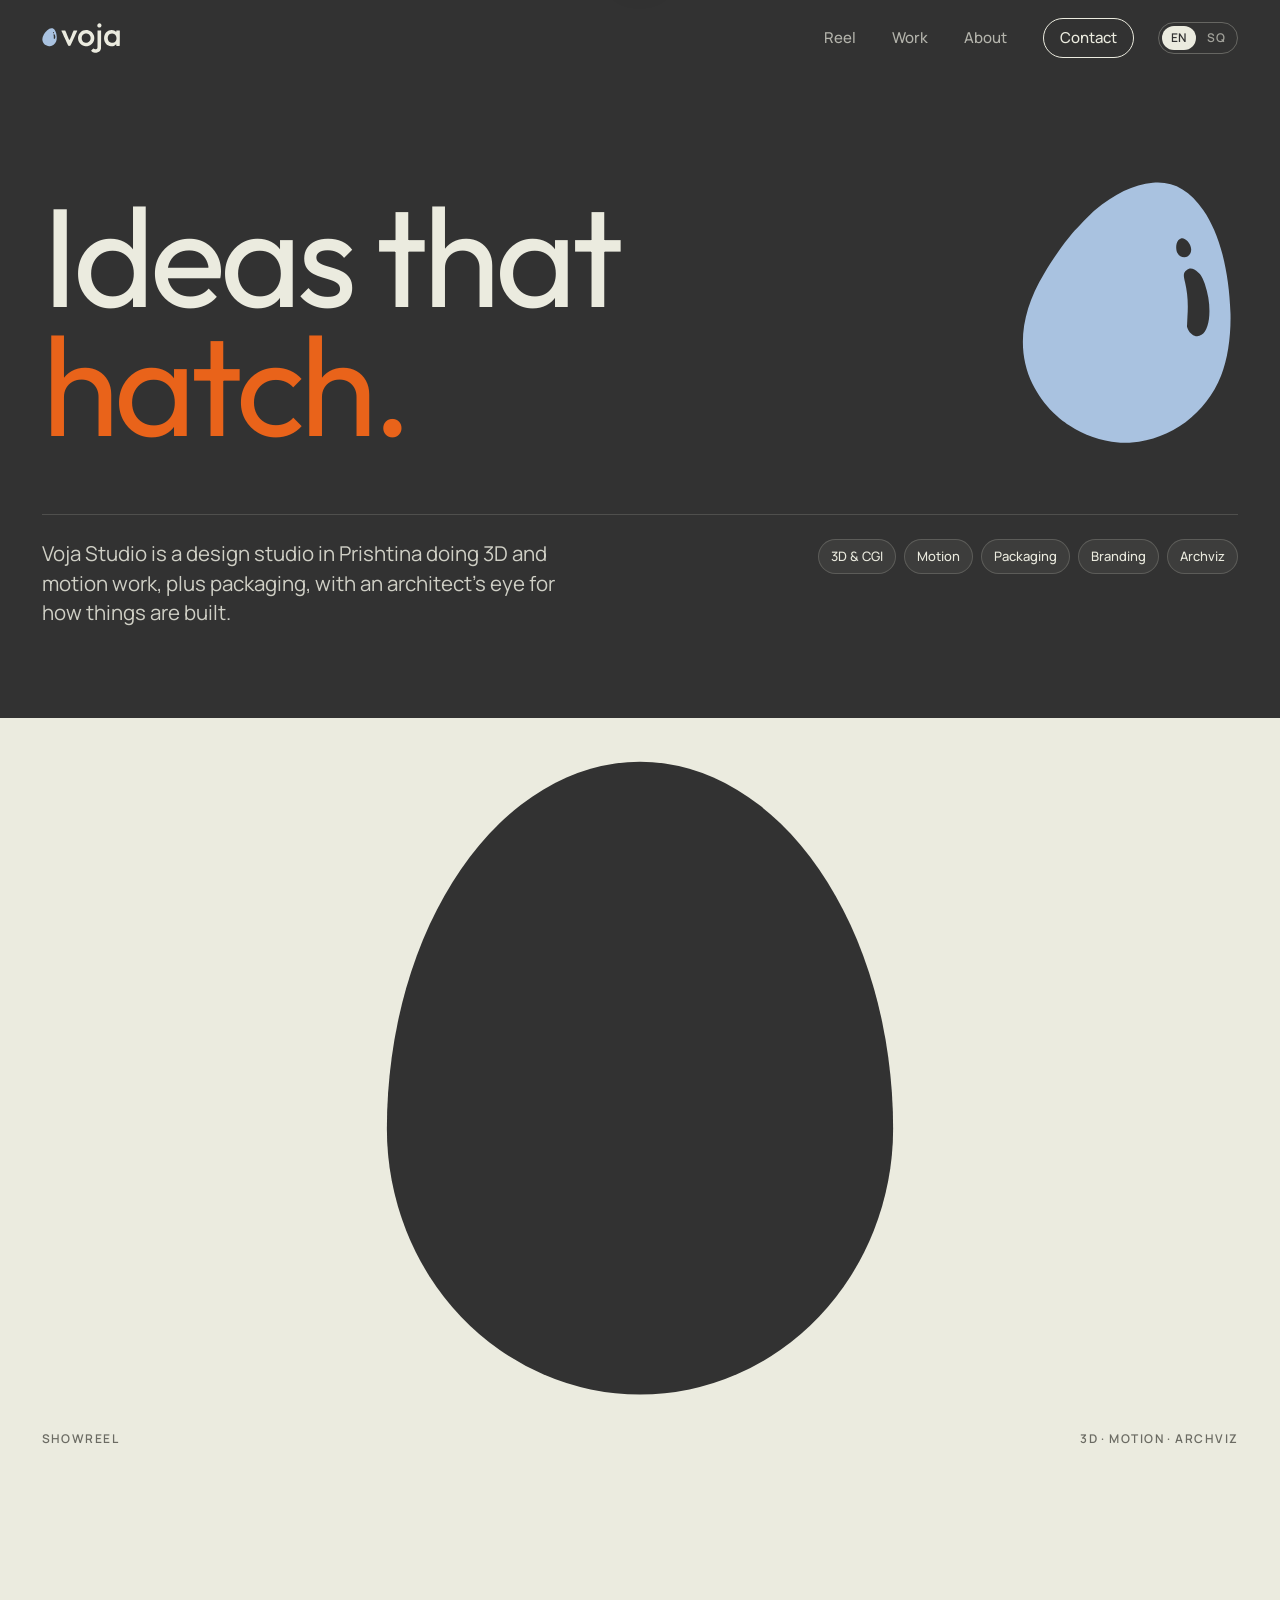
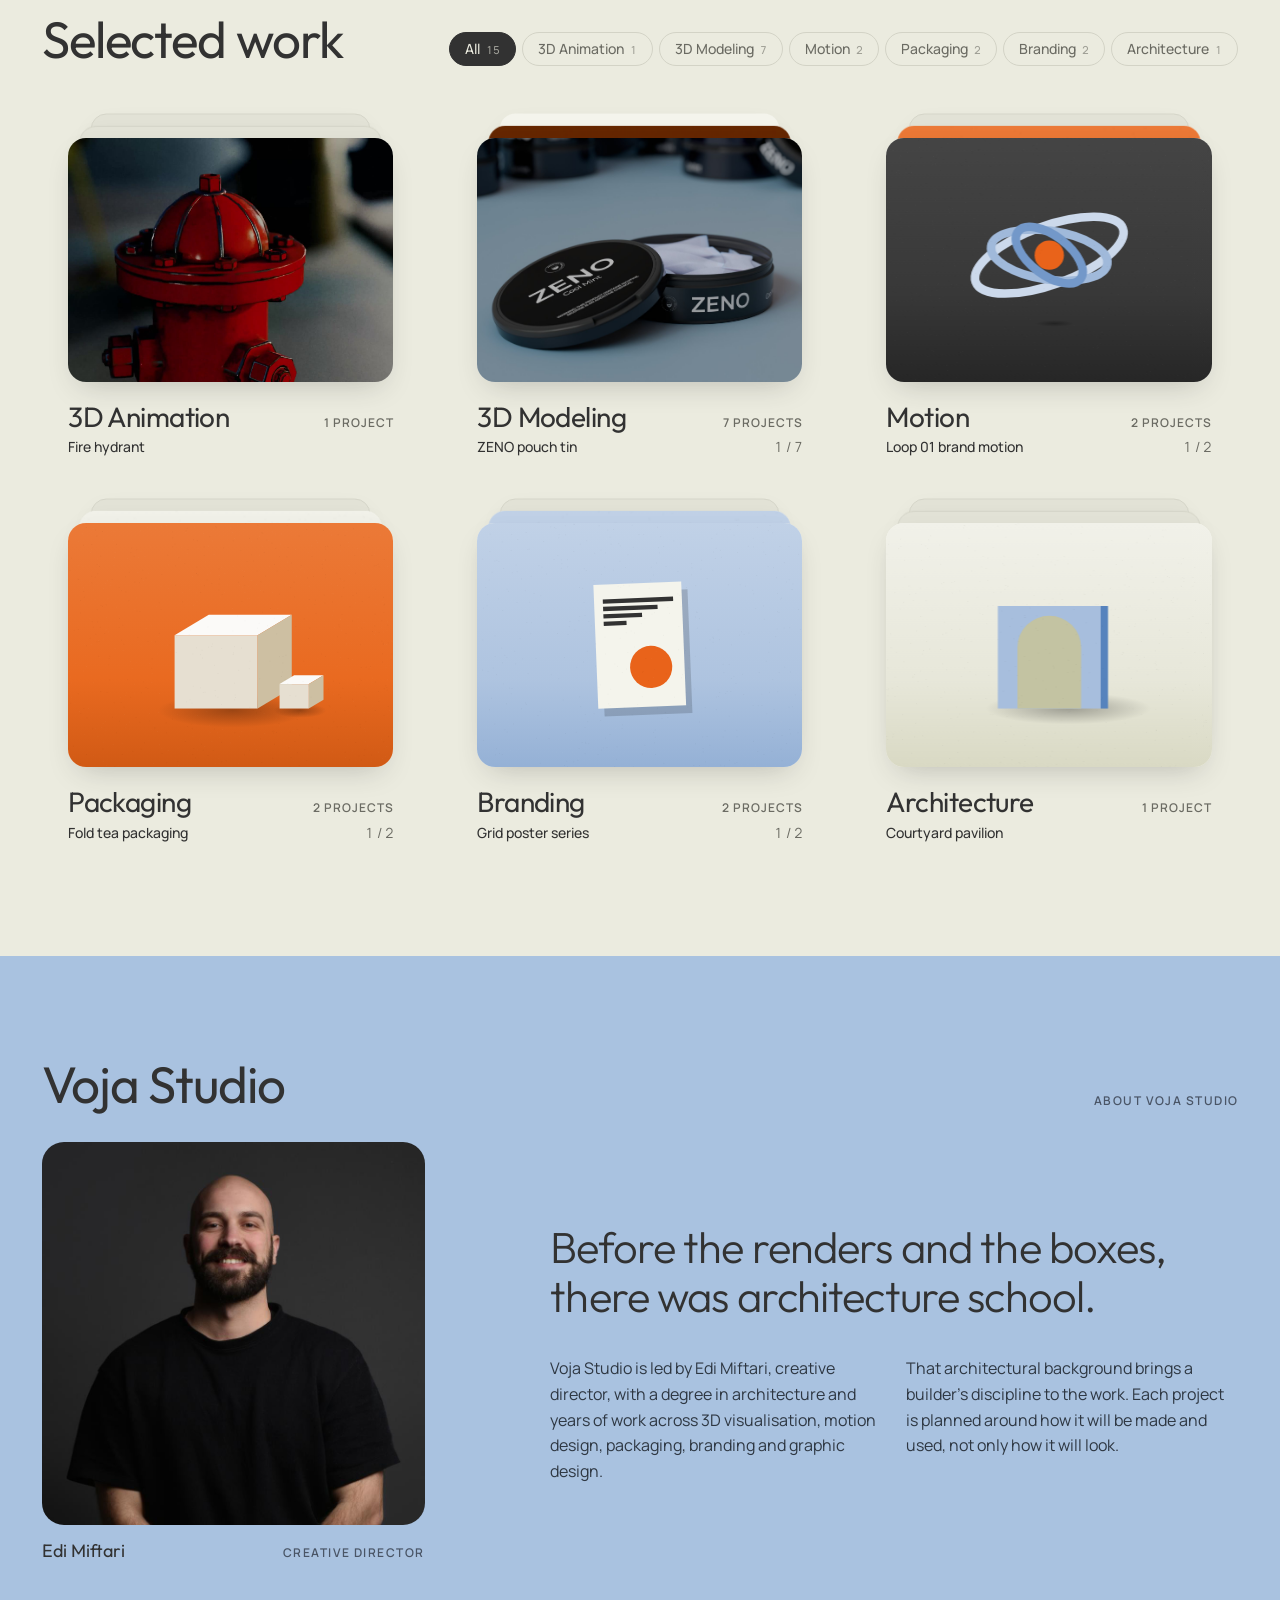
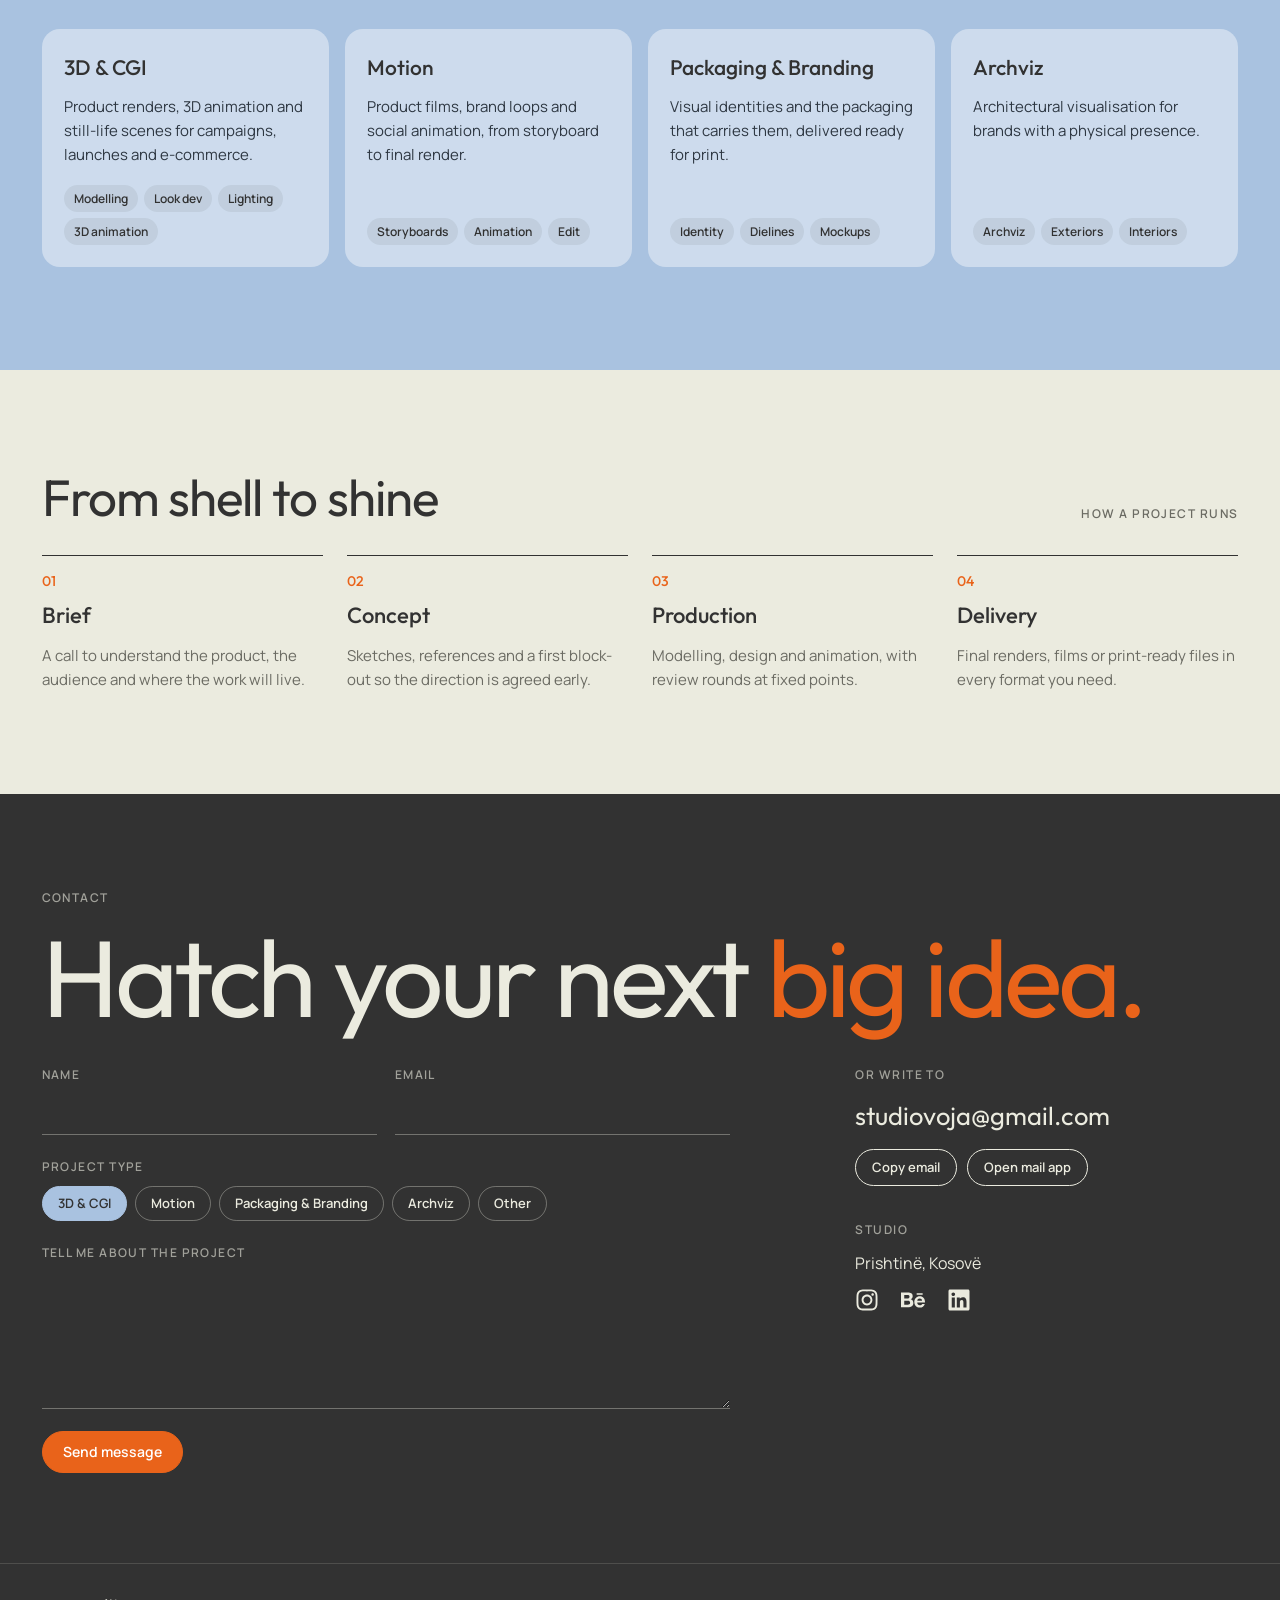
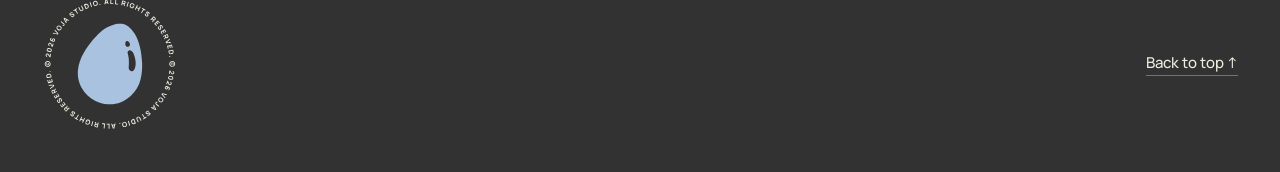
==== commit 1842a24f: "Neat deck stacks with a front-first ripple The cards behind sit straight and centred, peeking above " ====
--- a/index.html
+++ b/index.html
@@ -28,7 +28,7 @@
 <link rel="preconnect" href="https://fonts.googleapis.com">
 <link rel="preconnect" href="https://fonts.gstatic.com" crossorigin>
 <link rel="stylesheet" href="https://fonts.googleapis.com/css2?family=Outfit:wght@300;400;500;600&family=Manrope:wght@400;500;600;700&display=swap">
-<link rel="stylesheet" href="css/style.css?v=58">
+<link rel="stylesheet" href="css/style.css?v=62">
 </head>
 <body>
 <div id="intro" aria-hidden="true">
@@ -216,7 +216,7 @@
   <div class="reel-frame" id="reel-frame"></div>
 </div>
 <script src="js/projects.js?v=51"></script>
-<script src="js/main.js?v=59"></script>
+<script src="js/main.js?v=63"></script>
 <!-- visitor stats: GoatCounter, cookie-free. Dashboard: https://vojastudio.goatcounter.com -->
 <script data-goatcounter="https://vojastudio.goatcounter.com/count" async src="//gc.zgo.at/count.js"></script>
 </body>
--- a/css/style.css
+++ b/css/style.css
@@ -103,7 +103,7 @@
 
 /* ---------- work stacks: one pile of covers per category; hover fans the pile open ---------- */
 main{overflow-x:clip}   /* tilted and thrown stack cards never cause sideways scrolling (clipped at the screen edge, not the section) */
-.stacks{display:grid; grid-template-columns:repeat(3,minmax(0,1fr)); gap:clamp(36px,4vw,56px) clamp(20px,2.4vw,36px); padding-top:14px}
+.stacks{display:grid; grid-template-columns:repeat(3,minmax(0,1fr)); gap:clamp(48px,5vw,72px) clamp(20px,2.4vw,36px); padding-top:40px}
 .stacks[hidden]{display:none}
 .stack{text-decoration:none; color:inherit; display:flex; flex-direction:column; gap:20px; min-width:0; padding-inline:7%}   /* a little smaller than the column */
 .stack .pile{position:relative; z-index:1; aspect-ratio:4/3; touch-action:pan-y; user-select:none; -webkit-user-select:none; cursor:grab; transition:transform .45s cubic-bezier(.2,.7,.1,1)}
@@ -111,28 +111,33 @@
 .stack:hover .pile, .stack.lift .pile{transform:scale(1.1); z-index:10}
 .stack .pile:active{cursor:grabbing}
 .stack .sheet{position:absolute; inset:0; border-radius:18px; overflow:hidden; background:var(--sheet);
-  box-shadow:0 12px 30px -12px rgba(50,50,50,.28); transition:transform .55s cubic-bezier(.2,.7,.1,1), opacity .4s}
+  box-shadow:0 12px 30px -12px rgba(50,50,50,.28); transition:transform .7s cubic-bezier(.2,.7,.1,1), opacity .5s}
 .stack .sheet img, .stack .sheet video{-webkit-user-drag:none; pointer-events:none}
 .stack .s1, .stack .s2{will-change:transform}
 .stack .sheet.drag{transition:none}                                   /* follows the finger exactly */
 .stack .sheet.fly{z-index:5; opacity:1; transition:transform .34s cubic-bezier(.25,.6,.35,1)}  /* thrown off the pile, stays on top until it's gone */
 /* the stacks keep their motion even when the computer asks for reduced motion (like the egg and the seal) */
 @media (prefers-reduced-motion:reduce){
-  .stack .sheet{transition:transform .55s cubic-bezier(.2,.7,.1,1), opacity .4s!important}
+  .stack .sheet{transition:transform .7s cubic-bezier(.2,.7,.1,1), opacity .5s!important}
   .stack .sheet.drag{transition:none!important}
   .stack .sheet.fly{transition:transform .34s cubic-bezier(.25,.6,.35,1)!important}
+  .stack .s2{transition-delay:.1s!important} .stack .s3, .stack .s4{transition-delay:.2s!important}
+  .stack .sheet.drag, .stack .sheet.fly{transition-delay:0s!important}
   .stack .view{transition:.3s!important}
   .stack .pile{transition:transform .45s cubic-bezier(.2,.7,.1,1)!important}
 }
 .stack .sheet img, .stack .sheet video, .stack .sheet canvas{width:100%; height:100%; object-fit:cover; display:block}
 .stack .sheet.blank{background:#E2E2D6; border:1px solid var(--rule)}
 .stack .s1{z-index:3}
-.stack .s2{z-index:2; transform:translate(-2.5%,-4%) rotate(-3deg)}
-.stack .s3{z-index:1; transform:translate(3%,-6.5%) rotate(3.5deg)}
-.stack .s4{z-index:0; opacity:0; transform:translate(3%,-6.5%) rotate(3.5deg)}   /* further down the pile, out of sight */
-.stack:hover .s1, .stack:focus-visible .s1{transform:translateY(-6px) rotate(-1deg)}
-.stack:hover .s2, .stack:focus-visible .s2{transform:translate(-9%,-6%) rotate(-7deg)}
-.stack:hover .s3, .stack:focus-visible .s3{transform:translate(9%,-9%) rotate(7deg)}
+.stack .s2{z-index:2; transform:translateY(-8.5%) scale(.93)}   /* a neat deck: the cards behind sit straight, centred, peeking out above */
+.stack .s3{z-index:1; transform:translateY(-17%) scale(.86)}
+.stack .s4{z-index:0; opacity:0; transform:translateY(-17%) scale(.86)}   /* further down the pile, out of sight */
+.stack:hover .s1, .stack:focus-visible .s1{transform:translateY(-8px)}   /* hover: the deck spreads a little further, still in line */
+.stack:hover .s2, .stack:focus-visible .s2{transform:translateY(-13.5%) scale(.93)}
+.stack:hover .s3, .stack:focus-visible .s3{transform:translateY(-26%) scale(.86)}
+/* the deck always moves as a ripple from the front card: the ones behind follow a beat later */
+.stack .s2{transition-delay:.1s} .stack .s3, .stack .s4{transition-delay:.2s}
+.stack .sheet.drag, .stack .sheet.fly{transition-delay:0s}
 .stack .view{position:absolute; z-index:4; right:14px; bottom:14px; font-size:13px; font-weight:600; background:var(--parchment); color:var(--ink);
   border-radius:999px; padding:7px 13px; opacity:0; transform:translateY(6px); transition:.3s}
 .stack:hover .view, .stack:focus-visible .view{opacity:1; transform:none}
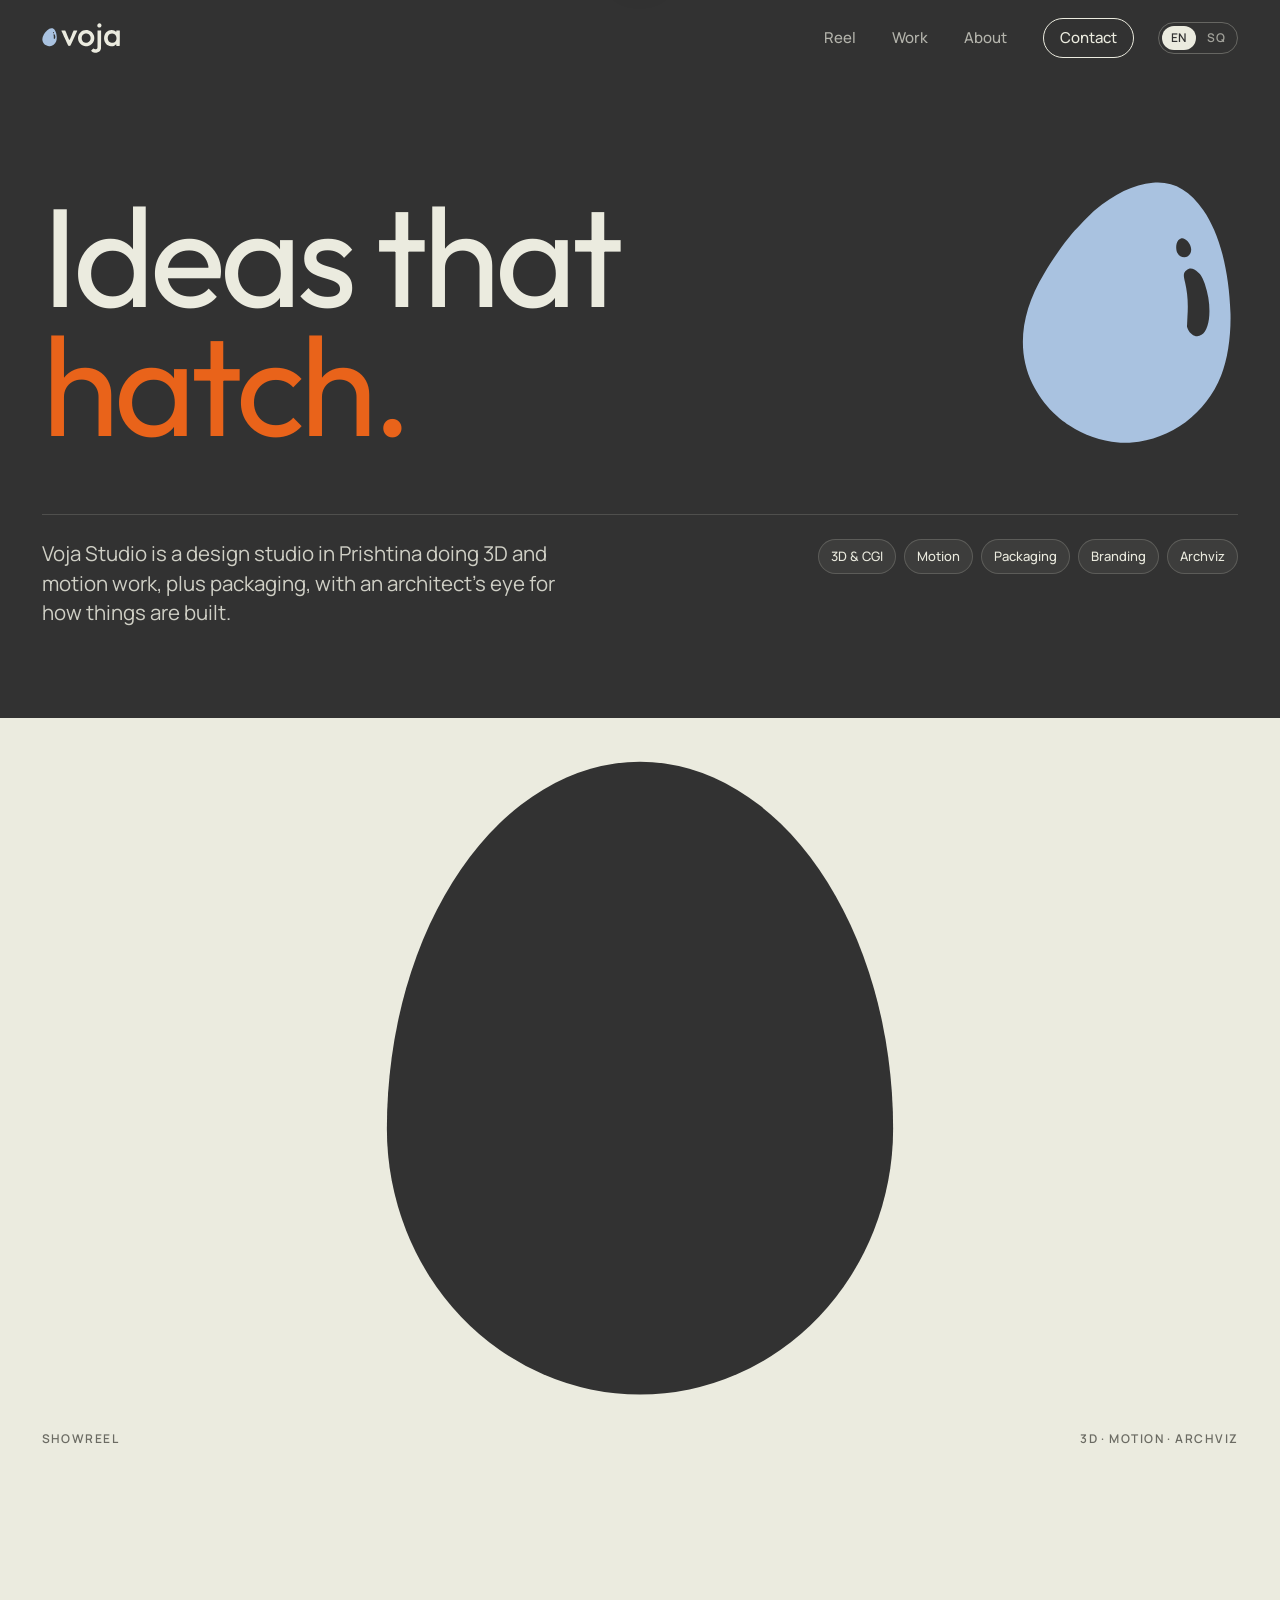
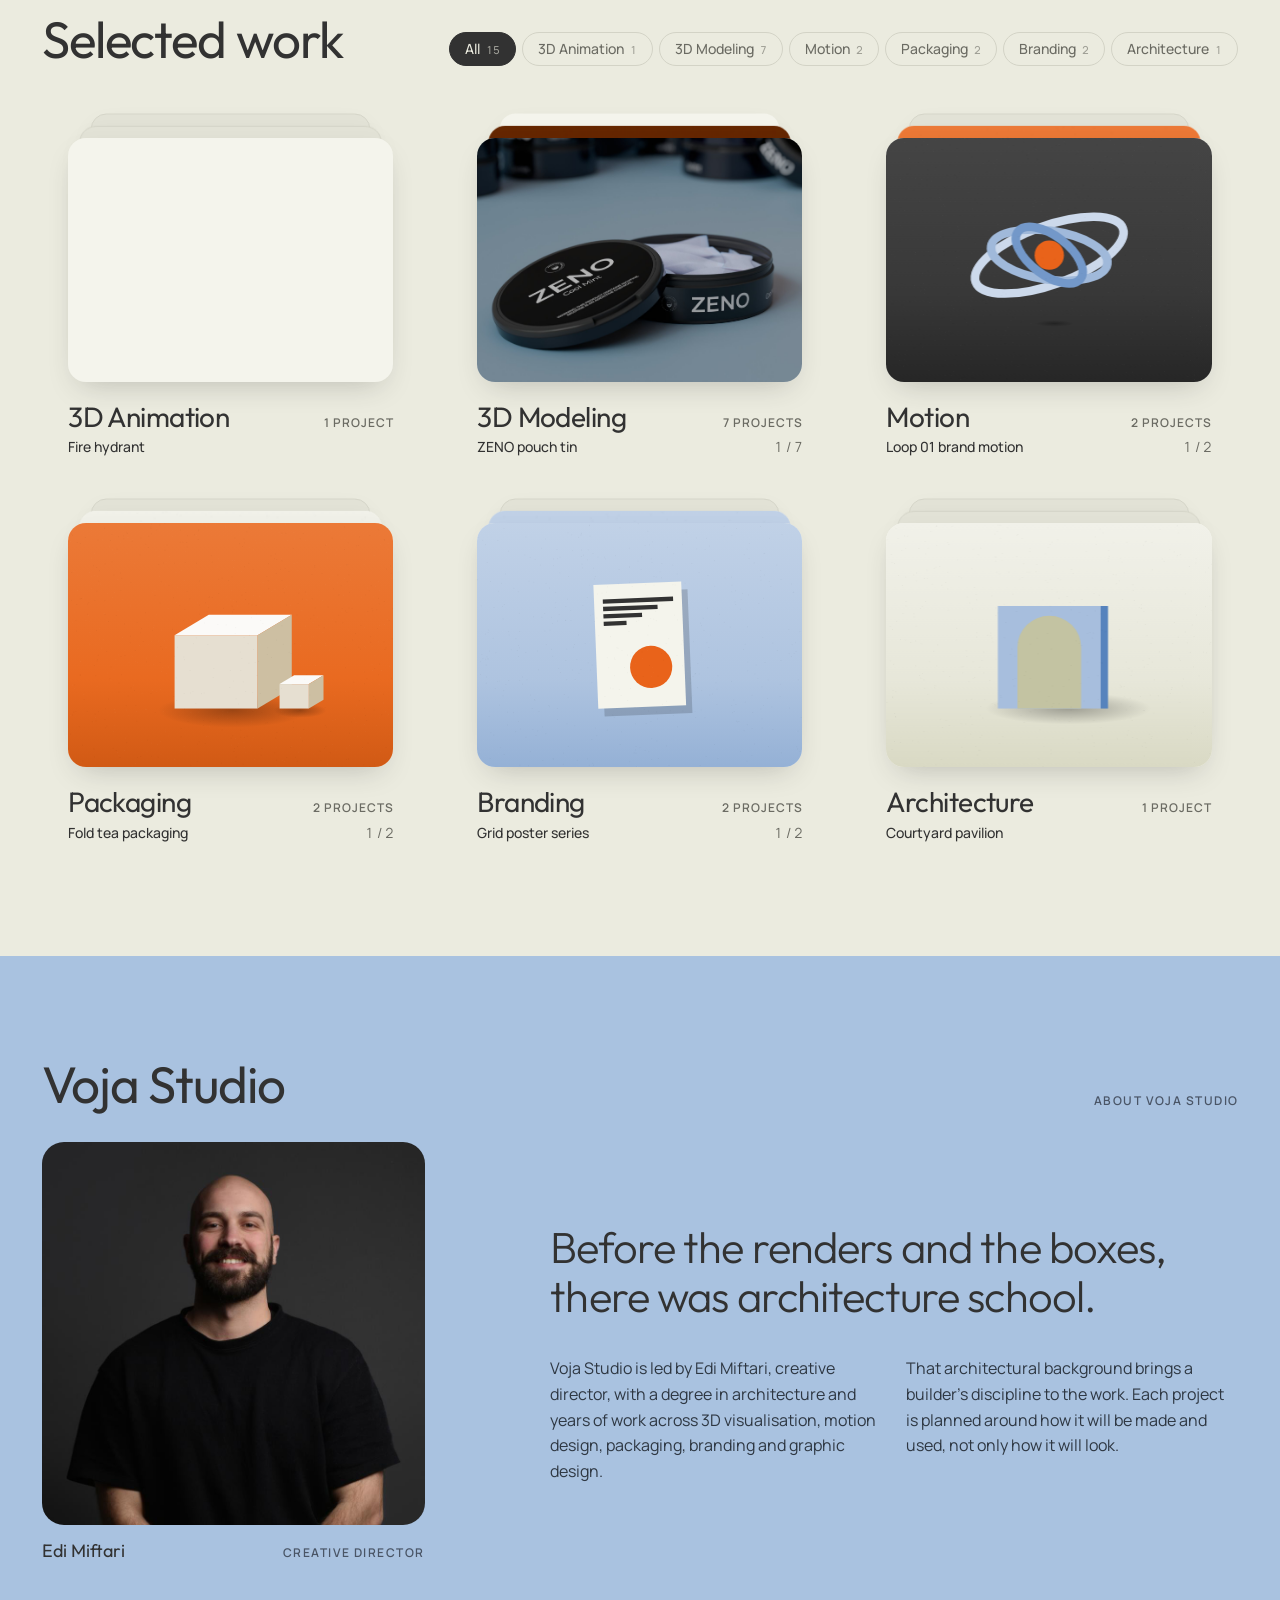
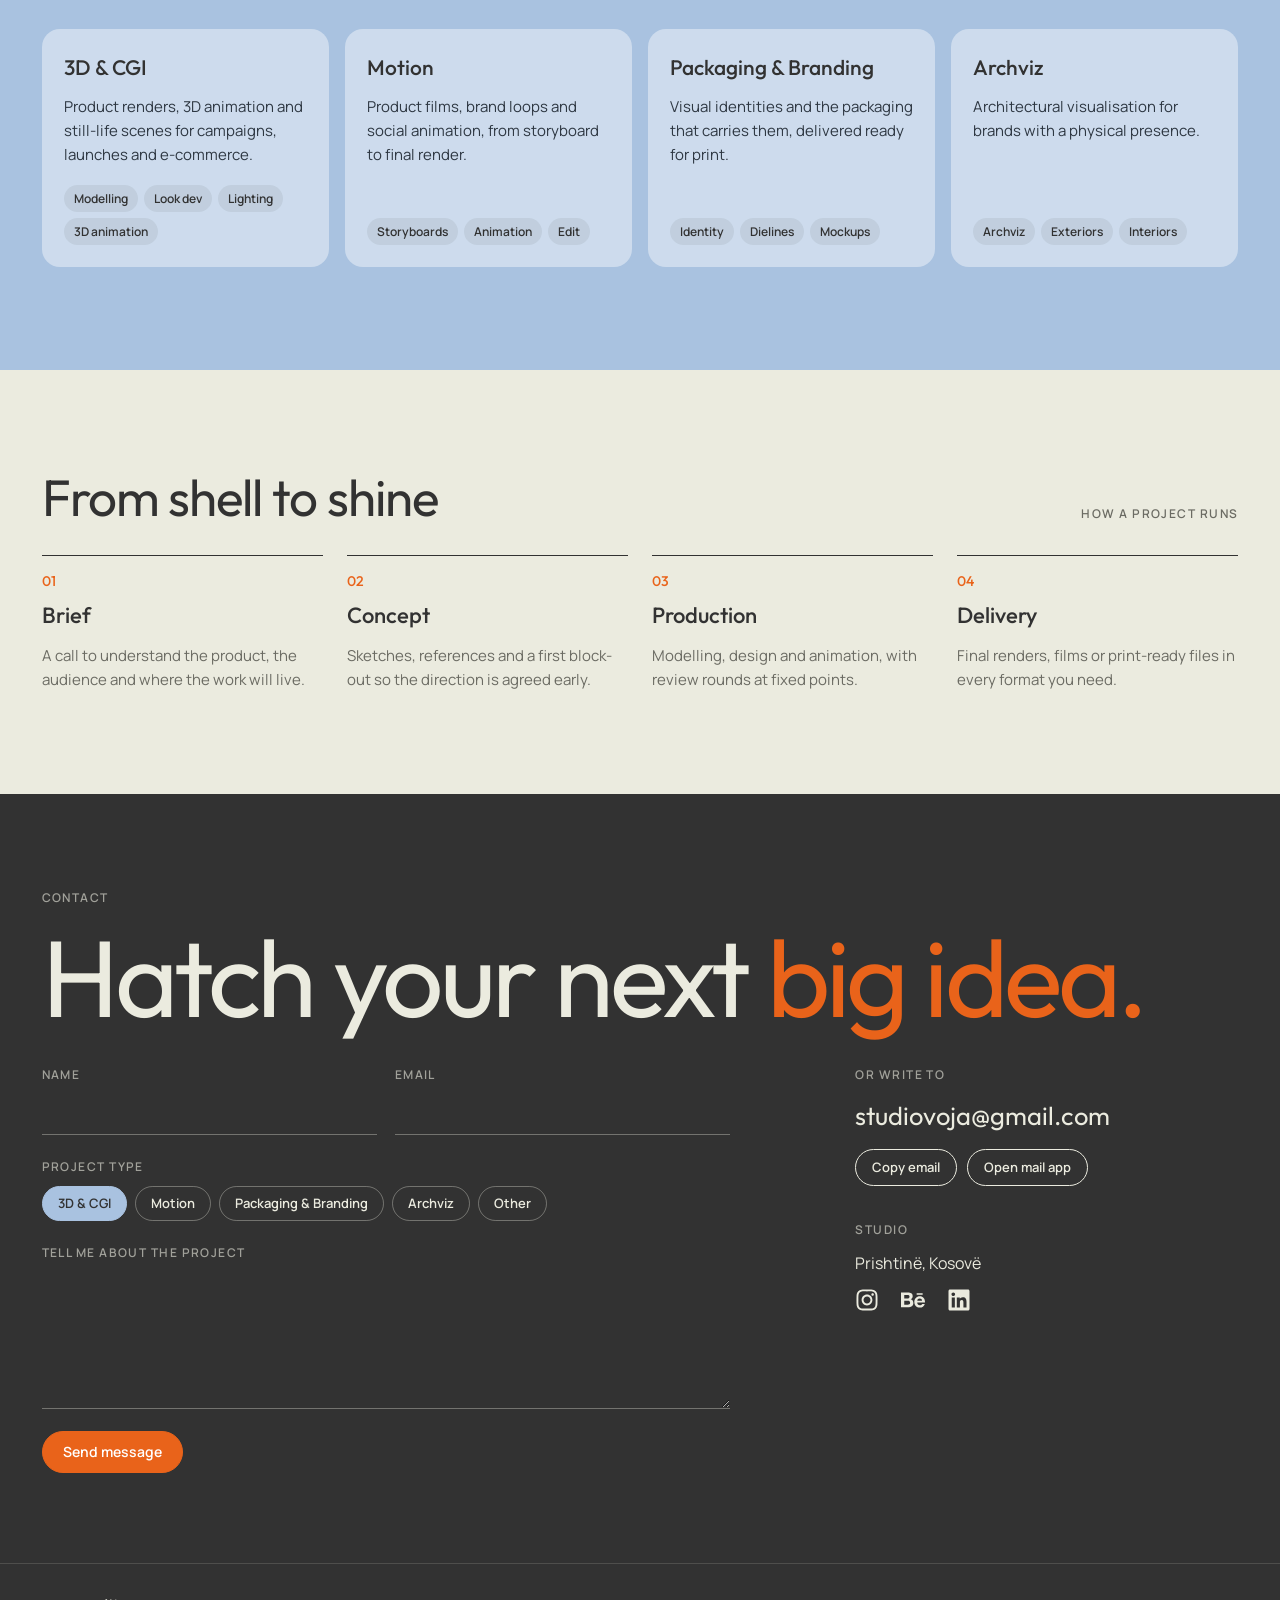
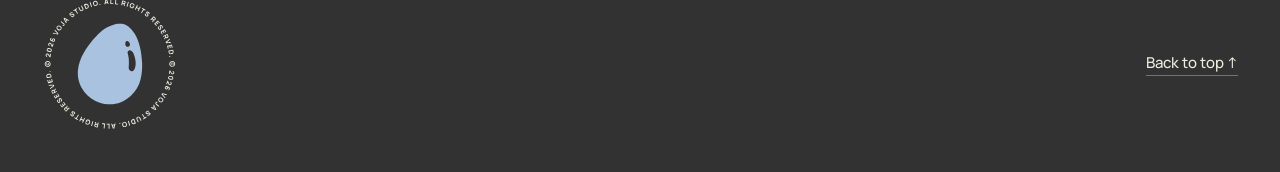
==== commit 3133a45f: "Phones: stacks open with the front-first ripple when scrolled to the middle No hover on touch screen" ====
--- a/index.html
+++ b/index.html
@@ -28,7 +28,7 @@
 <link rel="preconnect" href="https://fonts.googleapis.com">
 <link rel="preconnect" href="https://fonts.gstatic.com" crossorigin>
 <link rel="stylesheet" href="https://fonts.googleapis.com/css2?family=Outfit:wght@300;400;500;600&family=Manrope:wght@400;500;600;700&display=swap">
-<link rel="stylesheet" href="css/style.css?v=62">
+<link rel="stylesheet" href="css/style.css?v=63">
 </head>
 <body>
 <div id="intro" aria-hidden="true">
@@ -216,7 +216,7 @@
   <div class="reel-frame" id="reel-frame"></div>
 </div>
 <script src="js/projects.js?v=51"></script>
-<script src="js/main.js?v=63"></script>
+<script src="js/main.js?v=64"></script>
 <!-- visitor stats: GoatCounter, cookie-free. Dashboard: https://vojastudio.goatcounter.com -->
 <script data-goatcounter="https://vojastudio.goatcounter.com/count" async src="//gc.zgo.at/count.js"></script>
 </body>
--- a/css/style.css
+++ b/css/style.css
@@ -132,9 +132,10 @@
 .stack .s2{z-index:2; transform:translateY(-8.5%) scale(.93)}   /* a neat deck: the cards behind sit straight, centred, peeking out above */
 .stack .s3{z-index:1; transform:translateY(-17%) scale(.86)}
 .stack .s4{z-index:0; opacity:0; transform:translateY(-17%) scale(.86)}   /* further down the pile, out of sight */
-.stack:hover .s1, .stack:focus-visible .s1{transform:translateY(-8px)}   /* hover: the deck spreads a little further, still in line */
-.stack:hover .s2, .stack:focus-visible .s2{transform:translateY(-13.5%) scale(.93)}
-.stack:hover .s3, .stack:focus-visible .s3{transform:translateY(-26%) scale(.86)}
+.stack:hover .s1, .stack:focus-visible .s1, .stack.spread .s1{transform:translateY(-8px)}   /* hover: the deck spreads a little further, still in line */
+.stack:hover .s2, .stack:focus-visible .s2, .stack.spread .s2{transform:translateY(-13.5%) scale(.93)}
+.stack:hover .s3, .stack:focus-visible .s3, .stack.spread .s3{transform:translateY(-26%) scale(.86)}
+/* phones have no hover: the deck opens like this when the stack scrolls into the middle of the screen (.spread, set in main.js) */
 /* the deck always moves as a ripple from the front card: the ones behind follow a beat later */
 .stack .s2{transition-delay:.1s} .stack .s3, .stack .s4{transition-delay:.2s}
 .stack .sheet.drag, .stack .sheet.fly{transition-delay:0s}
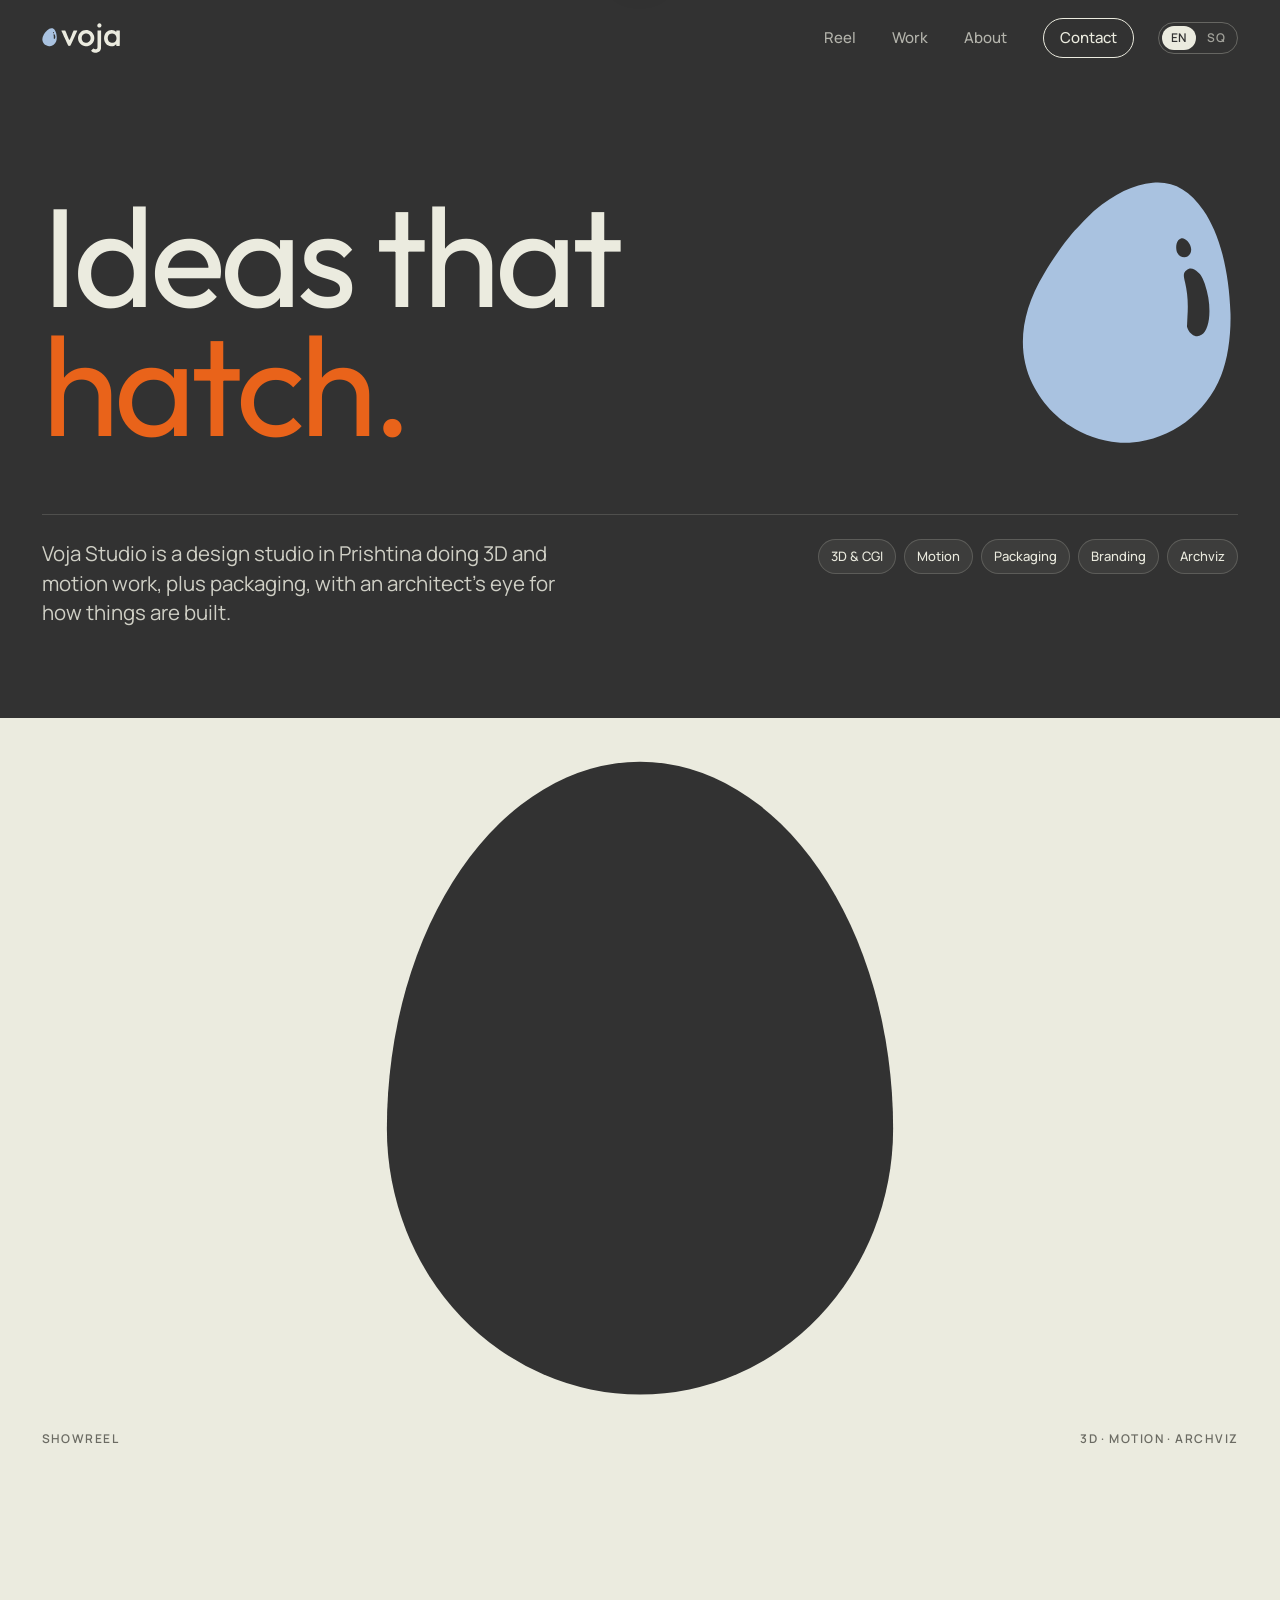
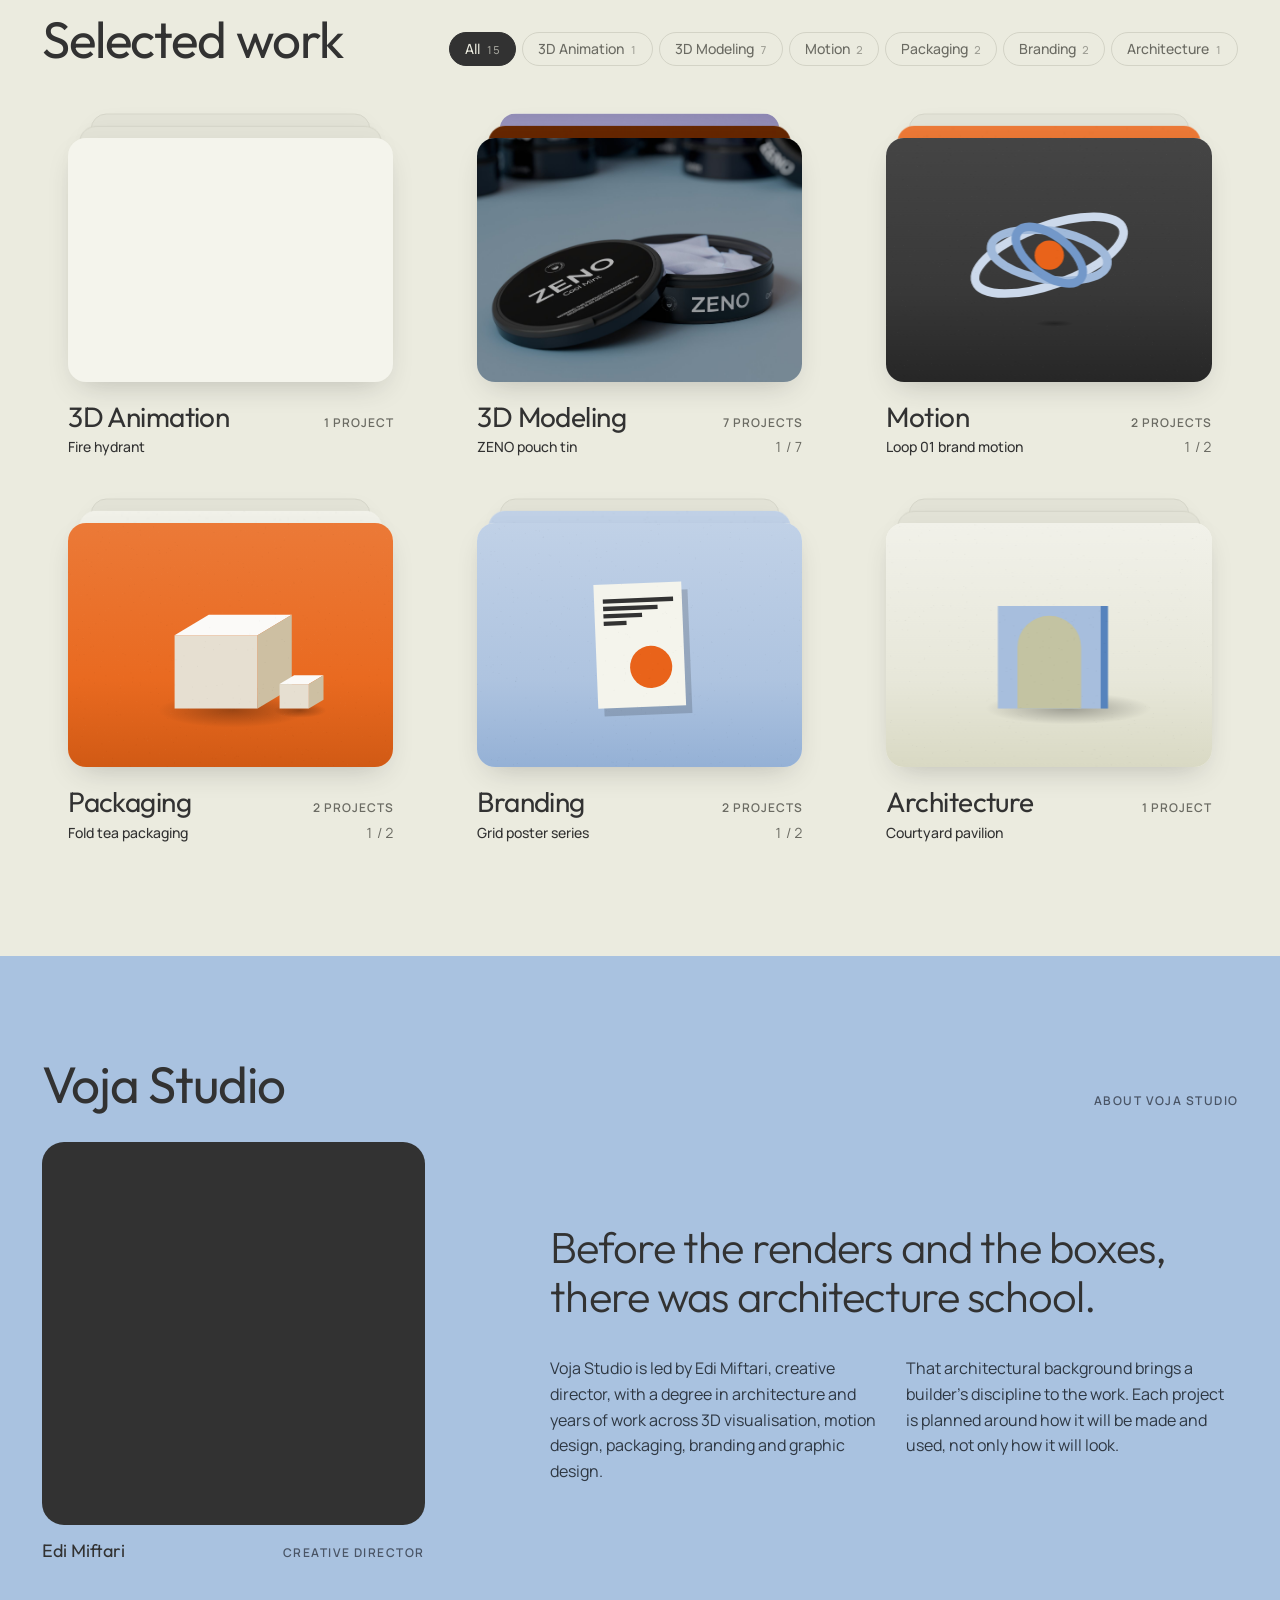
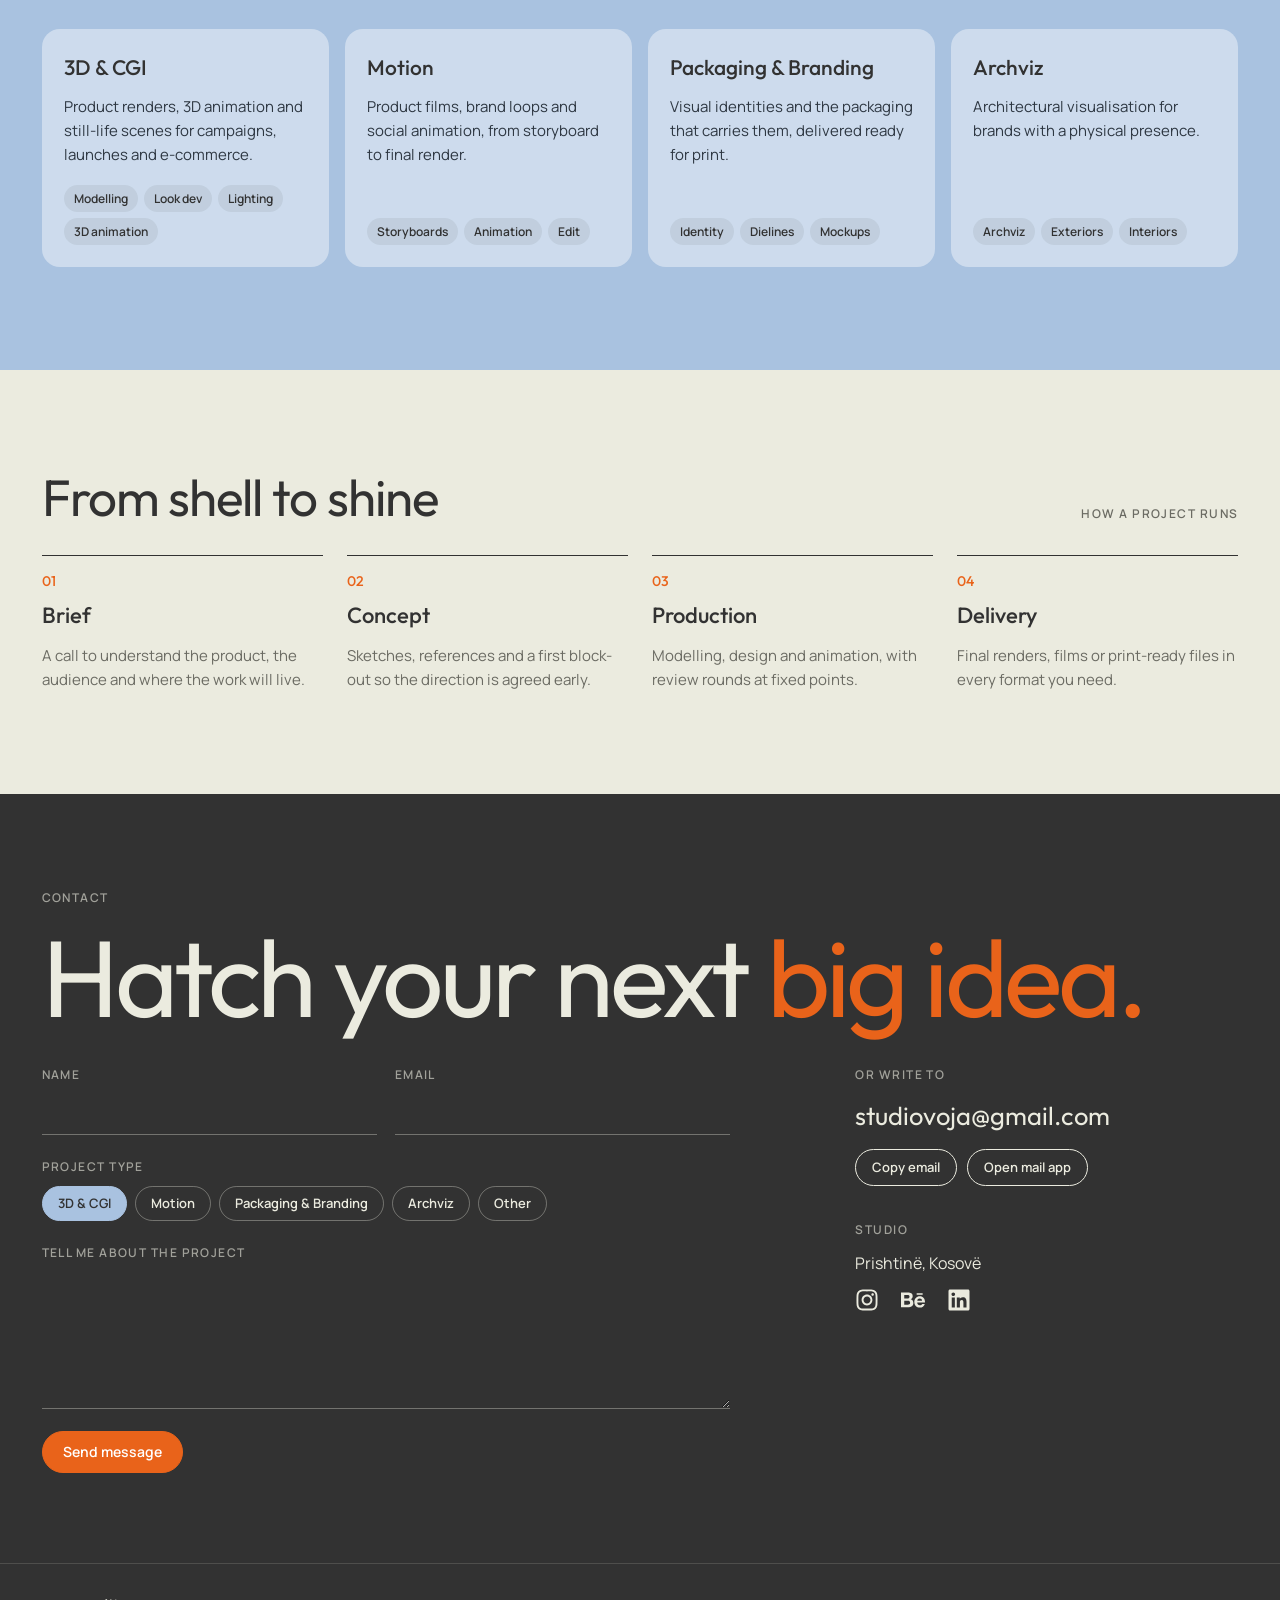
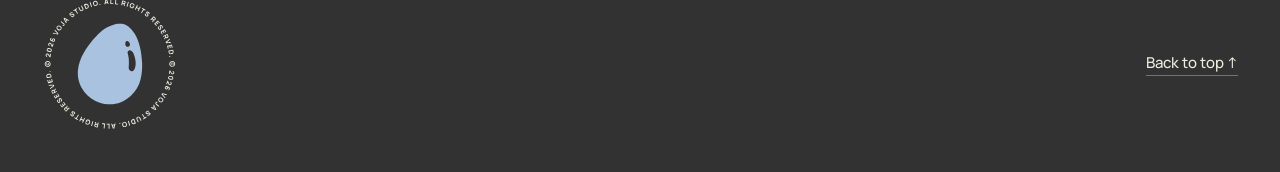
==== commit c5669912: "Project pages: next/previous navigation and full screen with rotation Swipe sideways on phones, side" ====
--- a/index.html
+++ b/index.html
@@ -28,7 +28,7 @@
 <link rel="preconnect" href="https://fonts.googleapis.com">
 <link rel="preconnect" href="https://fonts.gstatic.com" crossorigin>
 <link rel="stylesheet" href="https://fonts.googleapis.com/css2?family=Outfit:wght@300;400;500;600&family=Manrope:wght@400;500;600;700&display=swap">
-<link rel="stylesheet" href="css/style.css?v=63">
+<link rel="stylesheet" href="css/style.css?v=65">
 </head>
 <body>
 <div id="intro" aria-hidden="true">
@@ -200,9 +200,15 @@
 <div class="overlay" id="overlay" hidden role="dialog" aria-modal="true" aria-labelledby="p-title">
   <div class="bar"><div class="wrap">
     <a class="logo" href="/" aria-label="Voja Studio, home"><svg viewBox="0 0 2402 922" aria-hidden="true"><g class="egg"><path class="shell" fill-rule="evenodd" d="M214 715C177 712 141 700 110 679C95 669 88 663 75 651C56 632 43 613 31 590C-3 520 5 438 56 354C73 325 96 292 116 268C127 256 153 229 164 219C205 184 247 164 288 160C331 156 366 175 396 219C431 270 451 347 454 440C455 489 448 537 434 572C402 653 327 709 243 715C228 716 229 716 214 715ZM392 485C403 478 409 459 409 434C409 415 406 397 399 376C394 363 392 358 385 352C376 343 367 341 360 347C353 352 353 358 357 373C362 395 364 416 362 446L361 468L363 473C369 486 382 492 392 485ZM363 317C368 313 370 309 370 302C369 288 356 276 348 279C344 280 340 285 339 290C337 296 338 307 341 311C345 319 356 322 363 317Z"/></g><g class="word"><path fill-rule="evenodd" d="M1620 912C1579 907 1547 891 1516 860L1508 851L1543 816L1578 780L1585 787C1600 804 1617 810 1642 810C1656 810 1665 808 1676 802C1686 797 1697 787 1701 778C1707 764 1707 785 1707 493L1707 228L1762 228L1817 228L1817 492C1817 669 1817 760 1816 767C1813 797 1805 821 1790 842C1782 855 1761 876 1749 884C1727 898 1703 908 1677 911C1665 913 1633 913 1620 912ZM1334 714C1254 707 1183 662 1142 593C1123 561 1113 528 1109 490C1107 475 1108 440 1110 426C1119 374 1141 329 1179 291C1230 241 1294 216 1366 218C1386 219 1400 221 1417 225C1500 243 1569 305 1595 386C1604 413 1607 435 1607 466C1607 497 1604 518 1595 546C1569 624 1502 687 1422 707C1394 714 1363 716 1334 714ZM2120 714C2092 712 2065 705 2040 693C1974 660 1926 596 1913 520C1909 499 1908 482 1908 459C1909 416 1917 384 1934 348C1948 322 1962 302 1984 280C2028 238 2085 216 2146 218C2198 220 2239 237 2273 270L2283 280L2283 259L2284 238L2286 235C2291 228 2291 228 2338 228C2380 228 2381 228 2384 230C2387 231 2389 234 2390 236L2392 240L2392 466C2392 693 2392 694 2390 697C2389 699 2387 701 2384 703L2380 705L2336 705L2294 704L2290 702C2284 698 2283 694 2283 673L2283 654L2274 663C2258 678 2244 687 2225 696C2195 710 2156 717 2120 714ZM811 703C807 701 820 728 698 462C622 295 598 241 598 239C598 236 599 234 601 231L605 228L656 228C713 228 712 228 715 234C716 235 743 298 775 373C807 448 834 510 835 512C838 517 847 517 851 512C852 511 879 448 912 373C944 298 971 236 972 234C975 228 974 228 1028 228L1077 228L1081 231C1083 234 1084 236 1084 239C1084 241 1059 298 979 472C887 674 874 702 872 703C869 705 866 705 841 705C818 705 813 705 811 703ZM2178 610C2206 605 2229 594 2249 574C2276 547 2290 511 2290 467C2290 413 2269 368 2231 343C2209 329 2185 322 2156 322C2102 322 2060 347 2037 393C2024 418 2019 445 2021 479C2025 548 2071 602 2135 610C2145 611 2167 611 2178 610ZM1388 606C1430 597 1463 571 1481 534C1500 493 1500 440 1481 400C1465 366 1434 340 1400 330C1371 321 1333 322 1307 332C1269 347 1240 377 1228 415C1223 431 1221 445 1221 466C1221 500 1228 527 1246 552C1265 582 1299 603 1336 608C1348 609 1378 608 1388 606ZM1749 139C1731 135 1715 123 1706 105C1701 96 1700 88 1700 76C1700 56 1705 41 1719 28C1732 15 1745 10 1764 10C1788 10 1805 18 1817 36C1823 44 1826 51 1828 62C1835 98 1813 132 1780 140C1771 141 1758 141 1749 139Z"/></g></svg></a>
+    <div class="p-pager" id="p-pager">
+      <button type="button" class="pg-prev" aria-label="Previous project">‹</button><span class="pg-count" id="p-count"></span><button type="button" class="pg-next" aria-label="Next project">›</button>
+    </div>
     <button class="x" id="close" type="button"><span data-l="en">Close</span><span data-l="sq">Mbyll</span> ✕</button>
   </div></div>
-  <div class="wrap">
+  <!-- big side arrows (computers) for the previous / next project in the same category -->
+  <button type="button" class="p-edge pg-prev" aria-label="Previous project">‹</button>
+  <button type="button" class="p-edge pg-next" aria-label="Next project">›</button>
+  <div class="wrap" id="p-body">
     <div class="p-head"><span class="label" id="p-cat"></span><h2 id="p-title"></h2><p class="desc" id="p-desc"></p></div>
     <div class="specs" id="p-specs"></div>
     <div class="gallery" id="p-gallery"></div>
@@ -216,7 +222,7 @@
   <div class="reel-frame" id="reel-frame"></div>
 </div>
 <script src="js/projects.js?v=51"></script>
-<script src="js/main.js?v=64"></script>
+<script src="js/main.js?v=66"></script>
 <!-- visitor stats: GoatCounter, cookie-free. Dashboard: https://vojastudio.goatcounter.com -->
 <script data-goatcounter="https://vojastudio.goatcounter.com/count" async src="//gc.zgo.at/count.js"></script>
 </body>
--- a/css/style.css
+++ b/css/style.css
@@ -210,6 +210,18 @@
 .overlay .bar{position:sticky; top:0; background:var(--parchment); z-index:2}
 .overlay .bar .wrap{display:flex; justify-content:space-between; align-items:center; padding-block:16px; gap:16px}
 .overlay .x{font:600 14px/1 var(--body); background:none; border:1.5px solid var(--ink); color:var(--ink); border-radius:999px; padding:10px 16px; cursor:pointer}
+/* next / previous project: counter with arrows in the bar, big side arrows on computers, sideways swipe on phones */
+.p-pager{display:flex; align-items:center; gap:2px; font:600 13px/1 var(--body); color:var(--muted)}
+.p-pager button{width:36px; height:36px; display:grid; place-items:center; padding:0 0 3px; border-radius:50%; border:1.5px solid var(--rule); background:none; color:var(--ink); font:400 22px/1 var(--body); cursor:pointer; transition:border-color .2s, background .2s, color .2s}
+.p-pager button:hover{border-color:var(--ink); background:var(--ink); color:var(--parchment)}
+.pg-count{min-width:48px; text-align:center; font-variant-numeric:tabular-nums}
+.p-edge{position:fixed; top:50%; z-index:3; width:54px; height:54px; margin-top:-27px; display:grid; place-items:center; padding:0 0 5px; border:0; border-radius:50%;
+  background:rgba(50,50,50,.78); color:#EBEBDF; font:300 32px/1 var(--body); cursor:pointer; box-shadow:0 8px 24px rgba(50,50,50,.18); transition:background .2s, transform .25s}
+.p-edge:hover{background:#E9631A; transform:scale(1.08)}
+.p-edge.pg-prev{left:max(16px, env(safe-area-inset-left, 0px))} .p-edge.pg-next{right:max(16px, env(safe-area-inset-right, 0px))}
+.overlay #p-body{touch-action:pan-y pinch-zoom}
+.overlay.single .p-pager, .overlay.single .p-edge{display:none}
+@media (hover:none){ .p-edge{display:none} }
 .p-head{display:grid; grid-template-columns:repeat(12,1fr); gap:24px; padding-block:40px 32px}
 .p-head .label{grid-column:1 / -1; color:var(--ginger)}
 .p-head h2{grid-column:1 / span 7; font-family:var(--display); font-weight:400; font-size:clamp(38px,5.4vw,80px); line-height:.98; letter-spacing:-.03em; margin:0; text-wrap:balance}
@@ -568,3 +580,25 @@
 .about .portrait:hover img{transform:rotate(-1.5deg) scale(1.015)}
 .about .portrait figcaption{display:flex; justify-content:space-between; align-items:baseline; gap:12px; font-family:var(--display); font-size:18px}
 @media (max-width:900px){ .about .portrait,.about .cols .big,.about .cols .side{grid-column:1 / -1; grid-row:auto} .about .portrait{max-width:420px} .about .cols .side{grid-template-columns:1fr} .about .cols{row-gap:24px} }
+
+/* ---------- full screen for project images, videos and before/after sliders ---------- */
+.gallery .g{position:relative}
+.fs-tools{position:absolute; top:12px; right:12px; z-index:4; display:flex; gap:8px}
+.fs-tools button{width:40px; height:40px; padding:0; display:grid; place-items:center; border:0; border-radius:50%; cursor:pointer;
+  background:rgba(50,50,50,.72); color:#EBEBDF; -webkit-backdrop-filter:blur(6px); backdrop-filter:blur(6px); transition:background .2s, transform .2s}
+.fs-tools button:hover{background:#E9631A; transform:scale(1.06)}
+.fs-tools svg{width:20px; height:20px; fill:none; stroke:currentColor; stroke-width:2; stroke-linecap:round; stroke-linejoin:round}
+.fs-tools .fs-rot{display:none}
+.gallery .g.is-full .fs-rot{display:grid}
+.gallery .g.real img{cursor:zoom-in}
+/* in full screen: the piece fills the screen on charcoal, whole (never cropped), in either orientation */
+.gallery .g.is-full{position:fixed; inset:0; z-index:60; width:100% !important; height:100% !important; max-width:none; margin:0;
+  aspect-ratio:auto !important; border-radius:0; background:#1E1E1E; display:flex; align-items:center; justify-content:center}
+.gallery .g.is-full img, .gallery .g.is-full video{width:100%; height:100%; max-width:none; max-height:none; object-fit:contain; border-radius:0; background:none; cursor:default}
+.gallery .g.compare.is-full .cmp-before, .gallery .g.compare.is-full .cmp-after{inset:0}
+.gallery .g.is-full figcaption{position:absolute; left:max(16px, env(safe-area-inset-left, 0px)); bottom:max(16px, env(safe-area-inset-bottom, 0px)); color:rgba(235,235,223,.8)}
+.gallery .g.is-full .fs-tools{top:max(14px, env(safe-area-inset-top, 0px)); right:max(14px, env(safe-area-inset-right, 0px))}
+.gallery .g.is-full .cmp-label{top:max(14px, env(safe-area-inset-top, 0px))}
+/* sliders already use the top-right (label) and bottom-right (speaker) corners, so their buttons sit bottom-left */
+.gallery .g.compare .fs-tools{top:auto; right:auto; bottom:14px; left:14px}
+.gallery .g.compare.is-full .fs-tools{top:auto; right:auto; bottom:max(14px, env(safe-area-inset-bottom, 0px)); left:max(14px, env(safe-area-inset-left, 0px))}
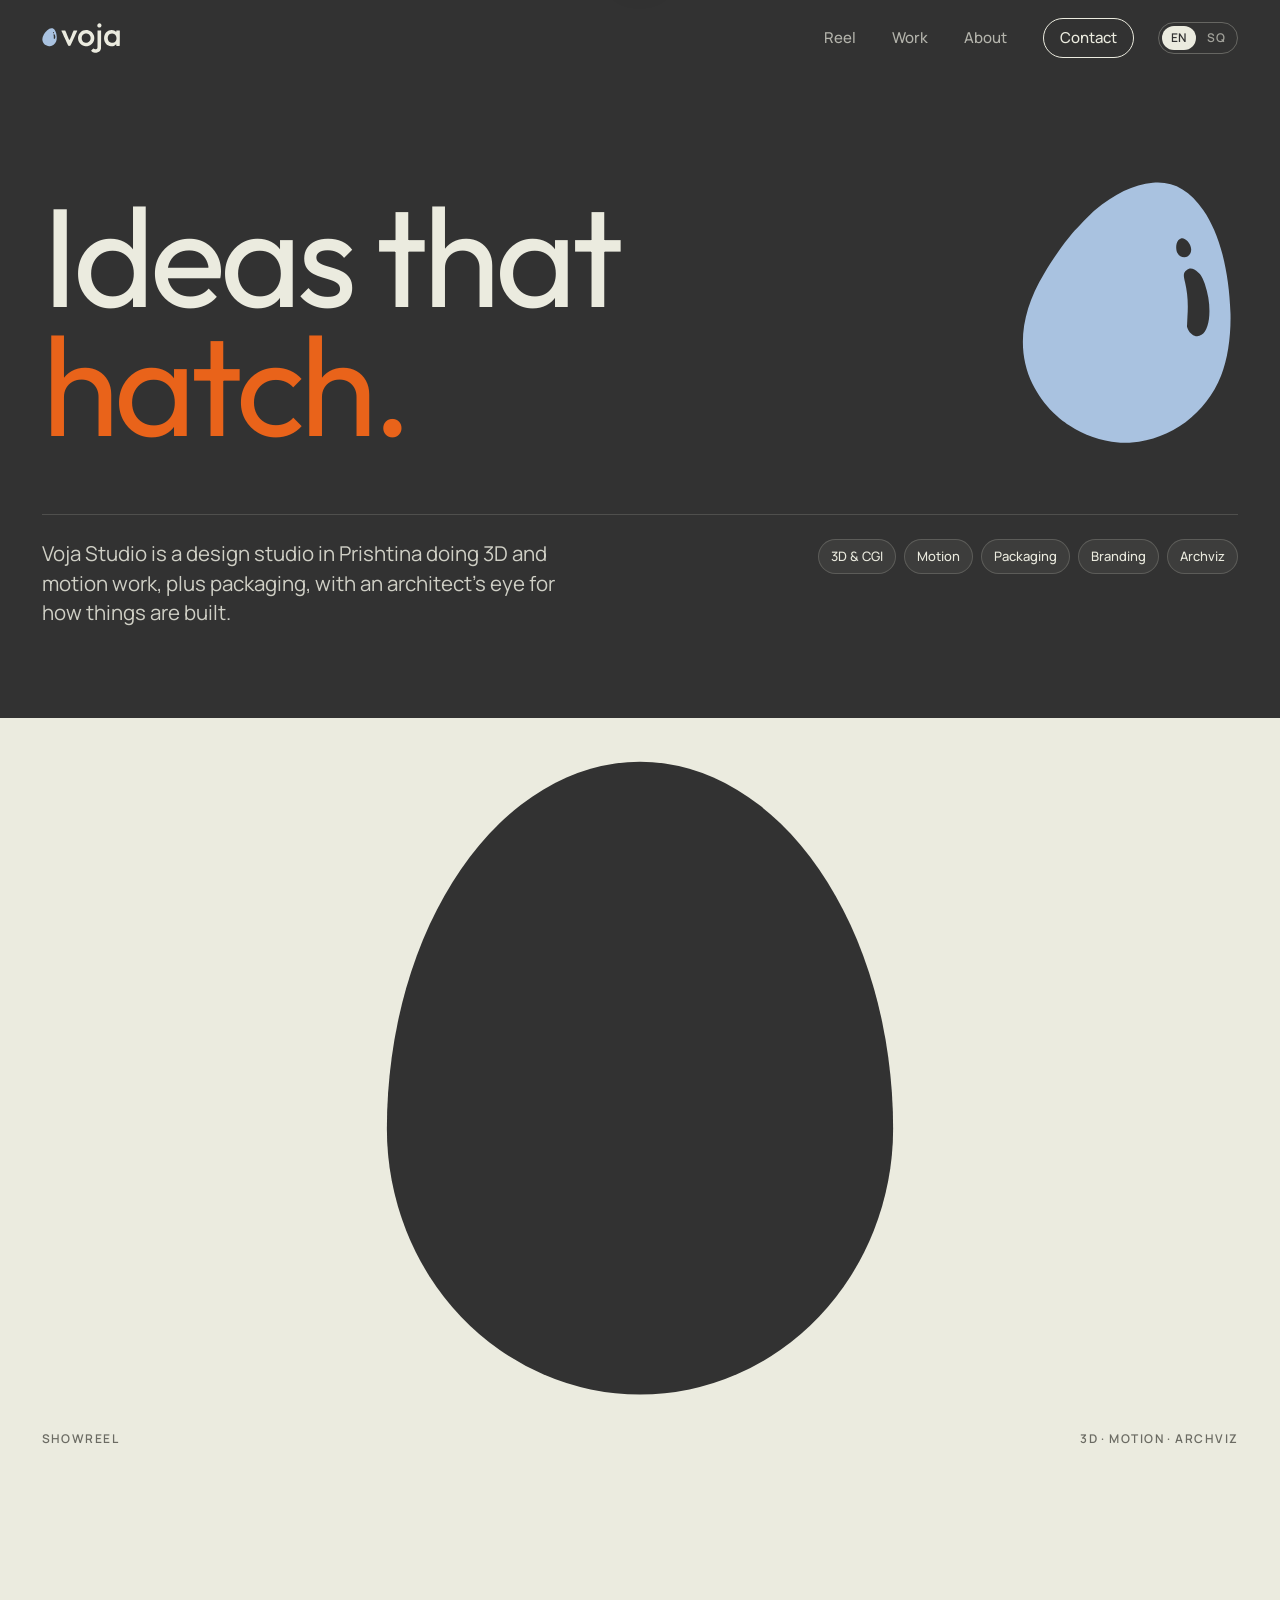
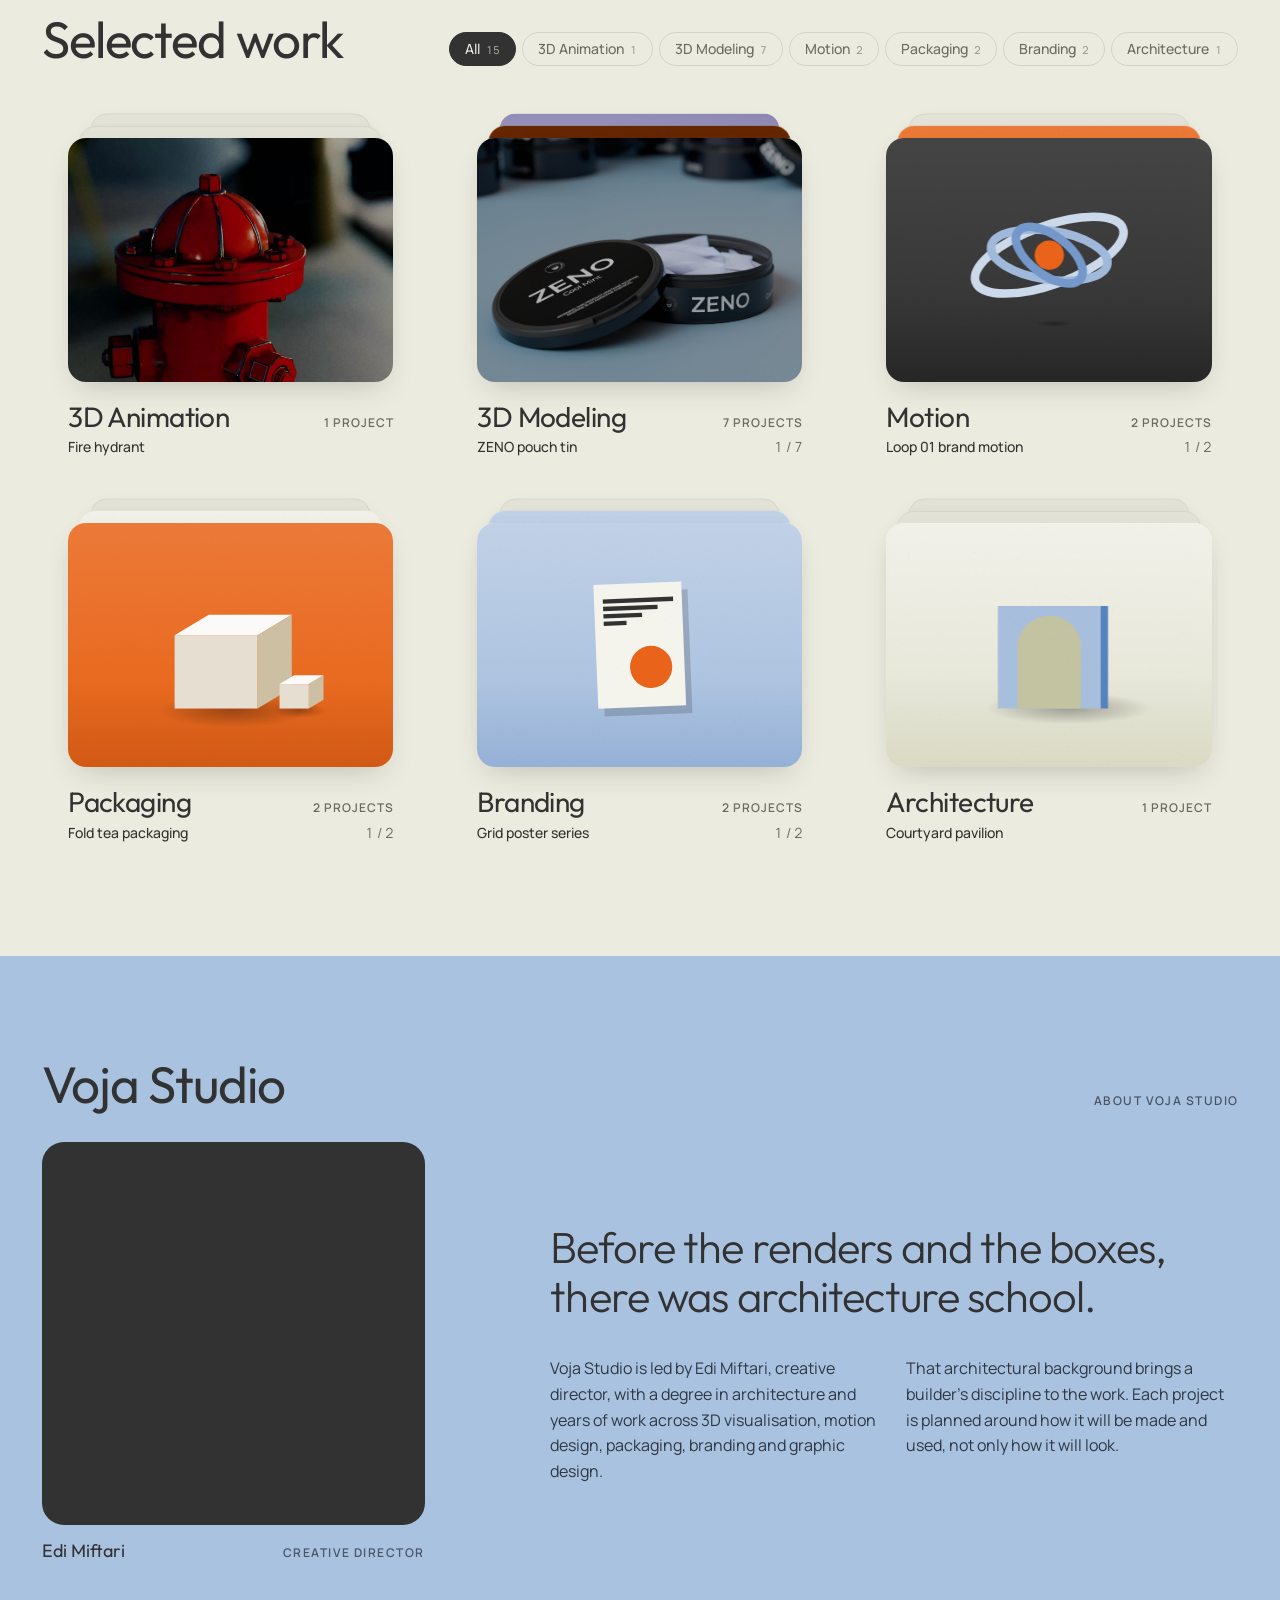
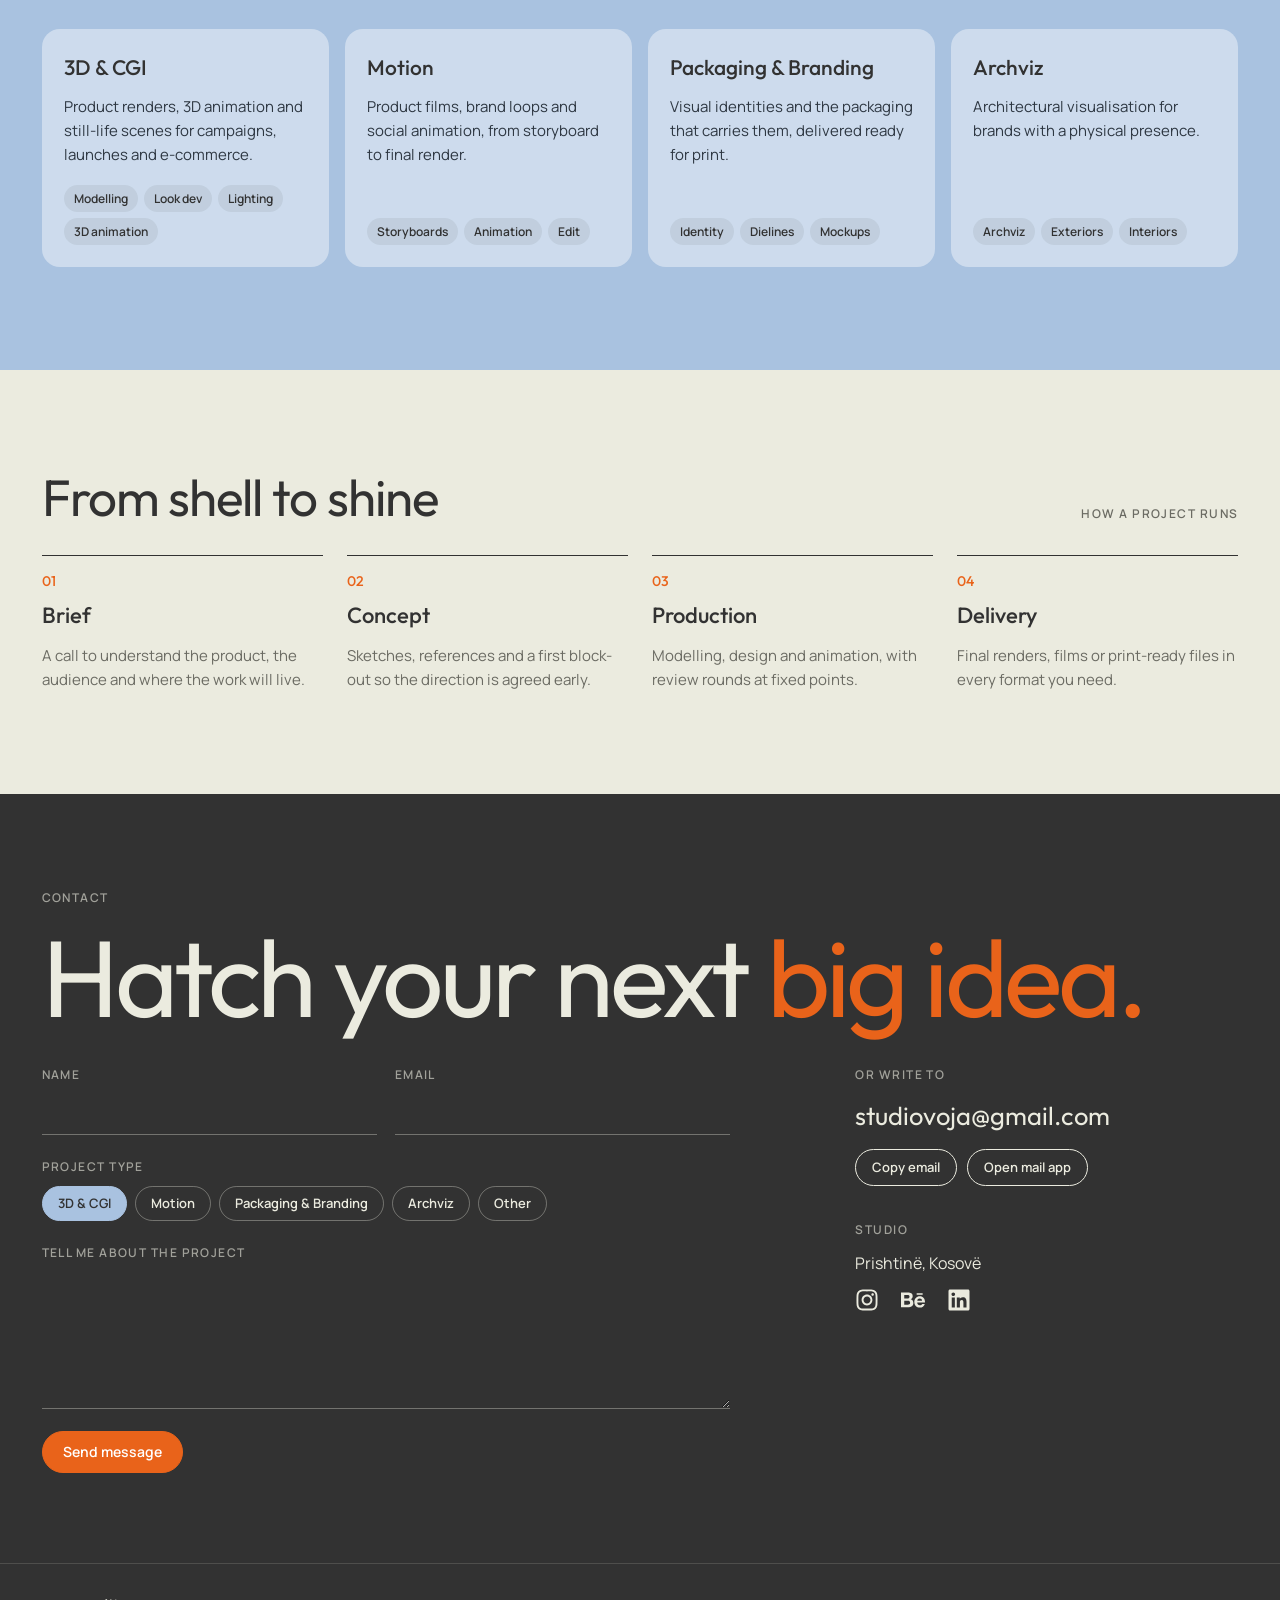
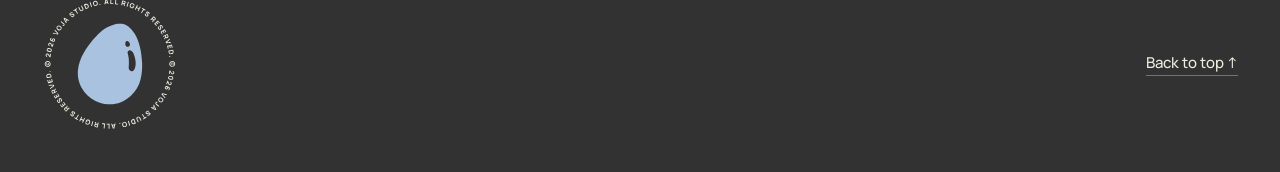
==== commit 537d2495: "Fix full screen exiting straight away Resizing (which entering full screen and rotating both trigger" ====
--- a/index.html
+++ b/index.html
@@ -222,7 +222,7 @@
   <div class="reel-frame" id="reel-frame"></div>
 </div>
 <script src="js/projects.js?v=51"></script>
-<script src="js/main.js?v=66"></script>
+<script src="js/main.js?v=67"></script>
 <!-- visitor stats: GoatCounter, cookie-free. Dashboard: https://vojastudio.goatcounter.com -->
 <script data-goatcounter="https://vojastudio.goatcounter.com/count" async src="//gc.zgo.at/count.js"></script>
 </body>
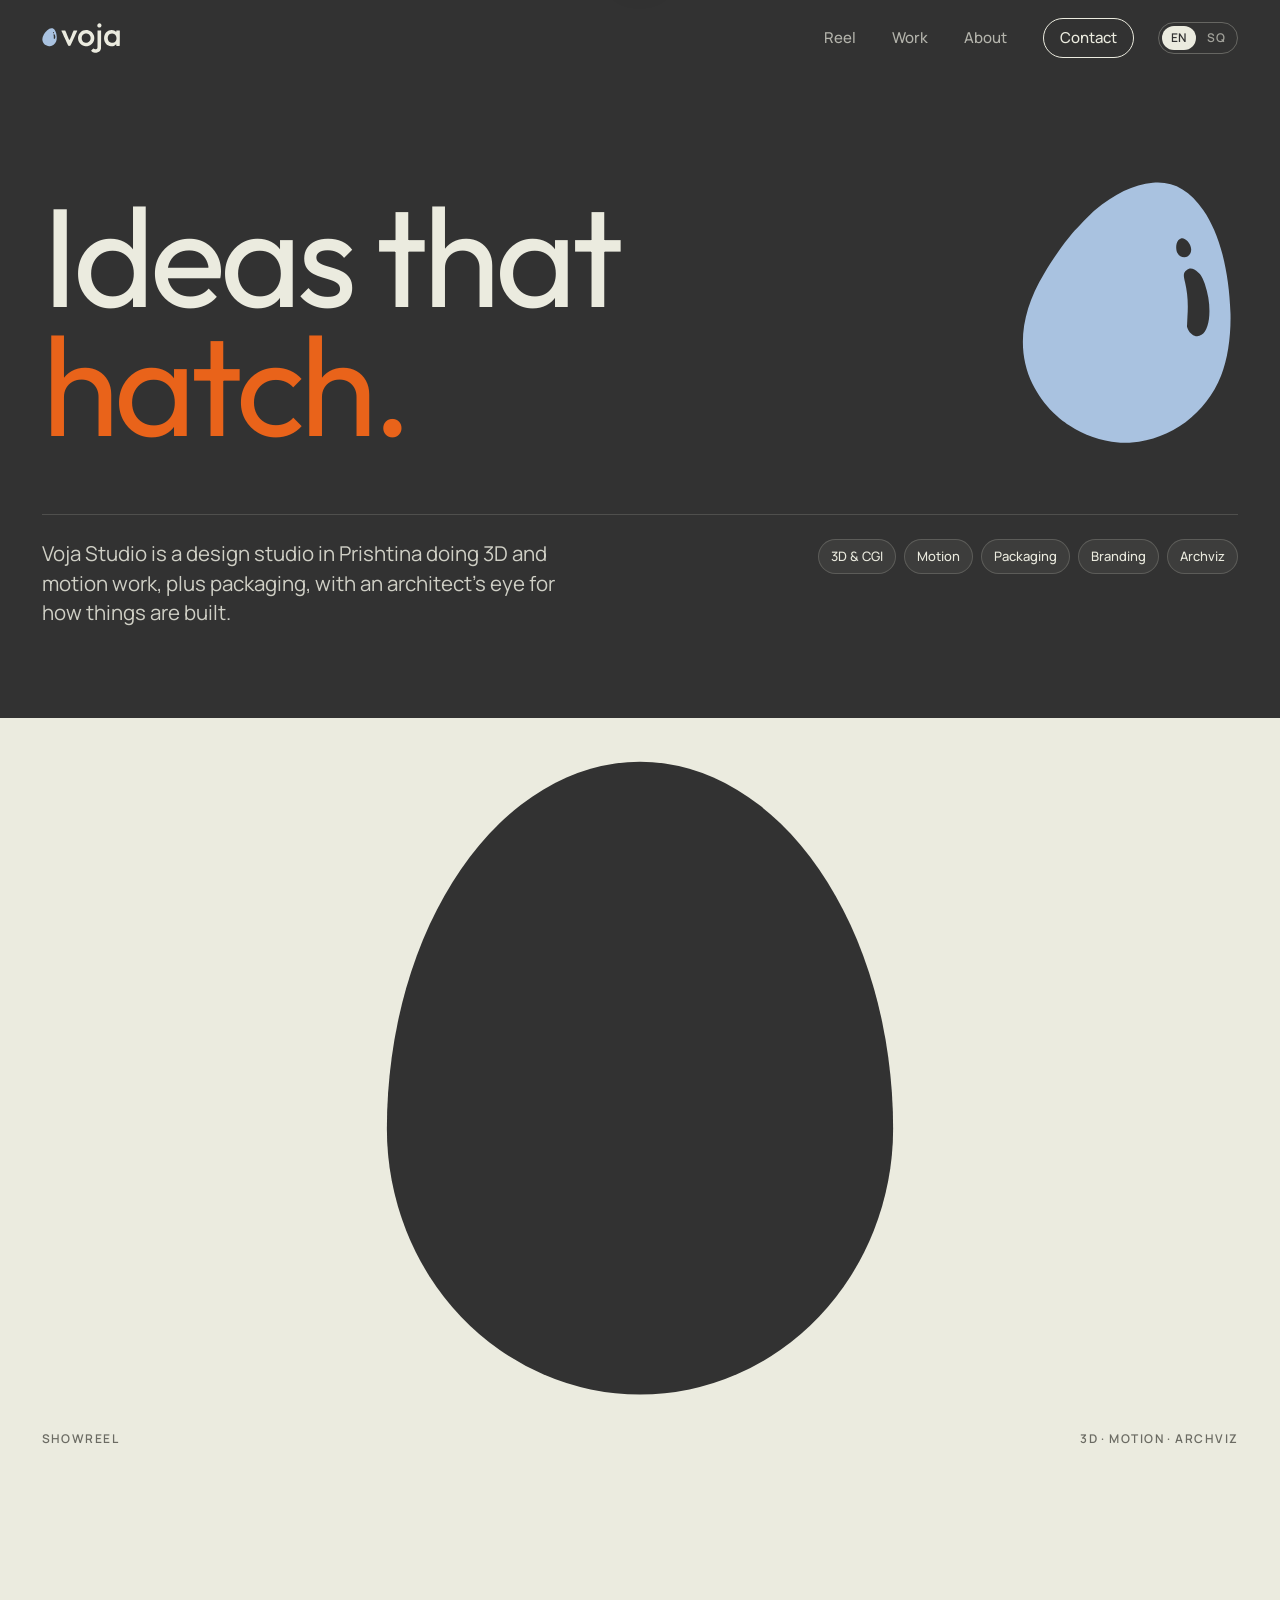
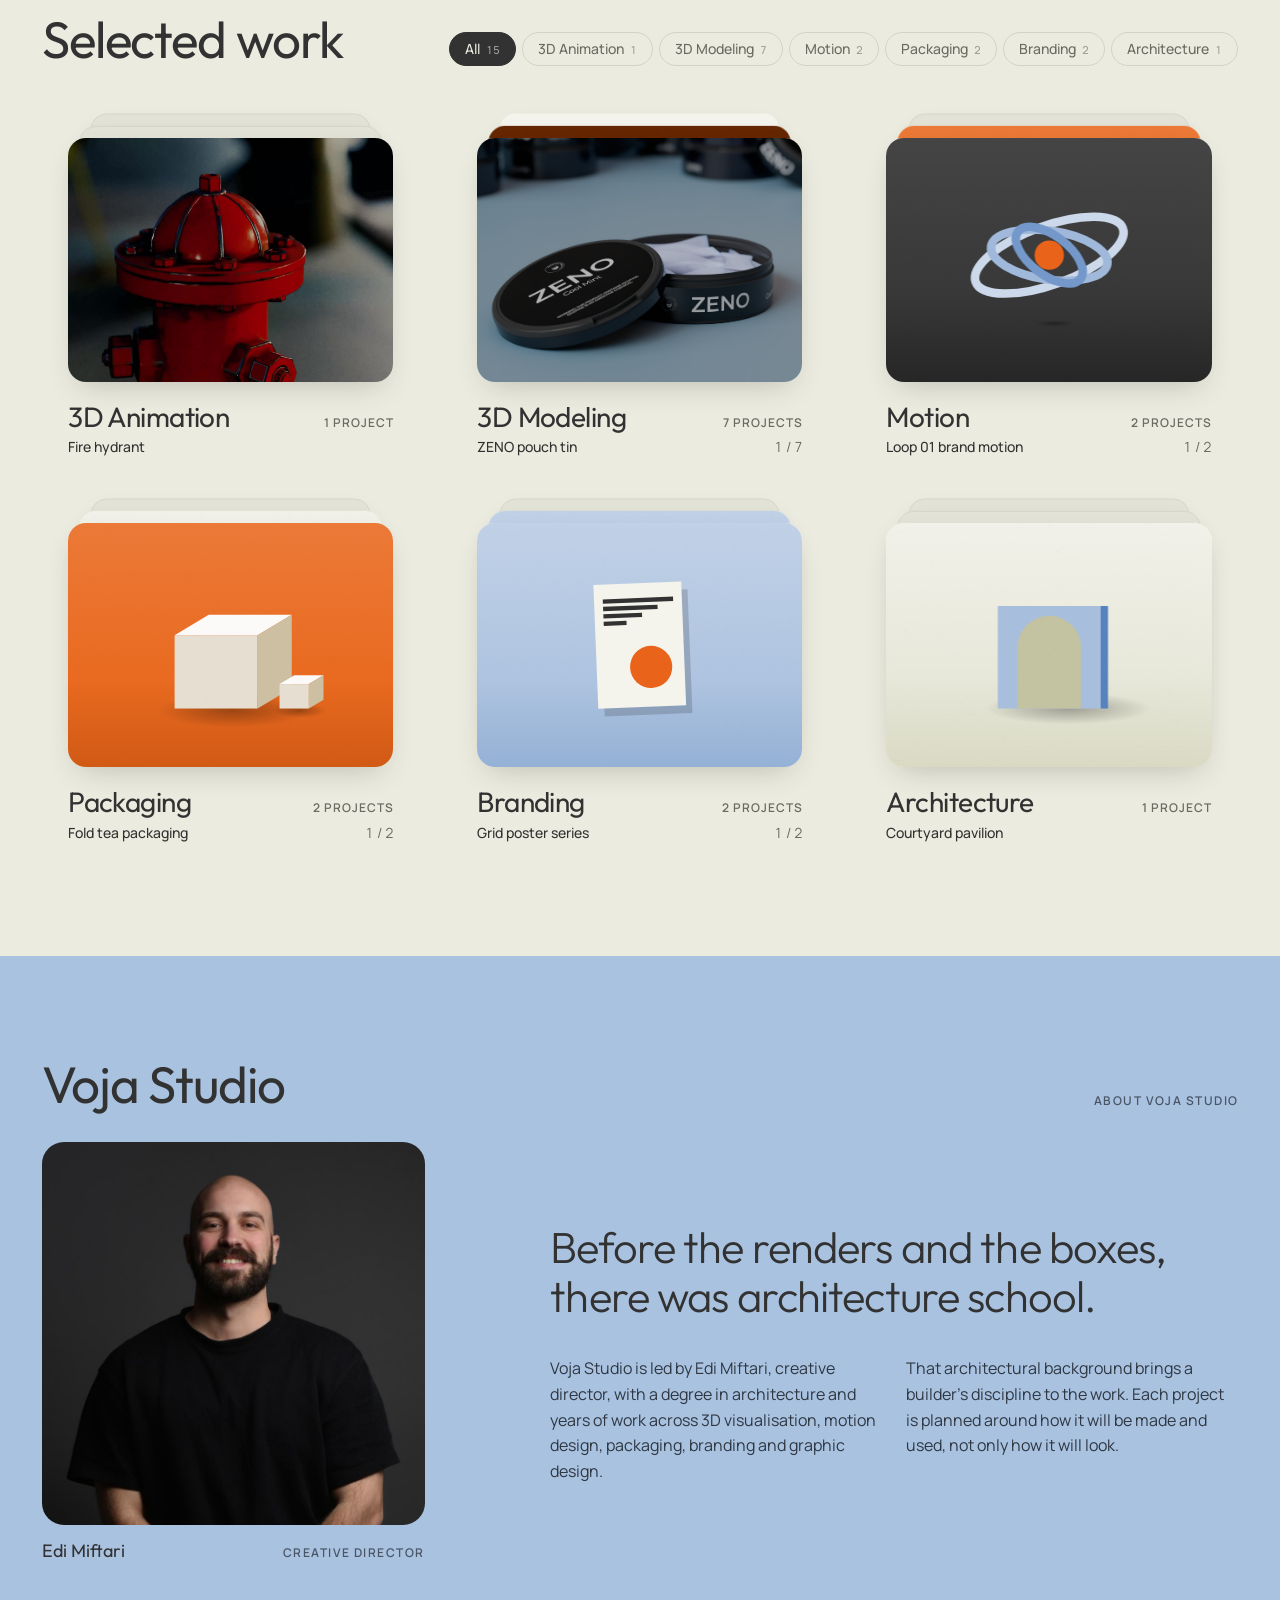
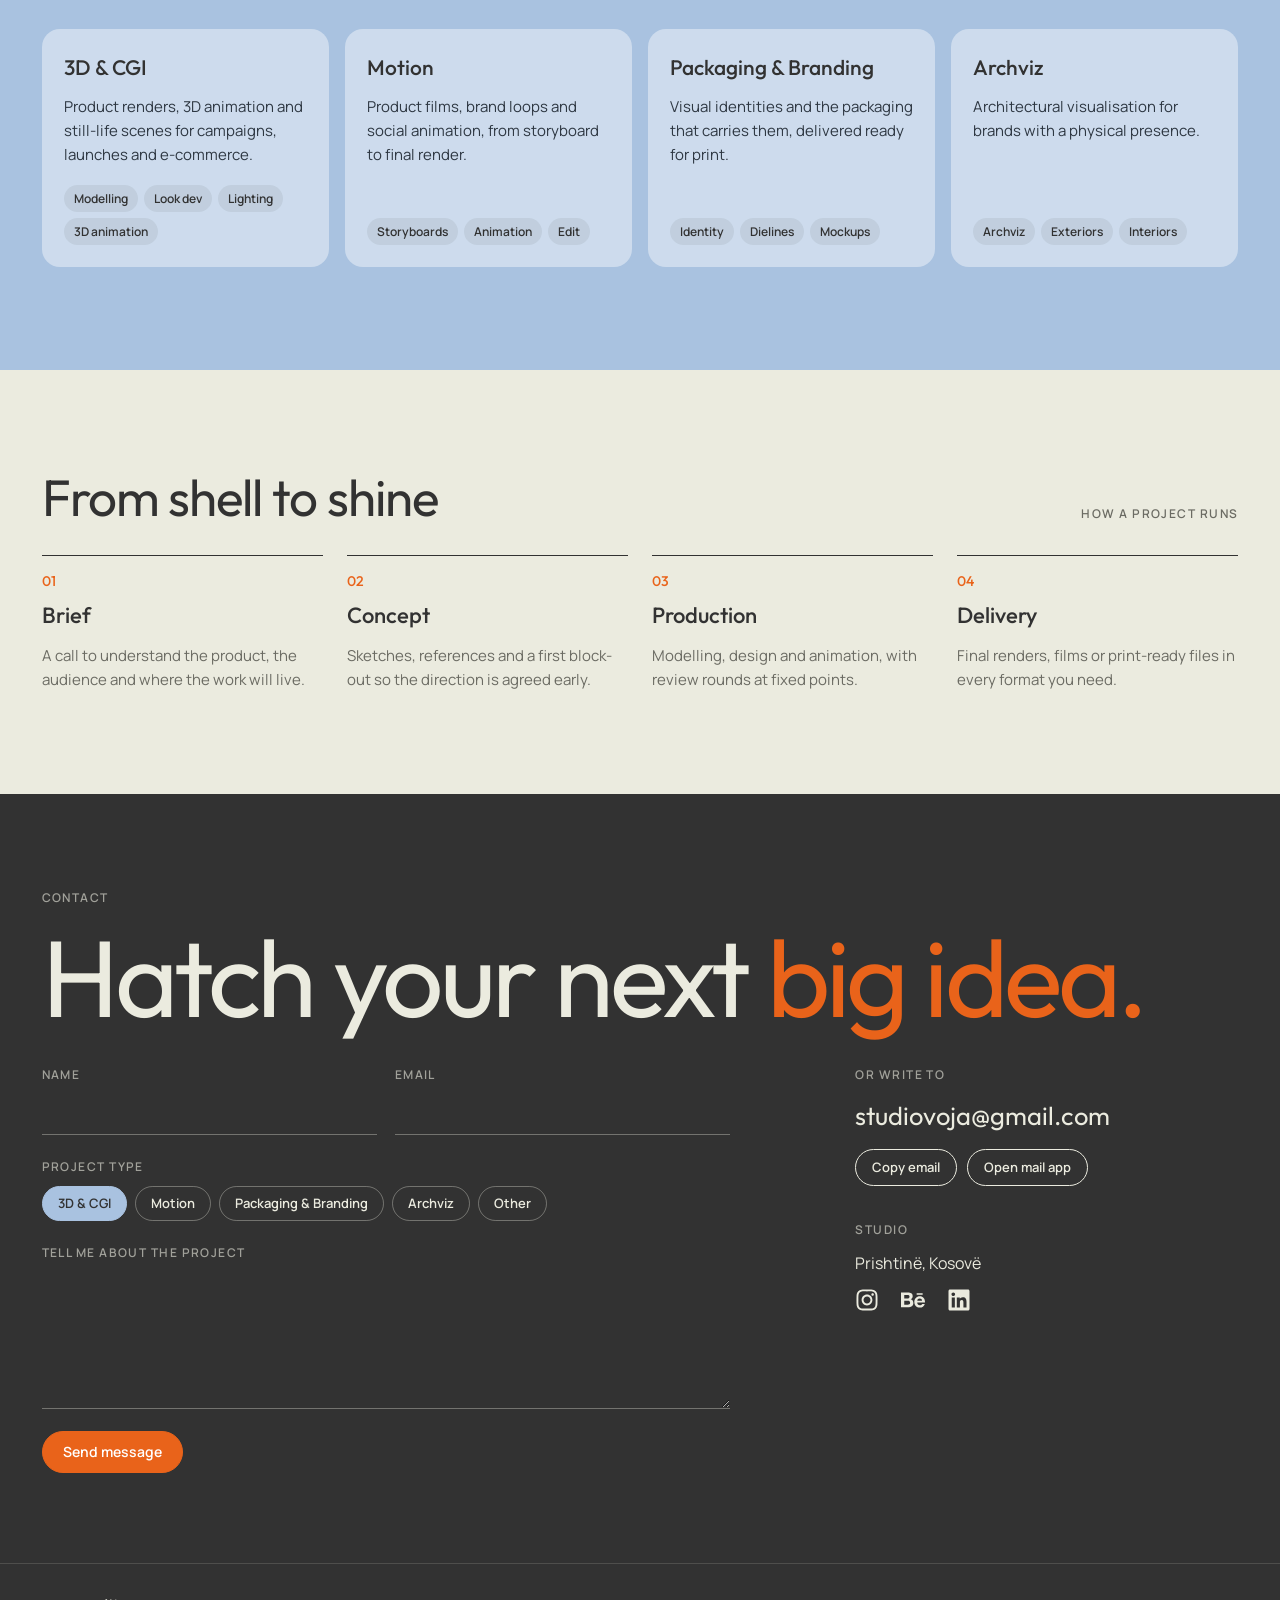
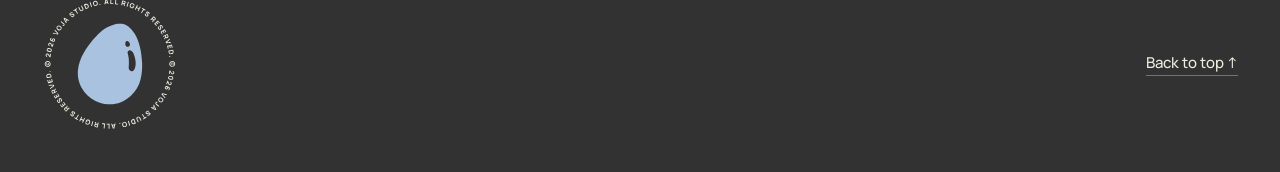
==== commit 63280782: "Zoom everywhere: page pinch-zoom on phones, zoom and pan in full screen Stacks and sliders no longer" ====
--- a/index.html
+++ b/index.html
@@ -28,7 +28,7 @@
 <link rel="preconnect" href="https://fonts.googleapis.com">
 <link rel="preconnect" href="https://fonts.gstatic.com" crossorigin>
 <link rel="stylesheet" href="https://fonts.googleapis.com/css2?family=Outfit:wght@300;400;500;600&family=Manrope:wght@400;500;600;700&display=swap">
-<link rel="stylesheet" href="css/style.css?v=65">
+<link rel="stylesheet" href="css/style.css?v=66">
 </head>
 <body>
 <div id="intro" aria-hidden="true">
@@ -222,7 +222,7 @@
   <div class="reel-frame" id="reel-frame"></div>
 </div>
 <script src="js/projects.js?v=51"></script>
-<script src="js/main.js?v=67"></script>
+<script src="js/main.js?v=68"></script>
 <!-- visitor stats: GoatCounter, cookie-free. Dashboard: https://vojastudio.goatcounter.com -->
 <script data-goatcounter="https://vojastudio.goatcounter.com/count" async src="//gc.zgo.at/count.js"></script>
 </body>
--- a/css/style.css
+++ b/css/style.css
@@ -106,7 +106,7 @@
 .stacks{display:grid; grid-template-columns:repeat(3,minmax(0,1fr)); gap:clamp(48px,5vw,72px) clamp(20px,2.4vw,36px); padding-top:40px}
 .stacks[hidden]{display:none}
 .stack{text-decoration:none; color:inherit; display:flex; flex-direction:column; gap:20px; min-width:0; padding-inline:7%}   /* a little smaller than the column */
-.stack .pile{position:relative; z-index:1; aspect-ratio:4/3; touch-action:pan-y; user-select:none; -webkit-user-select:none; cursor:grab; transition:transform .45s cubic-bezier(.2,.7,.1,1)}
+.stack .pile{position:relative; z-index:1; aspect-ratio:4/3; touch-action:pan-y pinch-zoom; user-select:none; -webkit-user-select:none; cursor:grab; transition:transform .45s cubic-bezier(.2,.7,.1,1)}
 /* hovered or being swiped: the pile grows and comes in front of the other categories, so thrown cards fly over them */
 .stack:hover .pile, .stack.lift .pile{transform:scale(1.1); z-index:10}
 .stack .pile:active{cursor:grabbing}
@@ -478,7 +478,7 @@
 .compare .cmp-label{position:absolute; top:14px; z-index:1; font:600 11px/1 var(--body); letter-spacing:.1em; text-transform:uppercase;
   color:#EBEBDF; background:rgba(50,50,50,.72); padding:7px 10px; border-radius:999px; pointer-events:none}
 .compare .cmp-label.l{left:14px} .compare .cmp-label.r{right:14px}
-.compare .cmp-range{position:absolute; inset:0; width:100%; height:100%; margin:0; opacity:0; cursor:ew-resize; touch-action:pan-y}
+.compare .cmp-range{position:absolute; inset:0; width:100%; height:100%; margin:0; opacity:0; cursor:ew-resize; touch-action:pan-y pinch-zoom}
 .compare:has(.cmp-range:focus-visible) .cmp-handle::after{outline:2px solid #fff; outline-offset:3px}
 
 /* ---------- project page swipe: dims the homepage while it drifts away ---------- */
@@ -602,3 +602,9 @@
 /* sliders already use the top-right (label) and bottom-right (speaker) corners, so their buttons sit bottom-left */
 .gallery .g.compare .fs-tools{top:auto; right:auto; bottom:14px; left:14px}
 .gallery .g.compare.is-full .fs-tools{top:auto; right:auto; bottom:max(14px, env(safe-area-inset-bottom, 0px)); left:max(14px, env(safe-area-inset-left, 0px))}
+/* zoom inside full screen (pinch, wheel / trackpad, double-tap): the media layers scale, the frame and slider divider stay put */
+.gallery .g.is-full{touch-action:none; overflow:hidden}
+.gallery .g.is-full img, .gallery .g.is-full video, .gallery .g.is-full canvas{transform-origin:50% 50%; will-change:transform}
+.gallery .g.is-full.zoomed{cursor:grab}
+.gallery .g.is-full.zoomed:active{cursor:grabbing}
+.gallery .g.compare.zoomed .cmp-range{pointer-events:none}   /* zoomed in: drag to look around; the divider is still dragged by its handle */
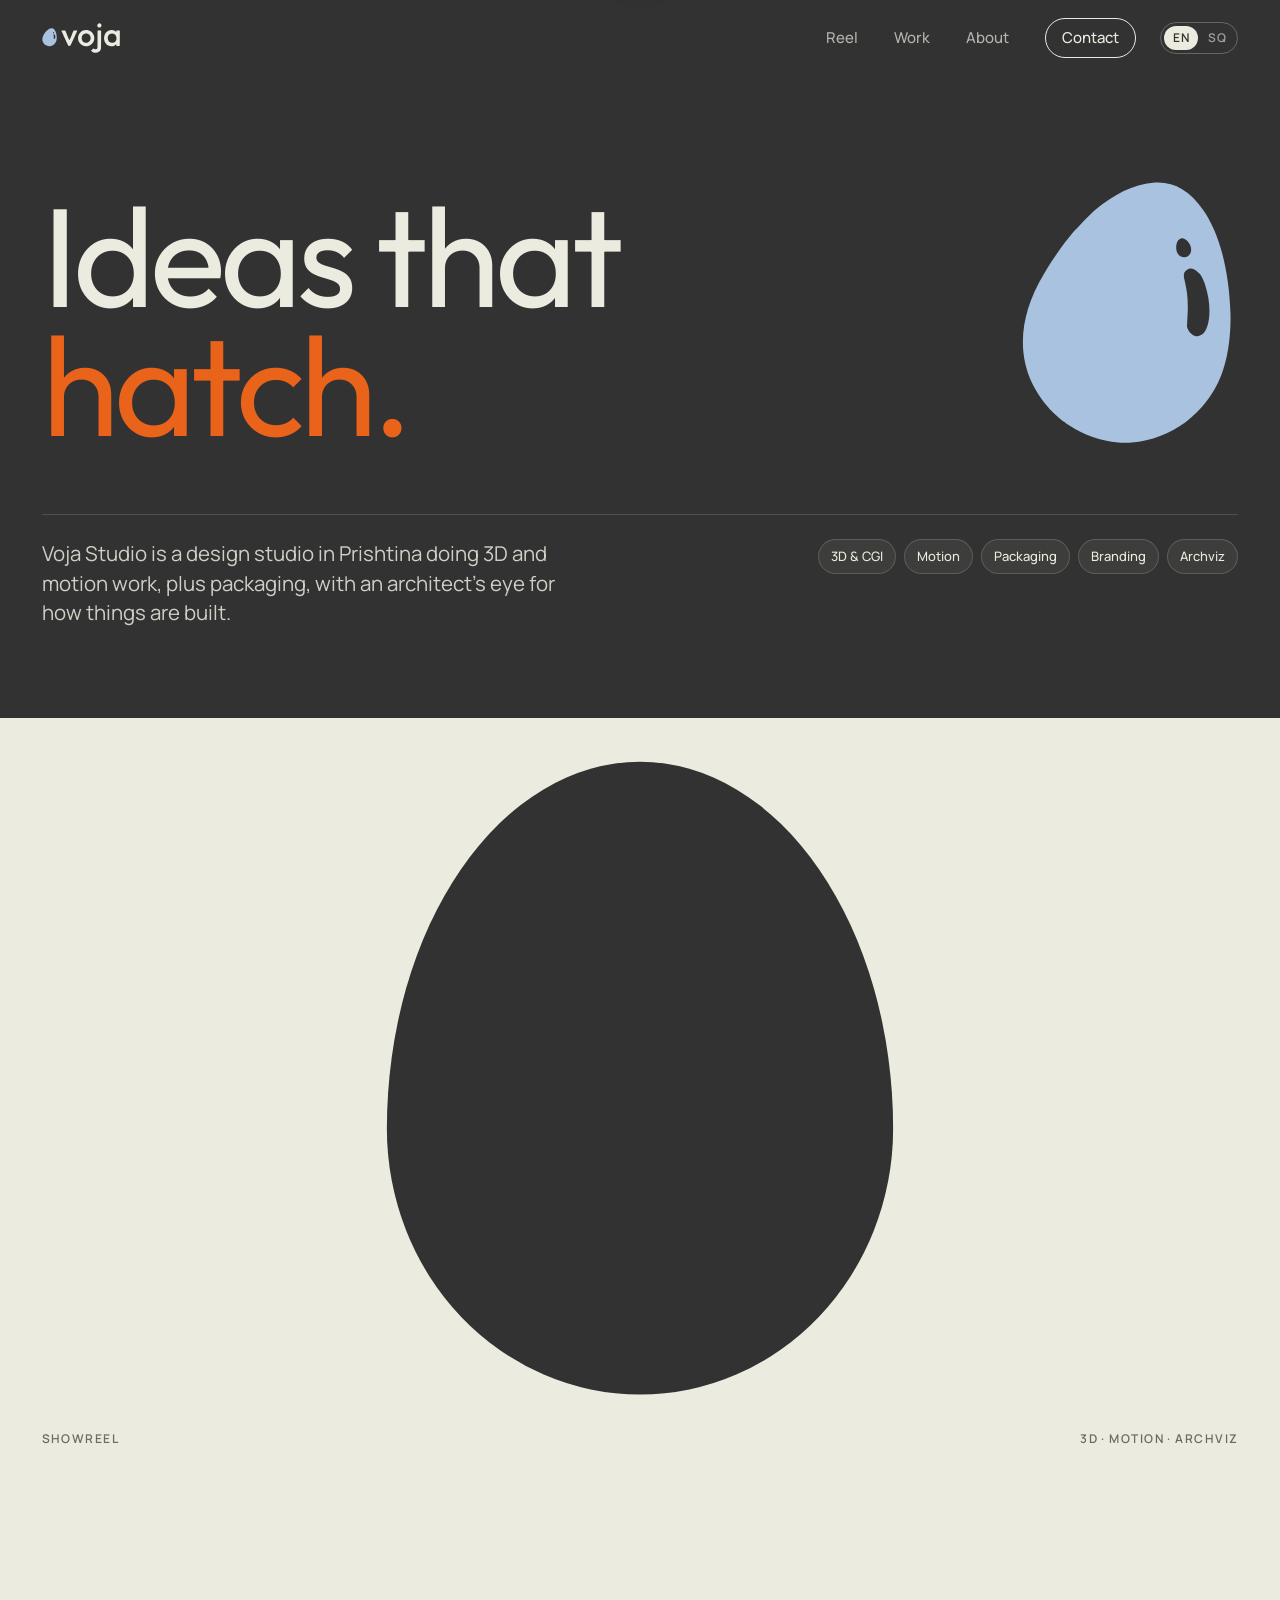
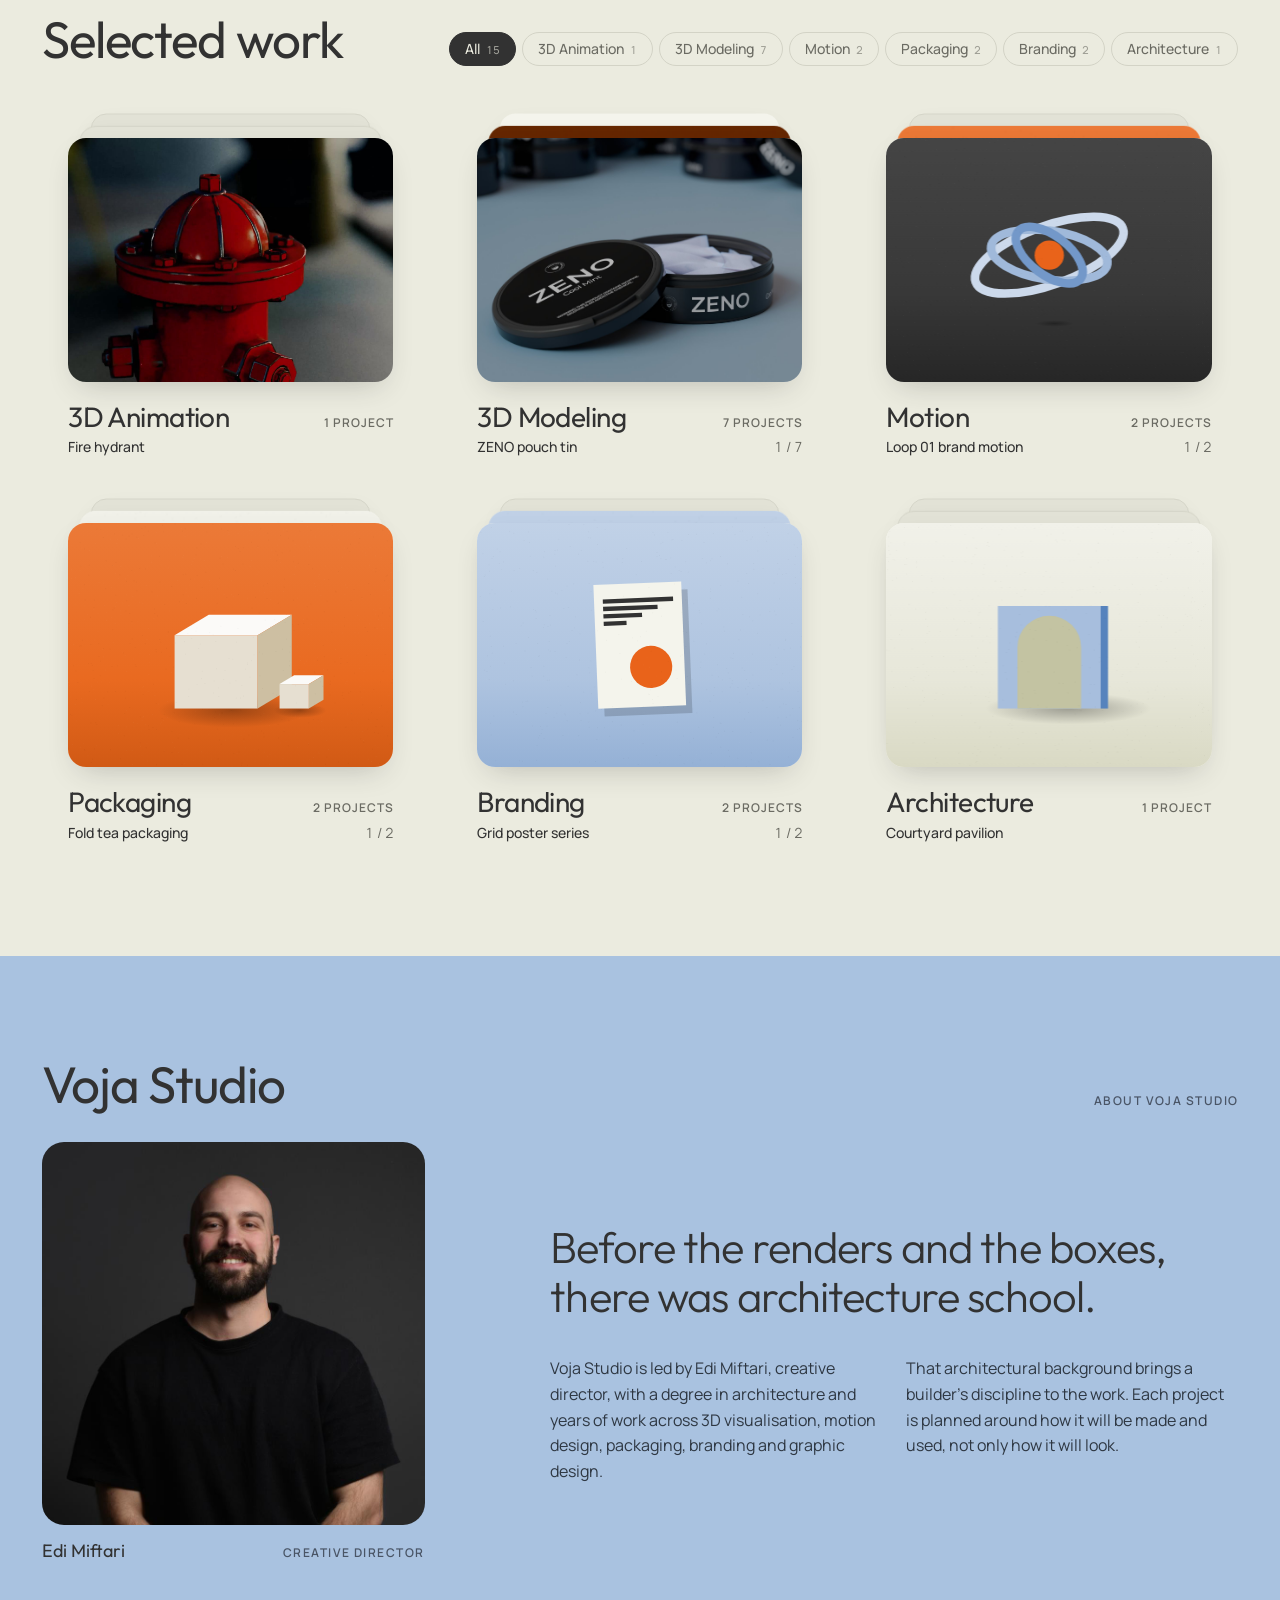
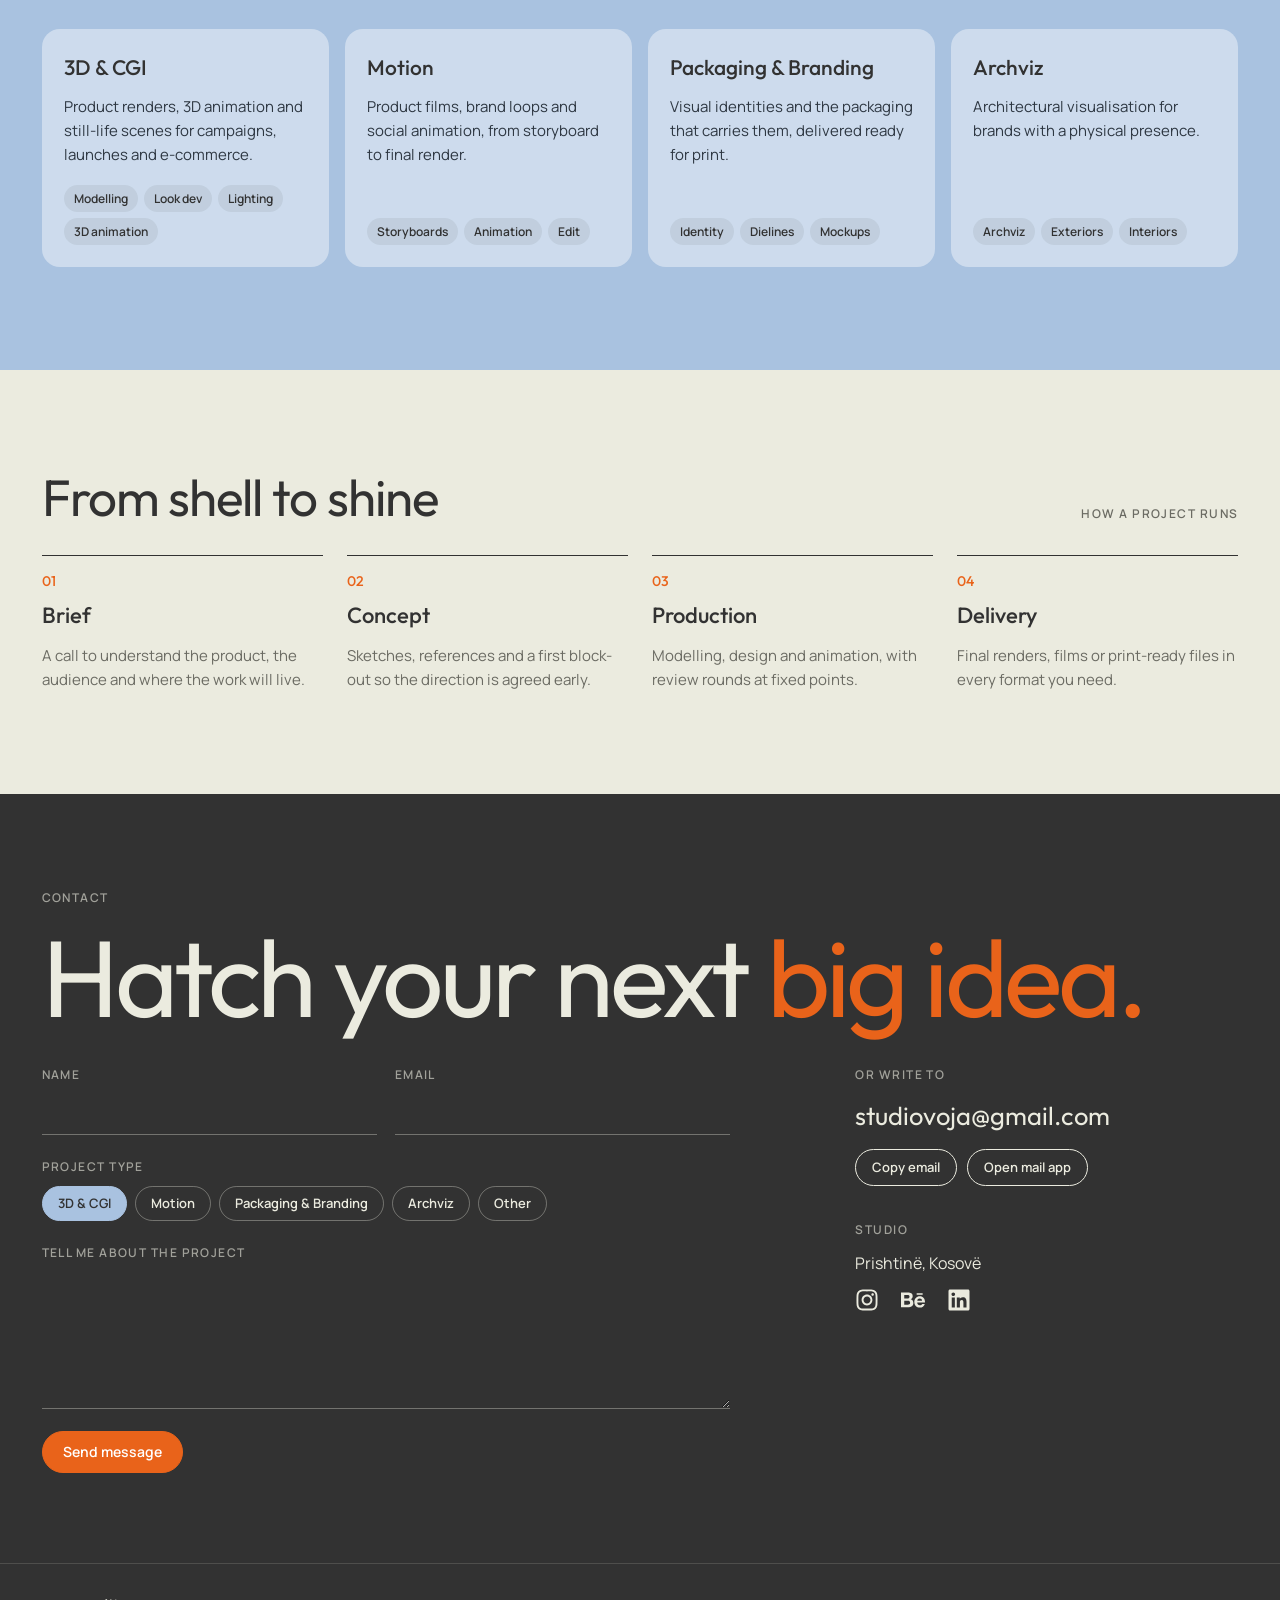
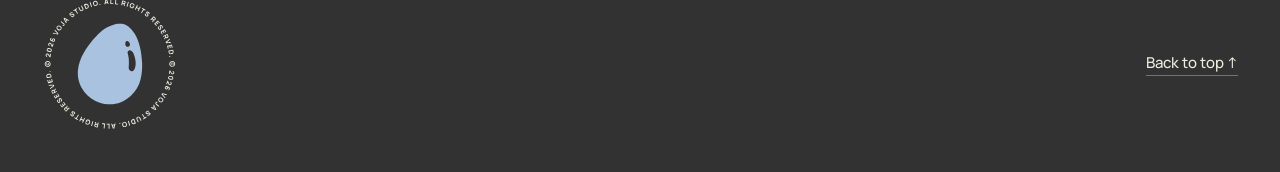
==== commit 29080ce5: "Swipeable EN | SQ toggle A knob slides behind the chosen language; tap a side or drag / flick the kn" ====
--- a/index.html
+++ b/index.html
@@ -28,7 +28,7 @@
 <link rel="preconnect" href="https://fonts.googleapis.com">
 <link rel="preconnect" href="https://fonts.gstatic.com" crossorigin>
 <link rel="stylesheet" href="https://fonts.googleapis.com/css2?family=Outfit:wght@300;400;500;600&family=Manrope:wght@400;500;600;700&display=swap">
-<link rel="stylesheet" href="css/style.css?v=66">
+<link rel="stylesheet" href="css/style.css?v=67">
 </head>
 <body>
 <div id="intro" aria-hidden="true">
@@ -55,7 +55,7 @@
       <svg viewBox="0 0 2402 922" role="img" aria-hidden="true"><g class="egg"><path class="shell" fill-rule="evenodd" fill="#A9C2E0" d="M214 715C177 712 141 700 110 679C95 669 88 663 75 651C56 632 43 613 31 590C-3 520 5 438 56 354C73 325 96 292 116 268C127 256 153 229 164 219C205 184 247 164 288 160C331 156 366 175 396 219C431 270 451 347 454 440C455 489 448 537 434 572C402 653 327 709 243 715C228 716 229 716 214 715ZM392 485C403 478 409 459 409 434C409 415 406 397 399 376C394 363 392 358 385 352C376 343 367 341 360 347C353 352 353 358 357 373C362 395 364 416 362 446L361 468L363 473C369 486 382 492 392 485ZM363 317C368 313 370 309 370 302C369 288 356 276 348 279C344 280 340 285 339 290C337 296 338 307 341 311C345 319 356 322 363 317Z"/></g><g class="word"><path fill-rule="evenodd" d="M1620 912C1579 907 1547 891 1516 860L1508 851L1543 816L1578 780L1585 787C1600 804 1617 810 1642 810C1656 810 1665 808 1676 802C1686 797 1697 787 1701 778C1707 764 1707 785 1707 493L1707 228L1762 228L1817 228L1817 492C1817 669 1817 760 1816 767C1813 797 1805 821 1790 842C1782 855 1761 876 1749 884C1727 898 1703 908 1677 911C1665 913 1633 913 1620 912ZM1334 714C1254 707 1183 662 1142 593C1123 561 1113 528 1109 490C1107 475 1108 440 1110 426C1119 374 1141 329 1179 291C1230 241 1294 216 1366 218C1386 219 1400 221 1417 225C1500 243 1569 305 1595 386C1604 413 1607 435 1607 466C1607 497 1604 518 1595 546C1569 624 1502 687 1422 707C1394 714 1363 716 1334 714ZM2120 714C2092 712 2065 705 2040 693C1974 660 1926 596 1913 520C1909 499 1908 482 1908 459C1909 416 1917 384 1934 348C1948 322 1962 302 1984 280C2028 238 2085 216 2146 218C2198 220 2239 237 2273 270L2283 280L2283 259L2284 238L2286 235C2291 228 2291 228 2338 228C2380 228 2381 228 2384 230C2387 231 2389 234 2390 236L2392 240L2392 466C2392 693 2392 694 2390 697C2389 699 2387 701 2384 703L2380 705L2336 705L2294 704L2290 702C2284 698 2283 694 2283 673L2283 654L2274 663C2258 678 2244 687 2225 696C2195 710 2156 717 2120 714ZM811 703C807 701 820 728 698 462C622 295 598 241 598 239C598 236 599 234 601 231L605 228L656 228C713 228 712 228 715 234C716 235 743 298 775 373C807 448 834 510 835 512C838 517 847 517 851 512C852 511 879 448 912 373C944 298 971 236 972 234C975 228 974 228 1028 228L1077 228L1081 231C1083 234 1084 236 1084 239C1084 241 1059 298 979 472C887 674 874 702 872 703C869 705 866 705 841 705C818 705 813 705 811 703ZM2178 610C2206 605 2229 594 2249 574C2276 547 2290 511 2290 467C2290 413 2269 368 2231 343C2209 329 2185 322 2156 322C2102 322 2060 347 2037 393C2024 418 2019 445 2021 479C2025 548 2071 602 2135 610C2145 611 2167 611 2178 610ZM1388 606C1430 597 1463 571 1481 534C1500 493 1500 440 1481 400C1465 366 1434 340 1400 330C1371 321 1333 322 1307 332C1269 347 1240 377 1228 415C1223 431 1221 445 1221 466C1221 500 1228 527 1246 552C1265 582 1299 603 1336 608C1348 609 1378 608 1388 606ZM1749 139C1731 135 1715 123 1706 105C1701 96 1700 88 1700 76C1700 56 1705 41 1719 28C1732 15 1745 10 1764 10C1788 10 1805 18 1817 36C1823 44 1826 51 1828 62C1835 98 1813 132 1780 140C1771 141 1758 141 1749 139Z"/></g></svg>
     </a>
     <button class="menu-btn" id="menu-btn" type="button" aria-expanded="false" aria-controls="main-nav" aria-label="Open menu"><i aria-hidden="true"></i></button>
-    <div class="lang" role="group" aria-label="Language / Gjuha">
+    <div class="lang" role="group" aria-label="Language / Gjuha"><span class="lang-knob" aria-hidden="true"></span>
       <button type="button" data-lang="en" lang="en" aria-label="English">EN</button><button type="button" data-lang="sq" lang="sq" aria-label="Shqip">SQ</button>
     </div>
     <nav class="links" id="main-nav" aria-label="Main">
@@ -222,7 +222,7 @@
   <div class="reel-frame" id="reel-frame"></div>
 </div>
 <script src="js/projects.js?v=51"></script>
-<script src="js/main.js?v=68"></script>
+<script src="js/main.js?v=69"></script>
 <!-- visitor stats: GoatCounter, cookie-free. Dashboard: https://vojastudio.goatcounter.com -->
 <script data-goatcounter="https://vojastudio.goatcounter.com/count" async src="//gc.zgo.at/count.js"></script>
 </body>
--- a/css/style.css
+++ b/css/style.css
@@ -292,10 +292,15 @@
 /* language switch (EN | SQ): logo on the left, then the menu (or the phone menu button) and the switch on the right */
 header.top .logo{margin-right:auto}
 nav.links{order:1} .lang{order:2} .menu-btn{order:3}
-.lang{display:flex; align-items:center; gap:2px; padding:3px; border:1.5px solid rgba(235,235,223,.28); border-radius:999px}
-.lang button{font:600 12px/1 var(--body); letter-spacing:.06em; color:rgba(235,235,223,.6); background:none; border:0; border-radius:999px; padding:6px 9px; cursor:pointer; transition:background .2s, color .2s}
+/* a little toggle: the light knob sits behind the chosen language; tap a side, or drag / swipe the knob across */
+.lang{position:relative; display:flex; align-items:center; gap:2px; padding:3px; border:1.5px solid rgba(235,235,223,.28); border-radius:999px; touch-action:pan-y; user-select:none; -webkit-user-select:none; cursor:grab}
+.lang:active{cursor:grabbing}
+.lang-knob{position:absolute; top:3px; bottom:3px; left:3px; width:34px; border-radius:999px; background:#EBEBDF; pointer-events:none;
+  transition:transform .35s cubic-bezier(.3,1.35,.5,1)}   /* a small overshoot, like a real switch */
+html[lang="sq"] .lang-knob{transform:translateX(36px)}
+.lang button{position:relative; z-index:1; width:34px; padding:6px 0; text-align:center; font:600 12px/1 var(--body); letter-spacing:.06em; color:rgba(235,235,223,.6); background:none; border:0; border-radius:999px; cursor:inherit; transition:color .2s}
 .lang button:hover{color:#EBEBDF}
-.lang button[aria-pressed="true"]{background:#EBEBDF; color:#323232}
+html:not([lang="sq"]) .lang [data-lang="en"], html[lang="sq"] .lang [data-lang="sq"]{color:#323232}
 /* only the chosen language shows (both are in the page, side by side) */
 html[lang="sq"] [data-l="en"], html:not([lang="sq"]) [data-l="sq"]{display:none!important}
 .hero{background:#323232; color:#EBEBDF}
@@ -608,3 +613,4 @@
 .gallery .g.is-full.zoomed{cursor:grab}
 .gallery .g.is-full.zoomed:active{cursor:grabbing}
 .gallery .g.compare.zoomed .cmp-range{pointer-events:none}   /* zoomed in: drag to look around; the divider is still dragged by its handle */
+@media (prefers-reduced-motion:reduce){ .lang-knob{transition:transform .35s cubic-bezier(.3,1.35,.5,1)!important} }   /* the switch keeps its slide */
